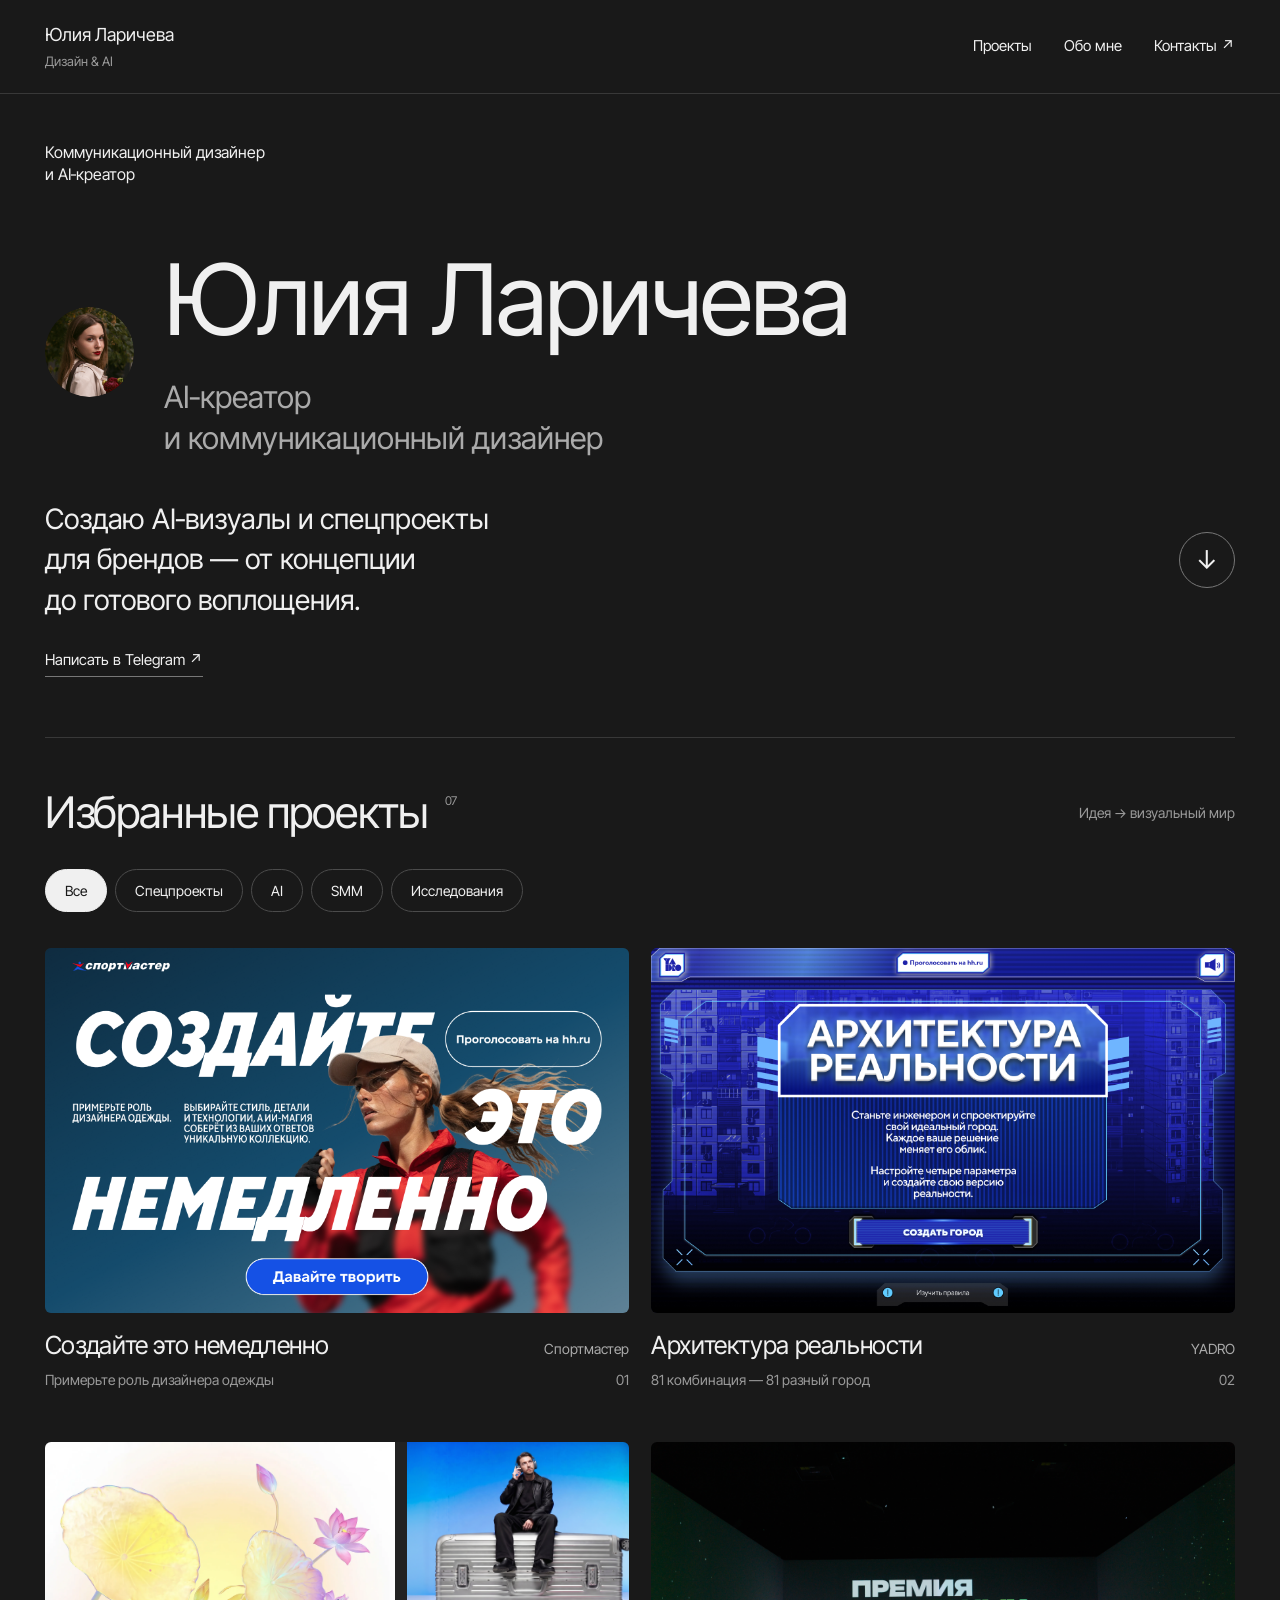
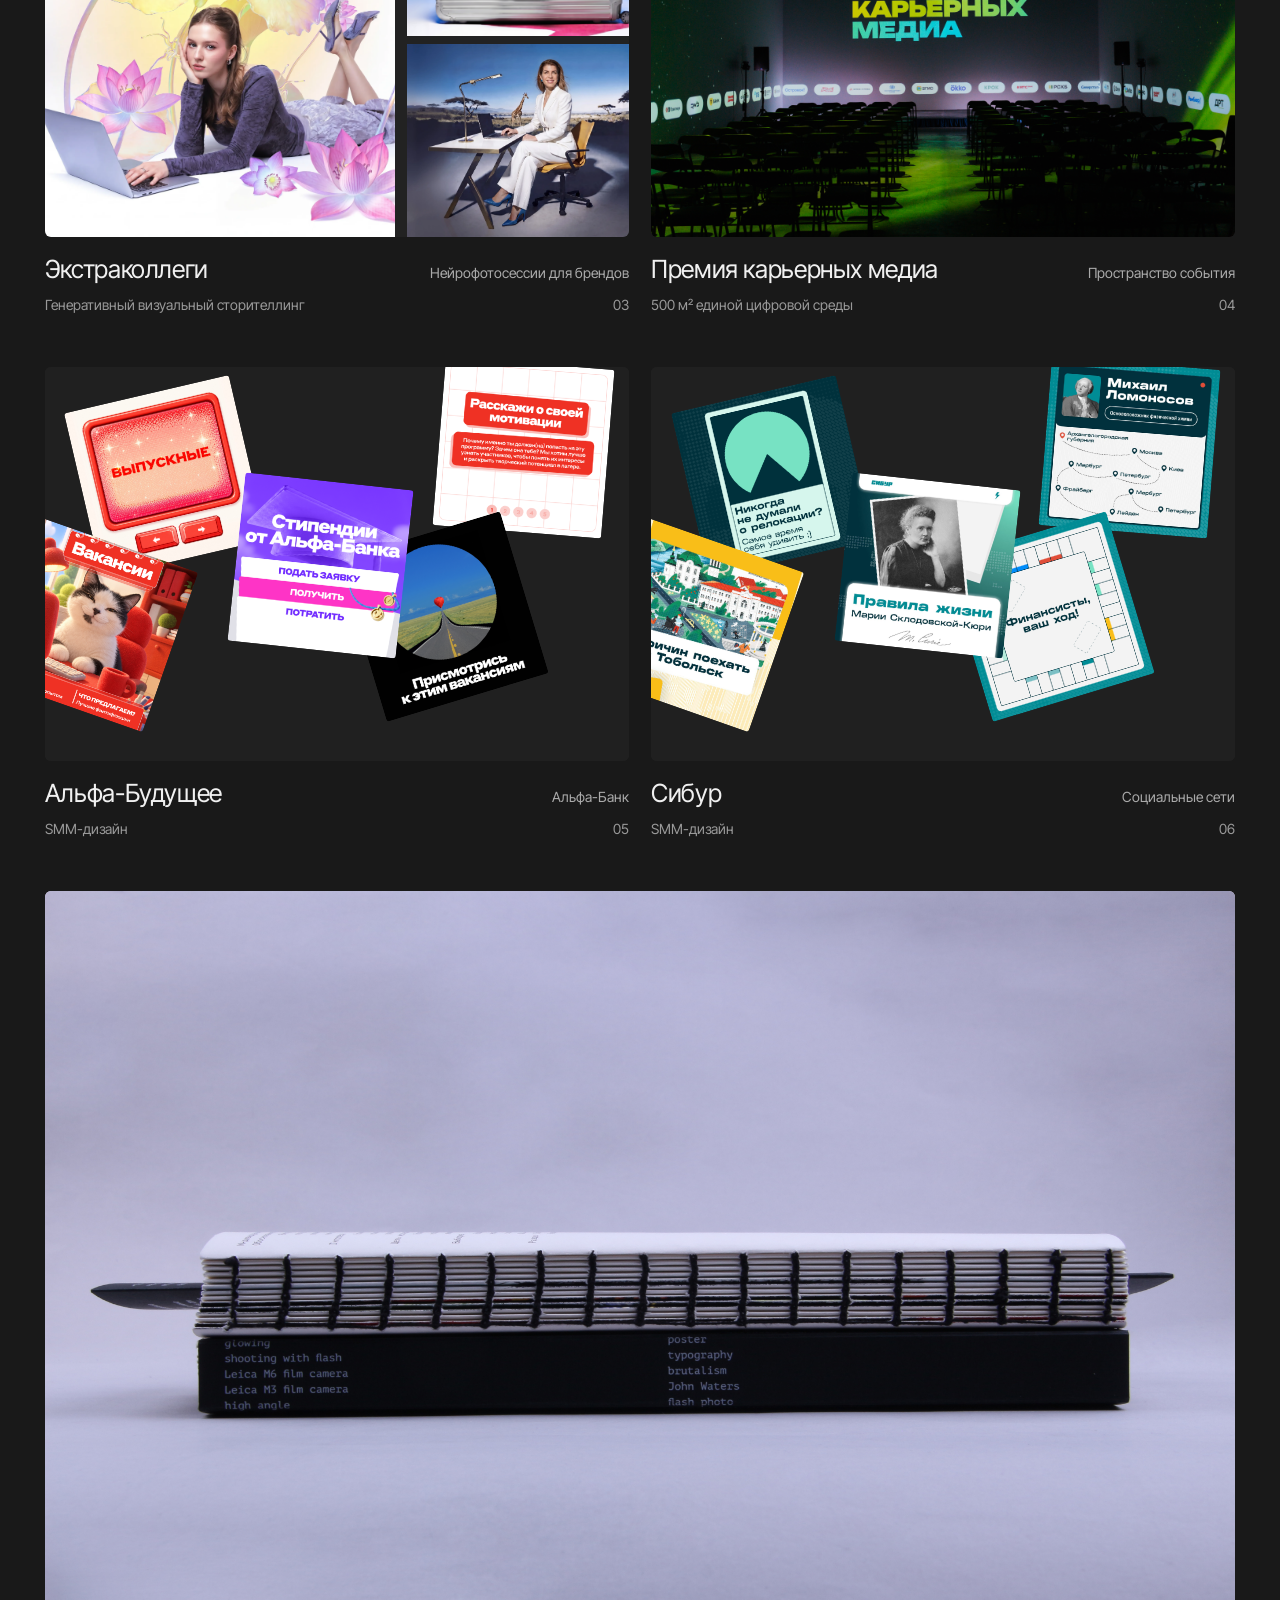
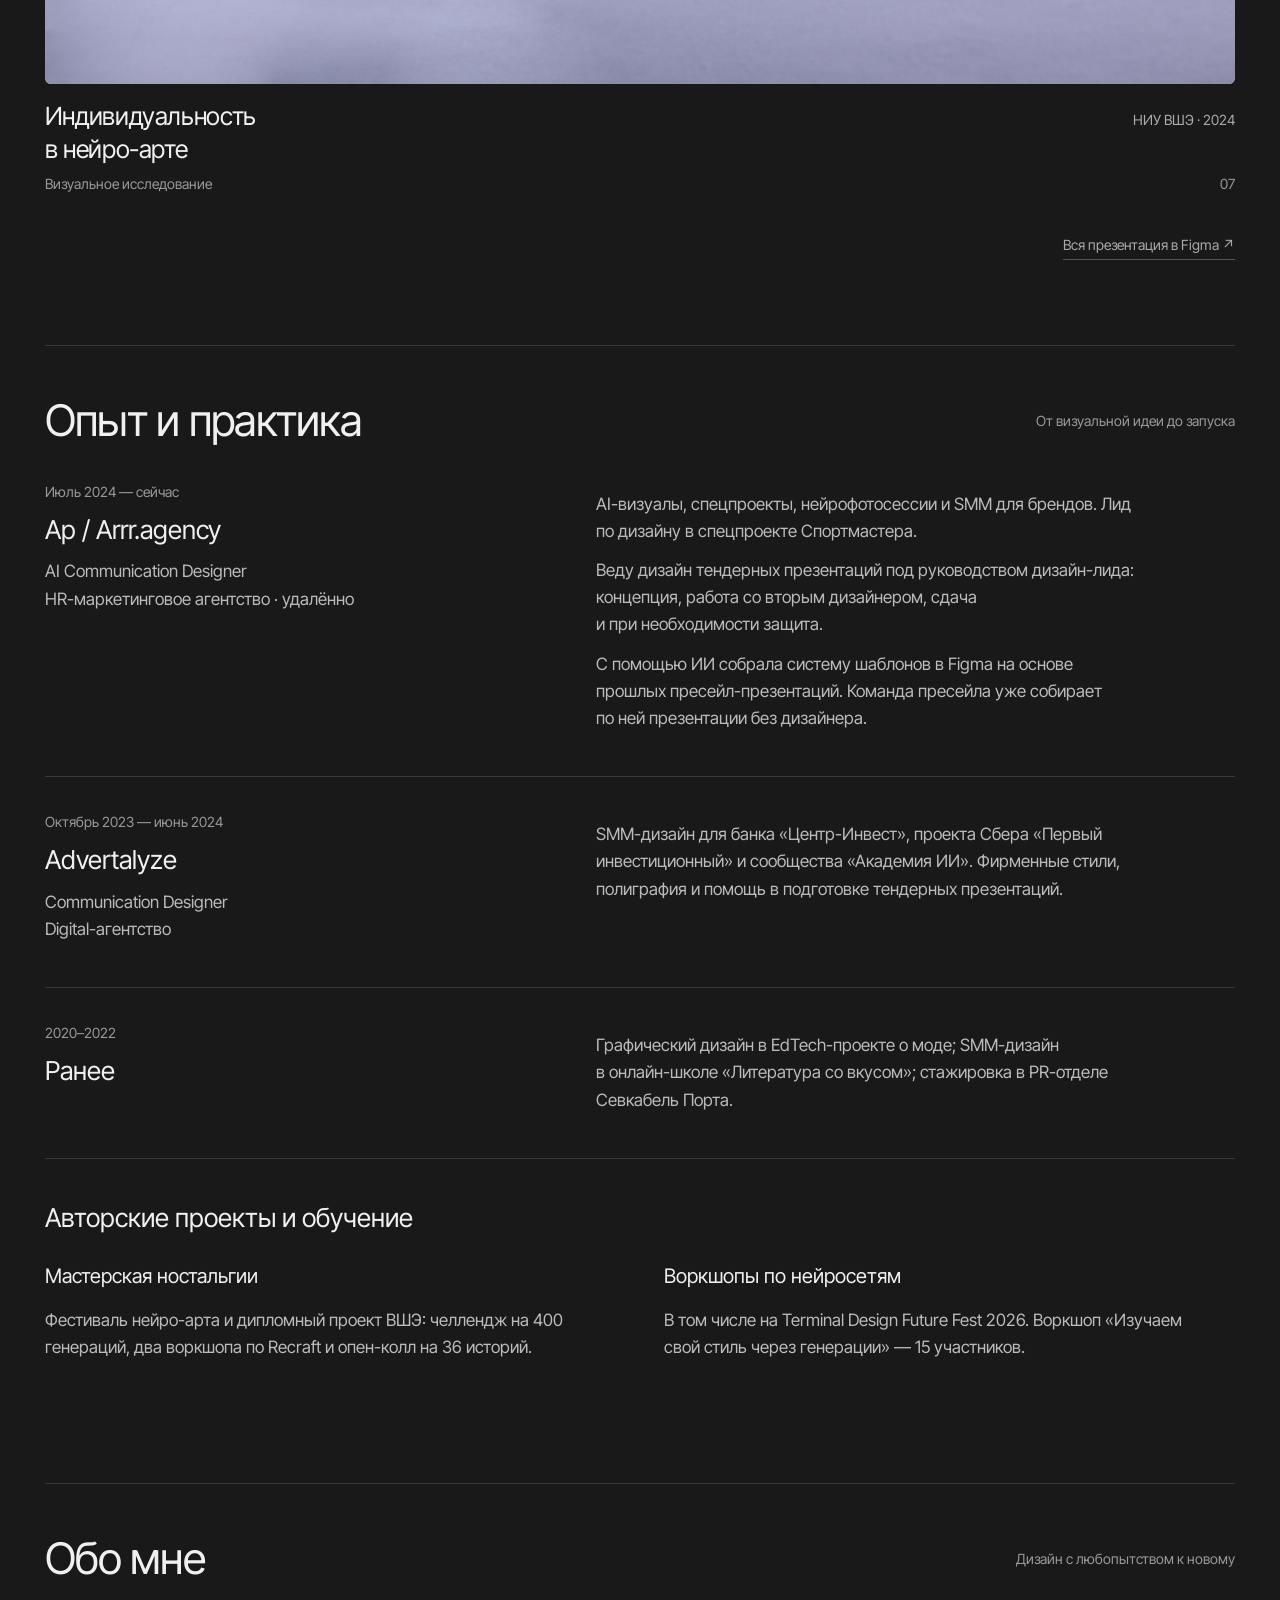
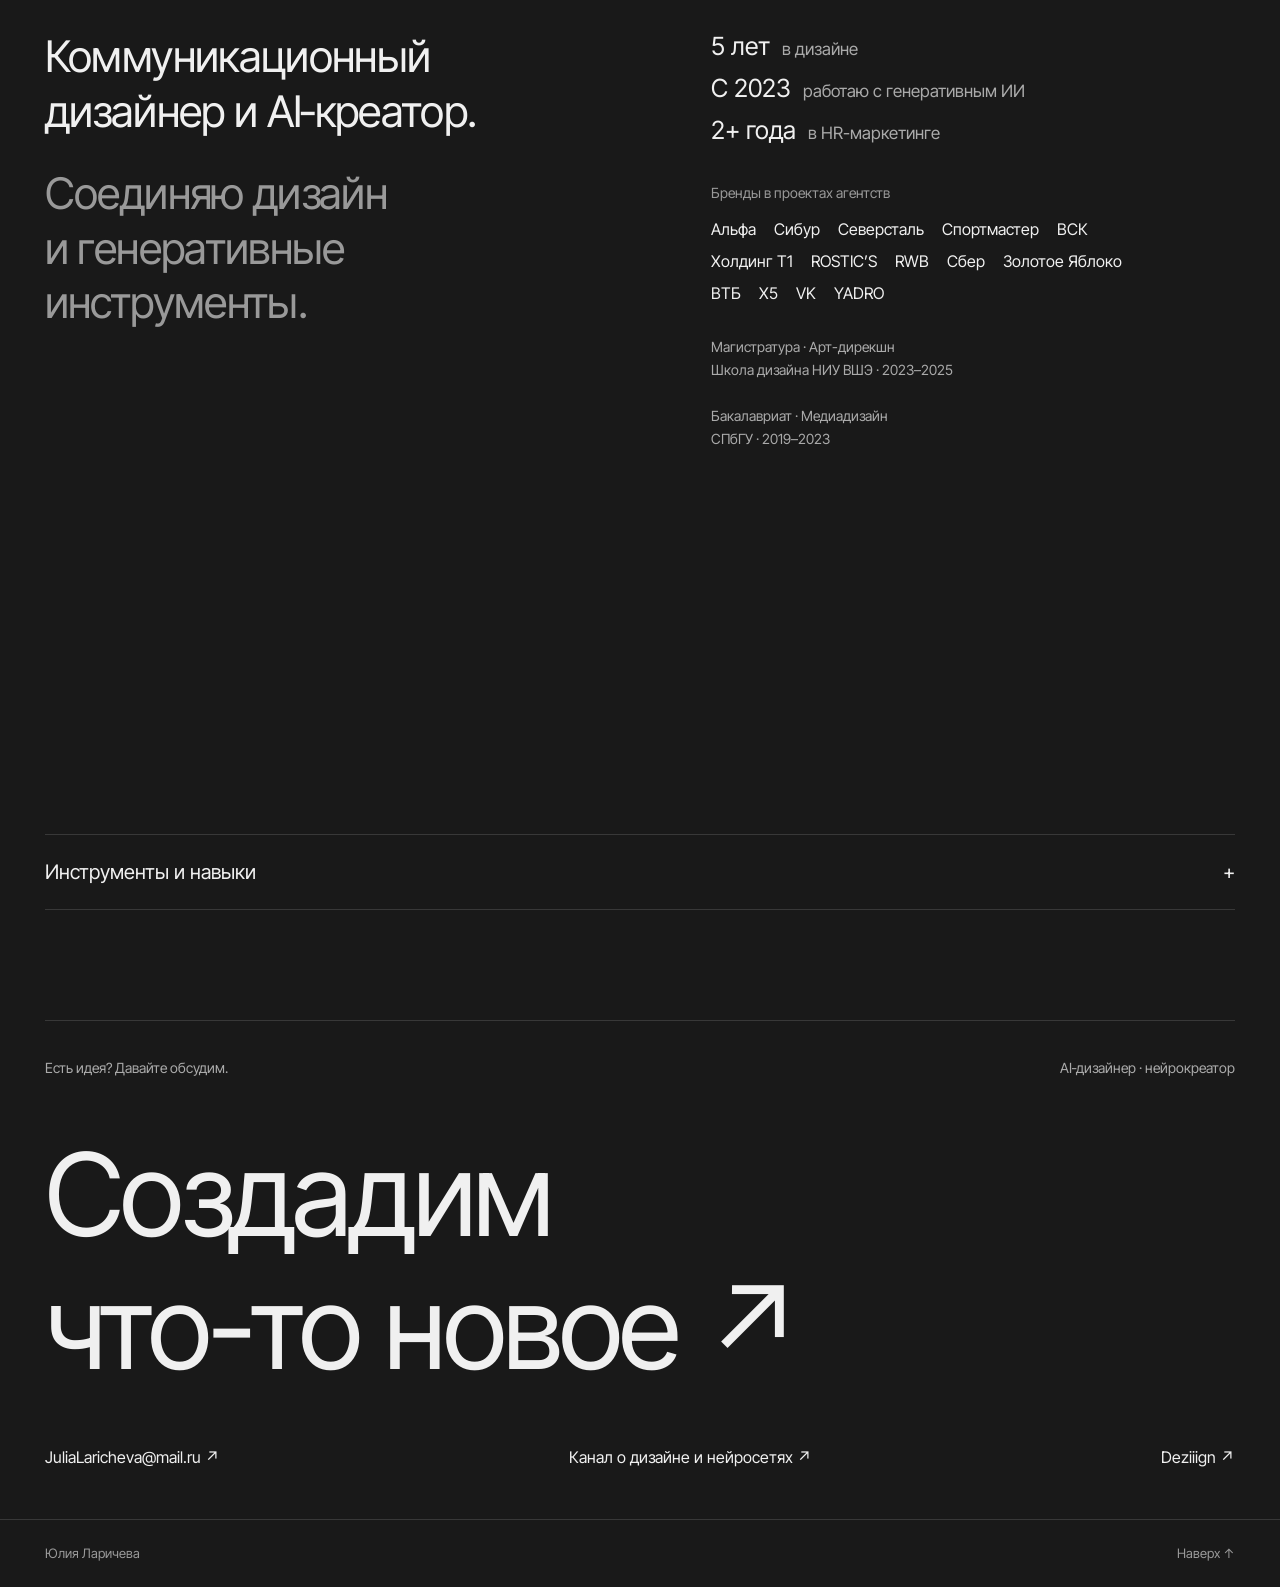
==== index.html @ f81ee82b "Add files via upload" ====
<!doctype html><html lang="ru"><head><meta charset="utf-8"><meta name="viewport" content="width=device-width,initial-scale=1"><meta name="theme-color" content="#191919"><title>Юлия Ларичева — коммуникационный дизайнер и AI‑креатор</title><meta name="description" content="Портфолио Юлии Ларичевой: спецпроекты, нейрофотосессии, SMM-дизайн и визуальные исследования."><link rel="stylesheet" href="style.css"></head><body><header><a href="#" class="wordmark">Юлия Ларичева<span>Дизайн & AI</span></a><nav aria-label="Основная навигация"><a href="#projects">Проекты</a><a href="#about">Обо мне</a><a href="#contact">Контакты ↗</a></nav></header><main><section class="hero"><div class="hero-intro"><span>Коммуникационный дизайнер<br>и AI‑креатор</span></div><div class="hero-name"><img src="assets/3-1039-img.png" alt="Юлия Ларичева" width="80" height="80"><div><h1>Юлия Ларичева</h1><p class="hero-position">AI‑креатор и коммуникационный дизайнер</p></div></div><div class="hero-bottom"><p>Создаю AI‑визуалы и спецпроекты для брендов — от концепции до готового воплощения.</p><a href="#projects" class="round-link" aria-label="Перейти к проектам">↓</a></div><div class="hero-actions"><a href="https://t.me/julialarich" target="_blank" rel="noopener">Написать в Telegram ↗</a></div></section><section id="projects" class="projects"><div class="section-top"><h2>Избранные проекты <sup>07</sup></h2><span class="subtle">Идея → визуальный мир</span></div><div class="filters" role="group" aria-label="Фильтр проектов"><button class="active" data-filter="Все" aria-pressed="true">Все</button><button data-filter="Спецпроекты" aria-pressed="false">Спецпроекты</button><button data-filter="AI" aria-pressed="false">AI</button><button data-filter="SMM" aria-pressed="false">SMM</button><button data-filter="Исследования" aria-pressed="false">Исследования</button></div><div class="grid"><button class="project sport" data-project="sport" data-category="Спецпроекты" aria-label="Открыть кейс: Создайте это немедленно"><div class="visual"><img src="assets/3-1673-img.png" alt="Создайте это немедленно" loading="lazy"><span class="open-arrow">↗</span></div><div class="card-meta"><h3>Создайте это немедленно</h3><span>Спортмастер</span></div><div class="card-foot"><span>Примерьте роль дизайнера одежды</span><span>01</span></div></button><button class="project yadro" data-project="yadro" data-category="Спецпроекты" aria-label="Открыть кейс: Архитектура реальности"><div class="visual"><img src="assets/3-1617-img.png" alt="Архитектура реальности" loading="lazy"><span class="open-arrow">↗</span></div><div class="card-meta"><h3>Архитектура реальности</h3><span>YADRO</span></div><div class="card-foot"><span>81 комбинация — 81 разный город</span><span>02</span></div></button><button class="project ai" data-project="ai" data-category="Спецпроекты" aria-label="Открыть кейс: Экстраколлеги"><div class="visual"><div class="triptych"><div><img src="assets/3-1140-img.png" alt="Нейрофотосессия для бренда" loading="lazy"></div><div><img src="assets/3-1140-img1.png" alt="Нейрофотосессия для бренда" loading="lazy"></div><div><img src="assets/3-1140-img2.png" alt="Нейрофотосессия для бренда" loading="lazy"></div></div><span class="open-arrow">↗</span></div><div class="card-meta"><h3>Экстраколлеги</h3><span>Нейрофотосессии для брендов</span></div><div class="card-foot"><span>Генеративный визуальный сторителлинг</span><span>03</span></div></button><button class="project media" data-project="media" data-category="AI" aria-label="Открыть кейс: Премия карьерных медиа"><div class="visual"><img src="assets/3-1171-img.png" alt="Премия карьерных медиа" loading="lazy"><span class="open-arrow">↗</span></div><div class="card-meta"><h3>Премия карьерных медиа</h3><span>Пространство события</span></div><div class="card-foot"><span>500 м² единой цифровой среды</span><span>04</span></div></button><button class="project alfa" data-project="alfa" data-category="SMM" aria-label="Открыть кейс: Альфа-Будущее"><div class="visual"><div class="collage"><img src="assets/3-1567-imgImage1926990510.png" alt="SMM-пост Альфа-Будущее" loading="lazy"><img src="assets/3-1567-imgImage1926990506.png" alt="SMM-пост Альфа-Будущее" loading="lazy"><img src="assets/3-1567-imgImage1926990507.png" alt="SMM-пост Альфа-Будущее" loading="lazy"><img src="assets/3-1567-imgImage1926990508.png" alt="SMM-пост Альфа-Будущее" loading="lazy"><img src="assets/3-1567-imgImage1926990509.png" alt="SMM-пост Альфа-Будущее" loading="lazy"></div><span class="open-arrow">↗</span></div><div class="card-meta"><h3>Альфа-Будущее</h3><span>Альфа-Банк</span></div><div class="card-foot"><span>SMM-дизайн</span><span>05</span></div></button><button class="project sibur" data-project="sibur" data-category="SMM" aria-label="Открыть кейс: Сибур"><div class="visual"><div class="collage"><img src="assets/3-1583-imgImage1926990510.png" alt="SMM-пост Сибур" loading="lazy"><img src="assets/3-1583-imgImage1926990506.png" alt="SMM-пост Сибур" loading="lazy"><img src="assets/3-1583-imgImage1926990507.png" alt="SMM-пост Сибур" loading="lazy"><img src="assets/3-1583-imgImage1926990508.png" alt="SMM-пост Сибур" loading="lazy"><img src="assets/3-1583-imgImage1926990509.png" alt="SMM-пост Сибур" loading="lazy"></div><span class="open-arrow">↗</span></div><div class="card-meta"><h3>Сибур</h3><span>Социальные сети</span></div><div class="card-foot"><span>SMM-дизайн</span><span>06</span></div></button><button class="project book" data-project="book" data-category="Исследования" aria-label="Открыть кейс: Индивидуальность в нейро-арте"><div class="visual"><img src="assets/book-spine.png" alt="Индивидуальность в нейро-арте" loading="lazy"><span class="open-arrow">↗</span></div><div class="card-meta"><h3>Индивидуальность в нейро-арте</h3><span>НИУ ВШЭ · 2024</span></div><div class="card-foot"><span>Визуальное исследование</span><span>07</span></div></button></div><p class="archive-link"><a href="https://www.figma.com/design/ToCYdHBAhO8FKvbgAZNMXN/?node-id=3-1038" target="_blank" rel="noopener">Вся презентация в Figma ↗</a></p></section><section class="experience" id="experience"><div class="section-top"><h2>Опыт и практика</h2><span class="subtle">От визуальной идеи до запуска</span></div><article class="experience-row"><div><span class="subtle">Июль 2024 — сейчас</span><h3>Ар / Arrr.agency</h3><p>AI Communication Designer<br>HR-маркетинговое агентство · удалённо</p></div><div><p>AI-визуалы, спецпроекты, нейрофотосессии и SMM для брендов. Лид по дизайну в спецпроекте Спортмастера.</p><p>Веду дизайн тендерных презентаций под руководством дизайн-лида: концепция, работа со вторым дизайнером, сдача и при необходимости защита. </p><p>С помощью ИИ собрала систему шаблонов в Figma на основе прошлых пресейл-презентаций. Команда пресейла уже собирает по ней презентации без дизайнера. </p></div></article><article class="experience-row"><div><span class="subtle">Октябрь 2023 — июнь 2024</span><h3>Advertalyze</h3><p>Communication Designer<br>Digital-агентство</p></div><div><p>SMM-дизайн для банка «Центр-Инвест», проекта Сбера «Первый инвестиционный» и сообщества «Академия ИИ». Фирменные стили, полиграфия и помощь в подготовке тендерных презентаций.</p></div></article><article class="experience-row"><div><span class="subtle">2020–2022</span><h3>Ранее</h3></div><div><p>Графический дизайн в EdTech-проекте о моде; SMM-дизайн в онлайн-школе «Литература со вкусом»; стажировка в PR-отделе Севкабель Порта.</p></div></article><div class="practice"><h3>Авторские проекты и обучение</h3><div class="practice-grid"><article><h4>Мастерская ностальгии</h4><p>Фестиваль нейро-арта и дипломный проект ВШЭ: челлендж на 400 генераций, два воркшопа по Recraft и опен-колл на 36 историй.</p></article><article><h4>Воркшопы по нейросетям</h4><p>В том числе на Terminal Design Future Fest 2026. Воркшоп «Изучаем свой стиль через генерации» — 15 участников.</p></article></div></div></section><section id="about" class="about"><div class="section-top"><h2>Обо мне</h2><span class="subtle">Дизайн с любопытством к новому</span></div><div class="about-columns"><p class="statement"><span class="statement-lead">Коммуникационный дизайнер и AI‑креатор.</span><span class="statement-secondary">Соединяю дизайн и генеративные инструменты.</span></p><div class="bio"><div class="stats"><p>5 лет <span>в дизайне</span></p><p>С 2023 <span>работаю с генеративным ИИ</span></p><p>2+ года <span>в HR-маркетинге</span></p></div><p class="subtle">Бренды в проектах агентств</p><ul class="brand-list" aria-label="Бренды в проектах агентств"><li>Альфа</li><li>Сибур</li><li>Северсталь</li><li>Спортмастер</li><li>ВСК</li><li>Холдинг Т1</li><li>ROSTIC’S</li><li>RWB</li><li>Сбер</li><li>Золотое Яблоко</li><li>ВТБ</li><li>X5</li><li>VK</li><li>YADRO</li></ul><p class="education">Магистратура · Арт-дирекшн<br>Школа дизайна НИУ ВШЭ · 2023–2025<br><br>Бакалавриат · Медиадизайн<br>СПбГУ · 2019–2023</p></div></div><div class="about-images"><div><img src="assets/3-1045-img.png" alt="Работы и визуальные эксперименты Юлии" loading="lazy"></div><div><img src="assets/3-1045-img1.png" alt="Работы и визуальные эксперименты Юлии" loading="lazy"></div><div><img src="assets/3-1045-img2.png" alt="Работы и визуальные эксперименты Юлии" loading="lazy"></div><div><img src="assets/3-1045-img3.png" alt="Работы и визуальные эксперименты Юлии" loading="lazy"></div></div><details class="tools"><summary>Инструменты и навыки <span>+</span></summary><div class="tool-grid"><div><span>Дизайн</span><p>Figma, Photoshop, Illustrator, InDesign</p></div><div><span>Видео и 3D</span><p>After Effects, Blender, Resolume Arena</p></div><div><span>Нейросети</span><p>Higgsfield, Midjourney, Nano Banana, Flux, Kling, Topaz Video, Seedream, Seedance, Recraft, ElevenLabs, Claude, ChatGPT, Veo</p></div><div><span>Дополнительно</span><p>Обучение LoRA, вайбкодинг<br>Keynote, PowerPoint<br>Английский — B2</p></div></div></details></section><section id="contact" class="contact"><div class="contact-top"><span>Есть идея? Давайте обсудим.</span><span>AI‑дизайнер · нейрокреатор</span></div><a class="contact-big" href="https://t.me/julialarich" target="_blank" rel="noopener">Создадим<br>что-то новое <span>↗</span></a><div class="contact-links"><a href="mailto:JuliaLaricheva@mail.ru">JuliaLaricheva@mail.ru ↗</a><a href="https://t.me/julialarich_design" target="_blank" rel="noopener">Канал о дизайне и нейросетях ↗</a><a href="https://deziiign.com/account/cc5f525e8c504fcb9aa3ea42f83e052a" target="_blank" rel="noopener">Deziiign ↗</a></div></section></main><footer><span>Юлия Ларичева</span><a href="#">Наверх ↑</a></footer><dialog id="case-dialog" aria-labelledby="case-title"><div class="dialog-toolbar"><span>Избранный проект</span><button class="close" aria-label="Закрыть кейс">Закрыть ×</button></div><div id="case-content"></div></dialog><script src="data.js"></script><script src="app.js"></script></body></html>
---- style.css ----
@import url('https://fonts.googleapis.com/css2?family=Inter+Tight:wght@400;500;600&display=swap');
:root{--bg:#191919;--fg:#f0f0f0;--muted:#999;--line:#383838}*{box-sizing:border-box}html{scroll-behavior:smooth;scroll-padding-top:90px}body{margin:0;background:var(--bg);color:var(--fg);font-family:'Inter Tight',Arial,sans-serif;font-weight:400;letter-spacing:-.025em}a{color:inherit;text-decoration:none}button{font:inherit;color:inherit;cursor:pointer}button:focus-visible,a:focus-visible,summary:focus-visible{outline:2px solid #c8f97b;outline-offset:6px}header,main,footer{max-width:1600px;margin:auto}header{height:94px;padding:0 3.5%;display:flex;align-items:center;justify-content:space-between;border-bottom:1px solid var(--line)}.wordmark{font-size:18px}.wordmark span{display:block;color:var(--muted);font-size:13px;margin-top:4px}nav{display:flex;gap:32px;font-size:15px}nav a:hover,.contact-links a:hover{color:#c8f97b}main{padding:0 3.5%}.hero{padding:48px 0 60px}.hero-intro,.hero-bottom,.section-top,.contact-top{display:flex;justify-content:space-between;align-items:center}.hero-intro{font-size:16px;line-height:1.35}.availability{font-size:13px;color:#bbb;display:flex;align-items:center;gap:9px}.availability i{width:7px;height:7px;border-radius:50%;background:#c8f97b}.hero-name{display:flex;align-items:center;justify-content:center;gap:28px;margin:80px 0 62px}.hero-name img{border-radius:50%;width:clamp(50px,7vw,110px);height:auto}.hero h1{font-size:clamp(60px,13.3vw,202px);font-weight:400;letter-spacing:-.065em;line-height:1;margin:0}.hero-bottom p{font-size:clamp(18px,2.2vw,32px);line-height:1.2;margin:0}.round-link{width:56px;height:56px;border:1px solid #777;border-radius:50%;display:grid;place-items:center;font-size:26px;transition:.2s}.round-link:hover{background:#f0f0f0;color:#191919}.projects{padding-top:48px;border-top:1px solid var(--line)}h2{font-size:clamp(28px,3.4vw,48px);font-weight:400;margin:0;letter-spacing:-.04em}h2 sup{font-size:12px;vertical-align:top;line-height:2.5;color:#999;margin-left:8px}.subtle{color:var(--muted);font-size:14px}.filters{display:flex;gap:8px;flex-wrap:wrap;margin:30px 0 36px}.filters button{border:1px solid #4b4b4b;border-radius:30px;background:none;padding:10px 19px;font-size:14px}.filters .active,.filters button:hover{background:#f0f0f0;color:#191919;border-color:#f0f0f0}.grid{display:grid;grid-template-columns:1fr 1fr;gap:52px 22px}.project{background:none;border:0;text-align:left;padding:0;min-width:0}.project[hidden]{display:none}.visual{aspect-ratio:1.48;overflow:hidden;border-radius:6px;background:#222;position:relative}.visual>img{width:100%;height:100%;object-fit:cover;transition:transform .45s}.sport .visual>img{object-position:top}.yadro .visual>img{object-fit:contain;background:#14152c}.book .visual>img{object-position:center}.project:hover .visual>img{transform:scale(1.025)}.open-arrow{position:absolute;bottom:17px;right:17px;width:42px;height:42px;display:grid;place-items:center;border-radius:50%;background:#f0f0f0;color:#191919;font-size:23px;opacity:0;transform:translateY(5px);transition:.2s}.project:hover .open-arrow,.project:focus-visible .open-arrow{opacity:1;transform:none}.card-meta{display:flex;justify-content:space-between;gap:15px;align-items:baseline;margin-top:16px}.card-meta h3{font-weight:400;font-size:25px;letter-spacing:-.035em;margin:0}.card-meta>span{font-size:12px;color:#aaa;text-align:right}.card-foot{display:flex;justify-content:space-between;margin-top:8px;color:#999;font-size:13px}.collage{position:relative;width:100%;height:100%;background:#202020;overflow:hidden}.collage img{position:absolute;width:29%;aspect-ratio:1;object-fit:cover;border-radius:3px}.collage img:nth-child(1){left:67.4%;top:-1%;transform:rotate(4.61deg)}.collage img:nth-child(2){left:53.8%;top:42%;transform:rotate(-16.8deg)}.collage img:nth-child(3){left:6.25%;top:6.4%;transform:rotate(-13.1deg)}.collage img:nth-child(4){left:32.8%;top:28.9%;transform:rotate(6.15deg)}.collage img:nth-child(5){left:-6.7%;top:44%;transform:rotate(19.32deg)}.triptych{height:100%;display:grid;grid-template-columns:60% 38%;grid-template-rows:1fr 1fr;gap:2%;overflow:hidden}.triptych>div{overflow:hidden;position:relative}.triptych>div:first-child{grid-row:span 2}.triptych img{width:100%;height:100%;object-fit:cover}.triptych>div:first-child img{position:absolute;width:192%;height:100%;left:-58.2%;top:.04%}.triptych>div:nth-child(2) img{position:absolute;width:161.62%;height:113.6%;left:-51.8%;top:-3.2%}.archive-link{text-align:right;font-size:14px;margin:40px 0 0;color:#aaa}.archive-link a{border-bottom:1px solid #555;padding-bottom:6px}.about{margin-top:110px;padding-top:48px;border-top:1px solid var(--line)}.about-columns{display:grid;grid-template-columns:1.2fr 1fr;gap:12%;margin:45px 0}.statement{font-size:clamp(26px,3.4vw,48px);line-height:1.06;margin:0}.statement span{color:#818181}.bio{font-size:16px;line-height:1.4}.stats{margin-bottom:34px}.stats p{font-size:25px;margin:0 0 7px}.stats p span{color:#aaa;font-size:17px;margin-left:6px}.bio .subtle{margin-bottom:8px}.education{color:#aaa;margin-top:30px;font-size:14px}.about-images{display:grid;grid-template-columns:repeat(4,1fr);gap:12px}.about-images>div{aspect-ratio:1;overflow:hidden;border-radius:4px;position:relative}.about-images img{width:100%;height:100%;object-fit:cover}.about-images>div:nth-child(2) img{position:absolute;width:183.11%;height:137.63%;left:-18.25%;top:-16.15%}.tools{border-top:1px solid var(--line);border-bottom:1px solid var(--line);margin-top:36px;padding:22px 0}.tools summary{cursor:pointer;display:flex;justify-content:space-between;font-size:20px;list-style:none}.tools summary::-webkit-details-marker{display:none}.tool-grid{display:grid;grid-template-columns:1fr 1fr;gap:24px 60px;margin-top:32px}.tool-grid span{color:#999;font-size:14px}.tool-grid p{line-height:1.4;font-size:17px}.contact{margin-top:110px;padding-top:36px;border-top:1px solid var(--line)}.contact-top{color:#aaa;font-size:14px}.contact-big{display:block;font-size:clamp(52px,9vw,138px);letter-spacing:-.055em;line-height:1.02;margin:50px 0}.contact-big span{display:inline-block;transition:transform .2s}.contact-big:hover span{transform:translate(8px,-8px)}.contact-links{display:flex;justify-content:space-between;gap:20px;font-size:16px;padding-bottom:50px}footer{padding:24px 3.5%;border-top:1px solid var(--line);display:flex;justify-content:space-between;font-size:13px;color:#999}dialog{color:var(--fg);background:#191919;border:1px solid #555;border-radius:10px;width:min(1120px,94vw);max-height:92dvh;padding:0}dialog::backdrop{background:#000c;backdrop-filter:blur(8px)}.dialog-toolbar{position:sticky;top:0;z-index:2;display:flex;justify-content:space-between;align-items:center;background:#191919;padding:20px 32px;border-bottom:1px solid #333;font-size:14px;color:#aaa}.close{background:none;border:1px solid #555;border-radius:25px;padding:9px 15px}.close:hover{background:#eee;color:#191919}#case-content{padding:38px 32px}.case-tag{font-size:14px;color:#aaa}.case-title{font-size:clamp(32px,5vw,62px);font-weight:400;line-height:1.02;letter-spacing:-.045em;margin:20px 0}.case-copy{font-size:20px;max-width:750px;line-height:1.4;color:#ccc}.case-role{font-size:14px;color:#aaa;margin:22px 0 32px}.case-images{display:grid;gap:18px}.case-images img{width:100%;height:auto;border-radius:4px}.case-images.squares{grid-template-columns:1fr 1fr}.case-images figure{margin:0}.case-images figcaption{font-size:12px;color:#999;margin:10px 0}.no-scroll{overflow:hidden}@media(min-width:1000px){.book{grid-column:span 2}.book .visual{aspect-ratio:2.5}.book .visual>img{object-fit:cover;object-position:50% 40%}}@media(max-width:700px){header{height:78px;padding:0 5%}main{padding:0 5%}nav{gap:16px;font-size:12px}.wordmark{font-size:14px}.wordmark span{font-size:11px}.hero{padding-top:30px}.hero-intro{font-size:13px}.availability{font-size:10px;max-width:125px}.hero-name{gap:10px;margin:65px 0 45px;justify-content:flex-start}.hero-name img{width:40px}.hero h1{font-size:12.7vw}.hero-bottom p{font-size:19px;max-width:80%}.hero-bottom br{display:none}.round-link{width:42px;height:42px;font-size:20px}.section-top{align-items:baseline}.section-top>.subtle{display:none}.projects{padding-top:30px}.filters{gap:6px;margin:24px 0}.filters button{font-size:12px;padding:9px 13px}.grid{grid-template-columns:1fr;gap:34px}.card-meta h3{font-size:23px}.card-meta>span{font-size:11px;max-width:110px}.open-arrow{opacity:1;width:34px;height:34px;font-size:19px}.about{margin-top:70px;padding-top:30px}.about-columns{grid-template-columns:1fr;gap:30px;margin:28px 0}.statement{font-size:34px}.about-images{grid-template-columns:1fr 1fr;gap:8px}.tool-grid{grid-template-columns:1fr;gap:12px}.contact{margin-top:65px}.contact-top{font-size:12px;gap:20px}.contact-top span:last-child{text-align:right}.contact-big{font-size:14vw;margin:40px 0}.contact-links{flex-direction:column;font-size:15px;gap:18px}.dialog-toolbar{padding:15px 20px}#case-content{padding:28px 20px}.case-copy{font-size:17px}.case-images.squares{grid-template-columns:1fr}.card-foot{font-size:12px}.book .visual{aspect-ratio:1.48}}@media(prefers-reduced-motion:reduce){html{scroll-behavior:auto}*{transition:none!important}}
/* Airier typography across display and reading text. */
body{letter-spacing:0;line-height:1.5}
.hero h1{letter-spacing:-.025em;line-height:1.12;font-size:clamp(60px,12.5vw,190px)}
.hero-bottom p{line-height:1.45}
h2{letter-spacing:-.02em;line-height:1.2}
.card-meta h3{letter-spacing:-.015em;line-height:1.3}
.card-foot{line-height:1.5}
.statement{line-height:1.25;letter-spacing:-.015em}
.bio{line-height:1.6}
.stats p{line-height:1.4}
.education,.tool-grid p{line-height:1.65}
.contact-big{letter-spacing:-.025em;line-height:1.16}
.case-title{letter-spacing:-.02em;line-height:1.2}
.case-copy{line-height:1.6}
.case-role{line-height:1.5}
@media(max-width:700px){.hero h1{font-size:11.8vw}.hero-bottom p{line-height:1.45}.statement{line-height:1.28}.contact-big{line-height:1.2}}

/* Controlled reading widths and deliberate wrapping. */
.about-columns{grid-template-columns:minmax(0,1.1fr) minmax(0,1fr);gap:clamp(32px,7vw,100px)}
.statement{max-width:22ch;text-wrap:balance}
.statement .statement-lead{display:block;color:var(--fg)}
.statement .statement-secondary{display:block;color:#999;margin-top:.65em}
.bio{max-width:48ch;min-width:0}
.bio>p,.education,.tool-grid p,.case-copy{ text-wrap:pretty }
.brand-list{list-style:none;margin:12px 0 0;padding:0;display:flex;flex-wrap:wrap;gap:8px 18px;max-width:46ch;line-height:1.5}
.brand-list li{white-space:nowrap}
.hero-bottom p{max-width:34ch;text-wrap:balance}
.card-meta{flex-wrap:wrap;gap:6px 18px}
.card-meta h3{max-width:25ch;text-wrap:balance;min-width:0}
.card-meta>span{text-align:left;max-width:28ch;text-wrap:balance}
.card-foot{gap:16px}.card-foot>span:first-child{max-width:40ch;text-wrap:pretty}.card-foot>span:last-child{flex-shrink:0}
.case-title{max-width:24ch;text-wrap:balance}
.case-copy{max-width:58ch}
.tool-grid>div{min-width:0}.tool-grid p{max-width:42ch}
@media(max-width:700px){.about-columns{grid-template-columns:minmax(0,1fr);gap:36px}.statement{font-size:clamp(26px,5vw,34px);max-width:22ch}.bio{max-width:46ch}.brand-list{gap:8px 16px}.card-meta{display:block}.card-meta>span{display:block;margin-top:6px;font-size:14px;max-width:none}.hero-bottom p{max-width:27ch}.hero-bottom{gap:18px}.round-link{flex-shrink:0}}

.hero-name{justify-content:flex-start;align-items:center;margin:60px 0 40px;gap:30px}.hero-name>div{min-width:0}.hero h1{font-size:clamp(44px,7.7vw,112px);letter-spacing:-.02em;line-height:1.12;text-wrap:balance}.hero-position{font-size:clamp(18px,2.4vw,32px);line-height:1.35;margin:20px 0 0;max-width:32ch;text-wrap:balance;color:#aaa}.hero-actions{display:flex;gap:24px;flex-wrap:wrap;margin-top:28px;font-size:15px}.hero-actions a{border-bottom:1px solid #777;padding-bottom:5px}.experience{border-top:1px solid var(--line);padding-top:48px;margin-top:90px}.experience-row{display:grid;grid-template-columns:minmax(0,1fr) minmax(0,1.3fr);gap:60px;padding:32px 0;border-bottom:1px solid var(--line)}.experience h3{font-size:26px;font-weight:400;line-height:1.3;margin:10px 0}.experience-row p,.practice p{max-width:54ch;font-size:17px;line-height:1.6;text-wrap:pretty;margin:12px 0;color:#bbb}.practice{padding-top:32px}.practice-grid{display:grid;grid-template-columns:1fr 1fr;gap:48px}.practice h4{font-size:20px;font-weight:400;margin:16px 0}.case-facts{display:grid;gap:24px;margin:30px 0 40px;max-width:62ch}.case-facts h3{font-size:14px;color:#999;font-weight:400;margin:0 0 8px}.case-facts p{font-size:18px;line-height:1.6;margin:0;text-wrap:pretty}.contact-links{flex-wrap:wrap}.book .visual{aspect-ratio:1.8}.book .visual>img{object-fit:contain;background:#d4cee2}.card-meta>span,.card-foot,.availability,.subtle{font-size:14px}
@media(max-width:700px){.hero-name{align-items:flex-start;gap:16px;margin:45px 0 32px}.hero-name img{width:44px;margin-top:8px}.hero h1{font-size:clamp(36px,8vw,56px)}.hero-position{font-size:19px;max-width:24ch;margin-top:16px}.hero-intro{gap:20px}.availability{font-size:12px;max-width:150px}.experience{margin-top:65px;padding-top:30px}.experience-row{grid-template-columns:1fr;gap:12px}.practice-grid{grid-template-columns:1fr;gap:18px}.case-facts p{font-size:17px}.book .visual{aspect-ratio:1.48}}
/* Cover-specific crops: keep the landing hero, remove contain letterboxing. */
.sport .visual>img{position:absolute;inset:0;width:100%;height:auto;min-height:100%;object-fit:initial;transform:scale(1.19);transform-origin:50% 0}
.sport:hover .visual>img{transform:scale(1.21)}
.yadro .visual>img{width:100%;height:100%;object-fit:cover;object-position:center}
.yadro .visual{background:#090e18}

.book .visual{aspect-ratio:4096 / 2731;background:transparent;line-height:0}.book .visual>img{display:block;width:100%;height:100%;object-fit:contain;object-position:center;transform:none}.book:hover .visual>img{transform:none}.case-images img{display:block}

/* Project details focus on contribution; visuals stay in the project grid. */
dialog{width:min(820px,94vw)}#case-content{padding:36px clamp(20px,4vw,52px) 40px}.case-facts{margin-bottom:0}.case-title{max-width:22ch}
/* Both source hero screens are 16:10; preserve their full horizontal bounds. */
.sport .visual,.yadro .visual{aspect-ratio:8 / 5;overflow:hidden;isolation:isolate}
.sport .visual>img{position:absolute;inset:0 auto auto 0;display:block;width:100%;height:auto;min-height:0;max-width:100%;object-fit:initial;transform:none;transition:none}
.yadro .visual>img{position:static;display:block;width:100%;height:100%;object-fit:contain;transform:none;transition:none}
.sport:hover .visual>img,.yadro:hover .visual>img{transform:none}
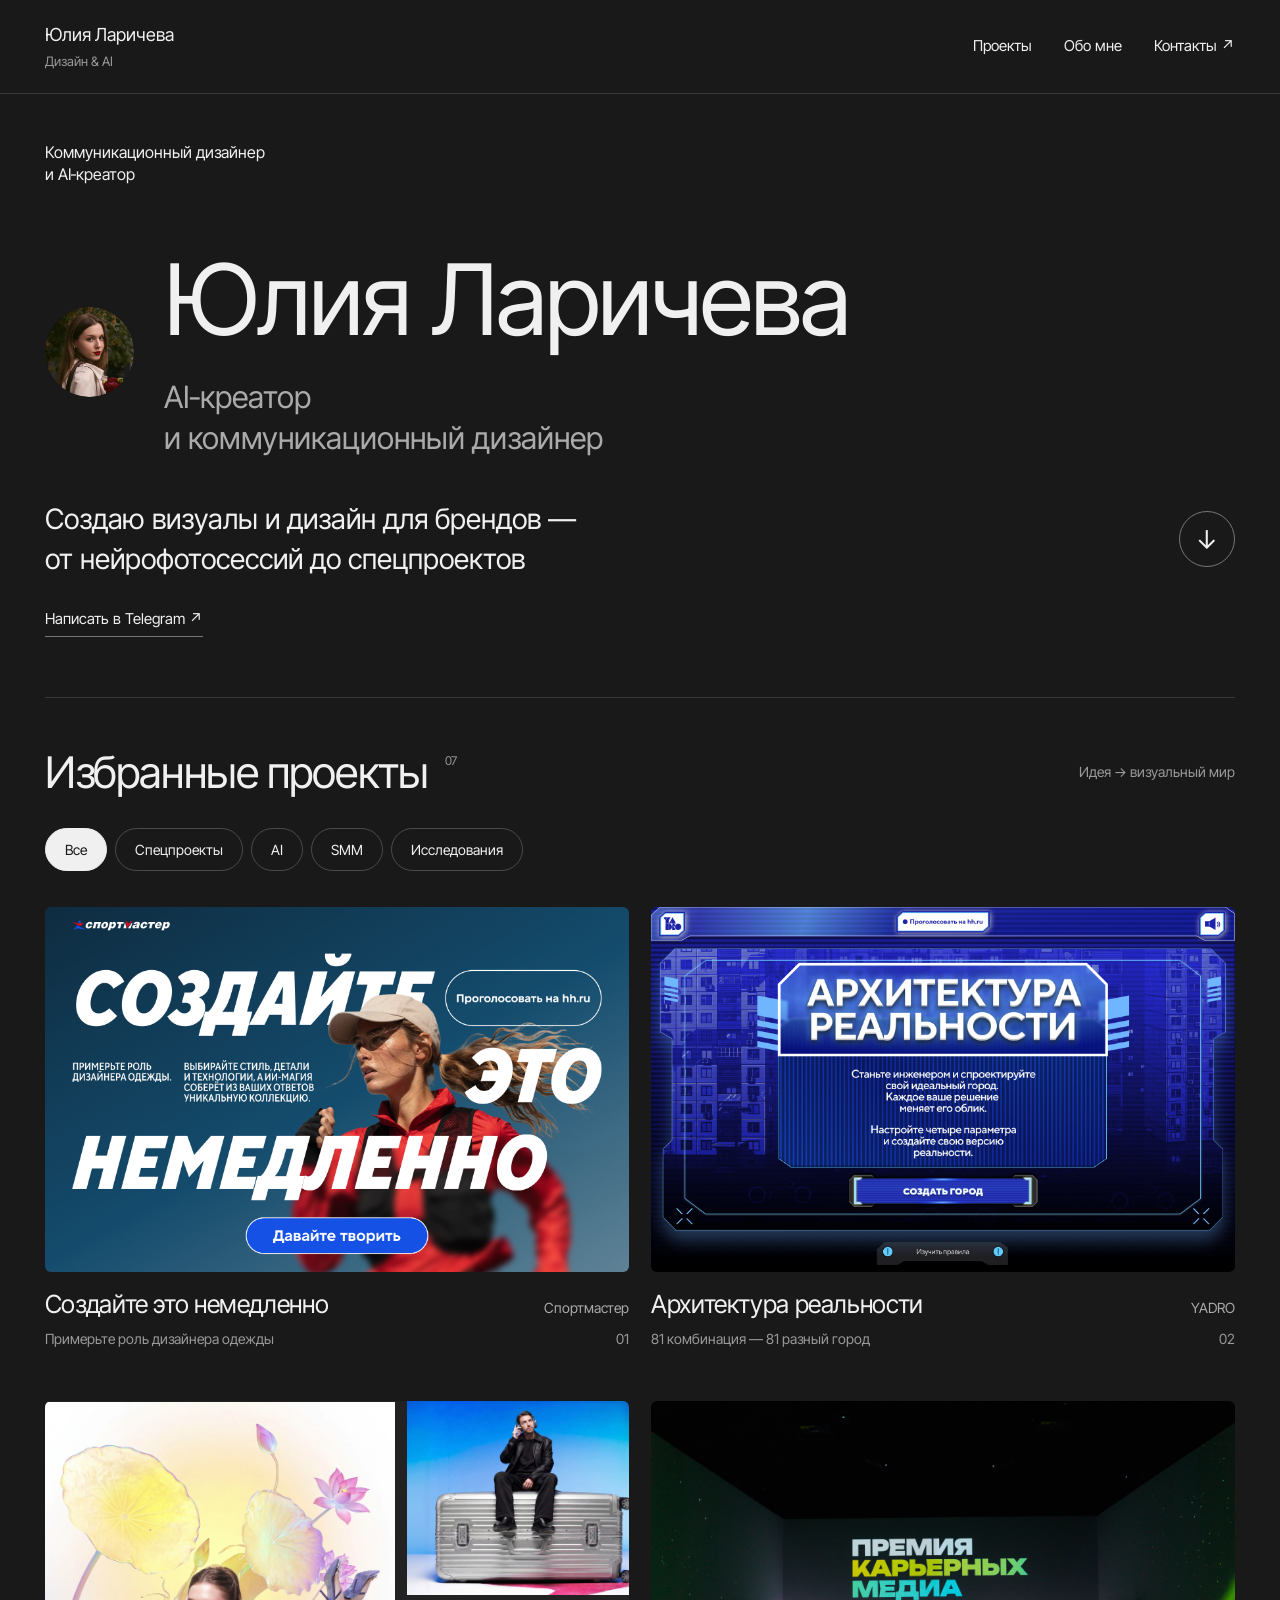
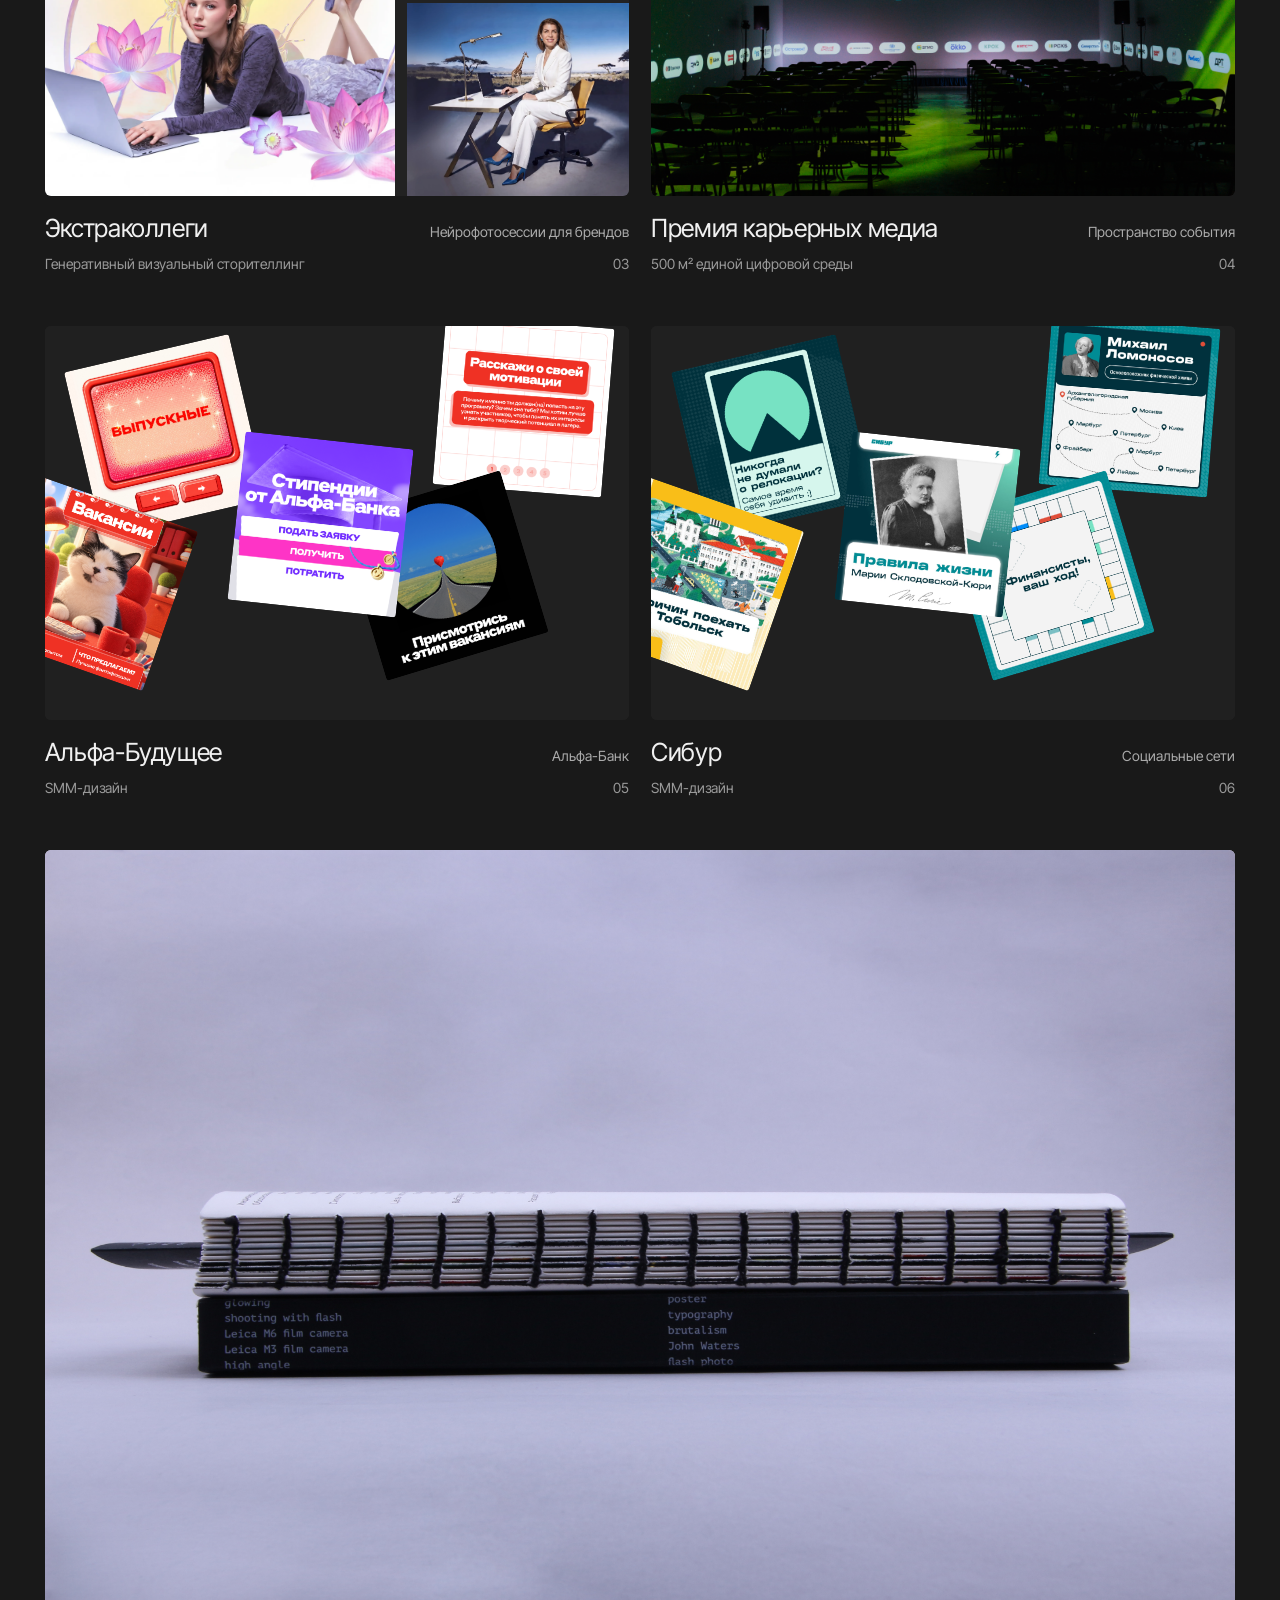
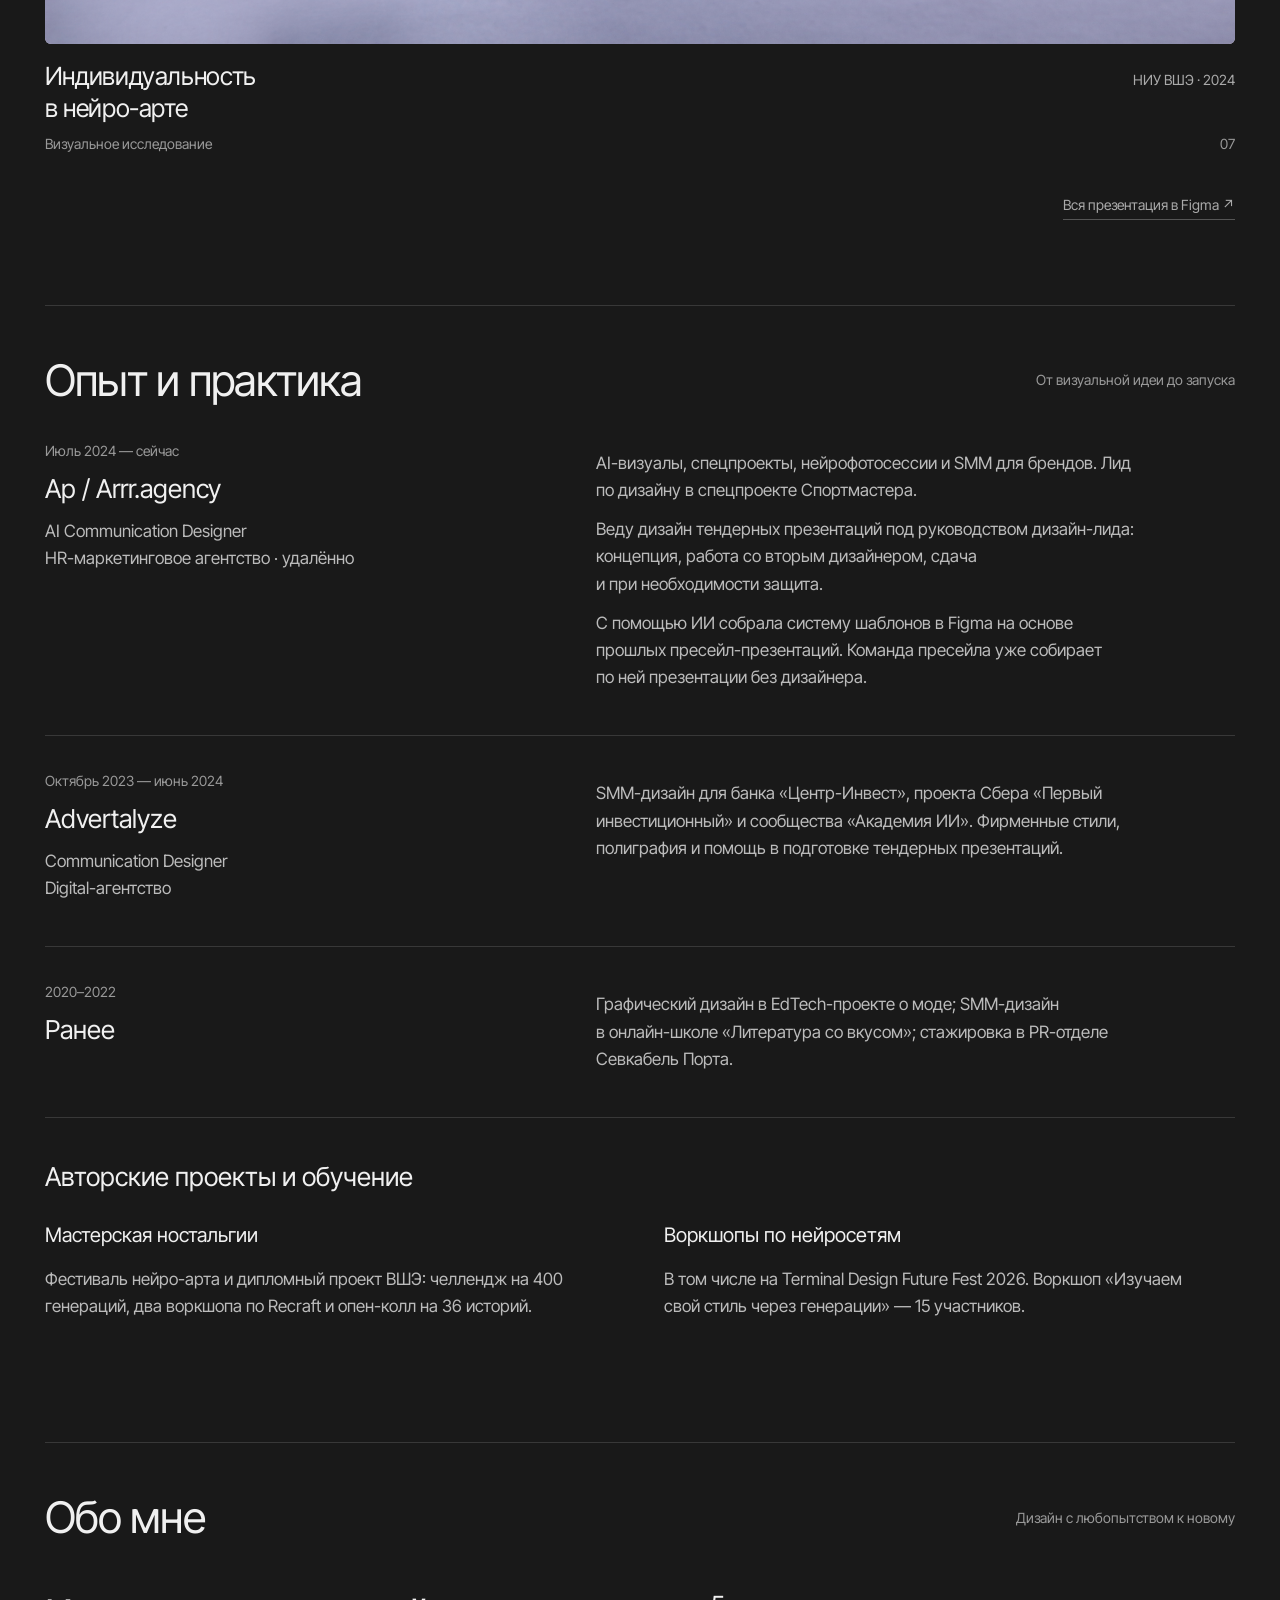
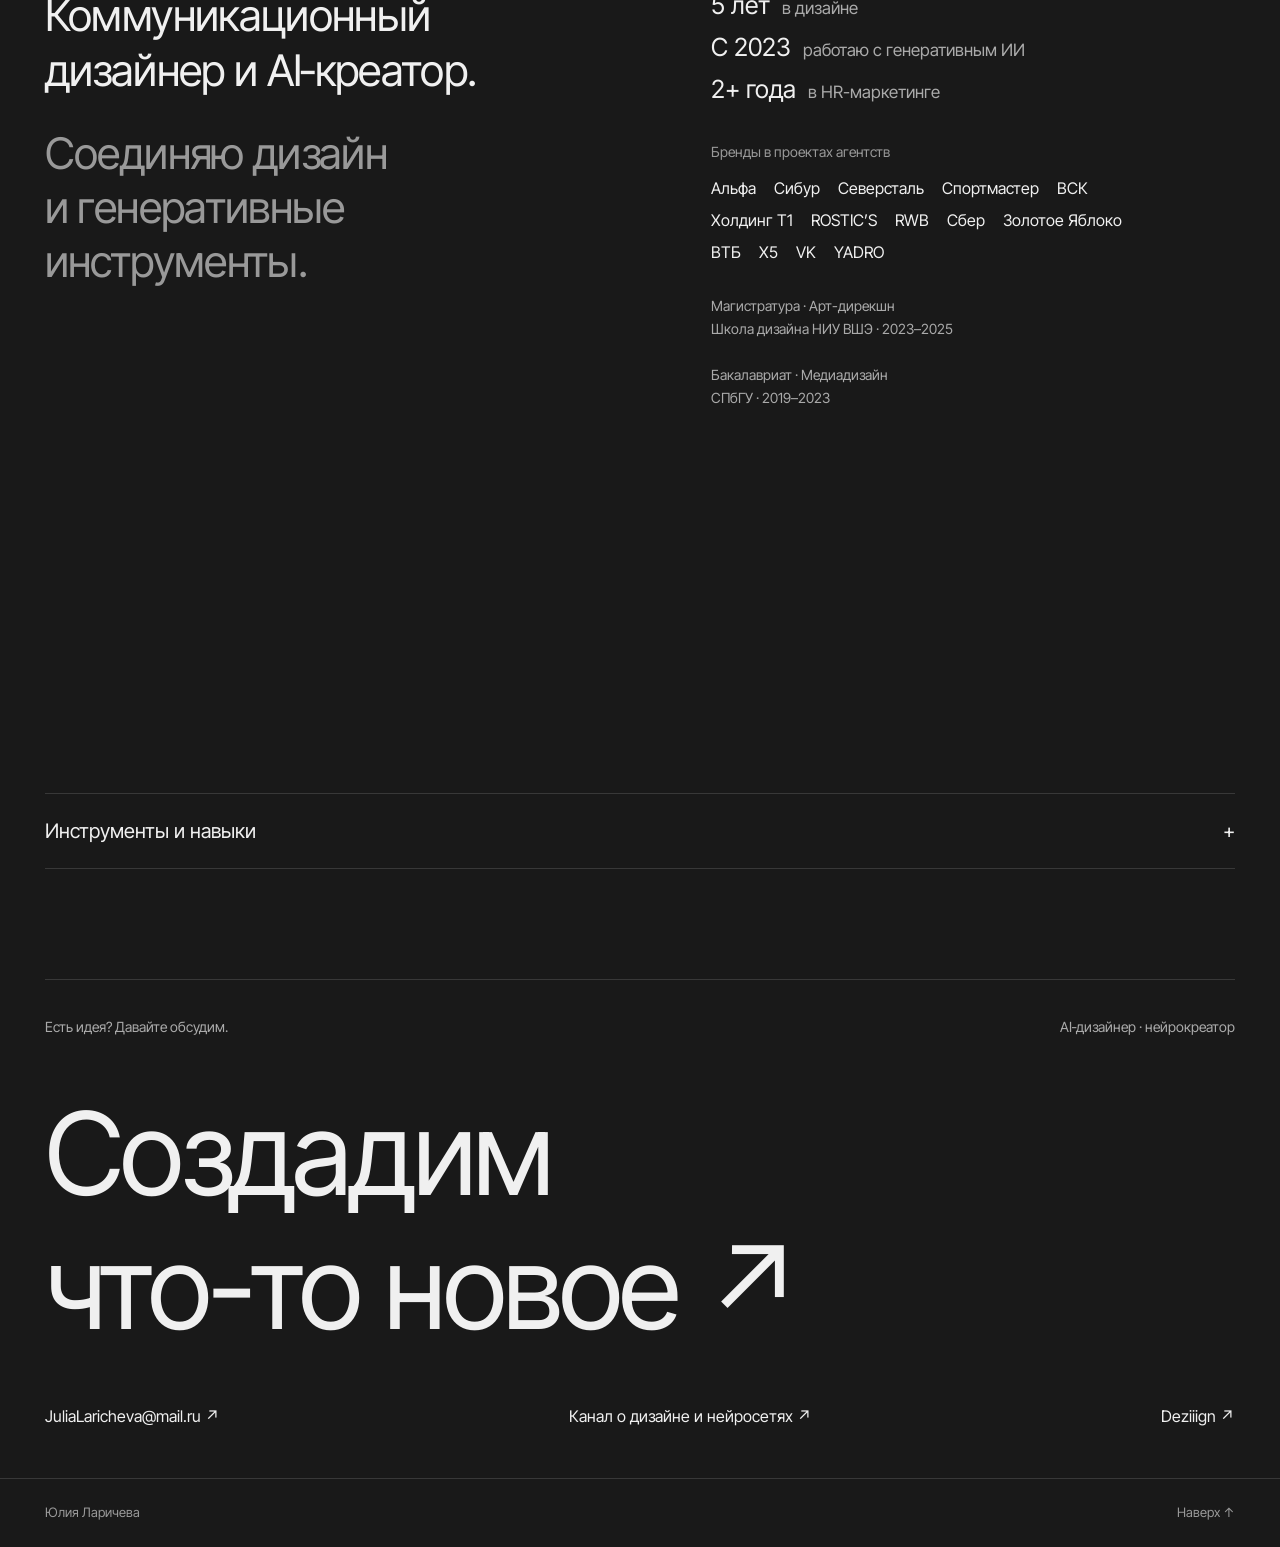
==== commit c11855ed: "Restore original presentation wording for designer contribution" ====
--- a/index.html
+++ b/index.html
@@ -1 +1 @@
-<!doctype html><html lang="ru"><head><meta charset="utf-8"><meta name="viewport" content="width=device-width,initial-scale=1"><meta name="theme-color" content="#191919"><title>Юлия Ларичева — коммуникационный дизайнер и AI‑креатор</title><meta name="description" content="Портфолио Юлии Ларичевой: спецпроекты, нейрофотосессии, SMM-дизайн и визуальные исследования."><link rel="stylesheet" href="style.css"></head><body><header><a href="#" class="wordmark">Юлия Ларичева<span>Дизайн & AI</span></a><nav aria-label="Основная навигация"><a href="#projects">Проекты</a><a href="#about">Обо мне</a><a href="#contact">Контакты ↗</a></nav></header><main><section class="hero"><div class="hero-intro"><span>Коммуникационный дизайнер<br>и AI‑креатор</span></div><div class="hero-name"><img src="assets/3-1039-img.png" alt="Юлия Ларичева" width="80" height="80"><div><h1>Юлия Ларичева</h1><p class="hero-position">AI‑креатор и коммуникационный дизайнер</p></div></div><div class="hero-bottom"><p>Создаю AI‑визуалы и спецпроекты для брендов — от концепции до готового воплощения.</p><a href="#projects" class="round-link" aria-label="Перейти к проектам">↓</a></div><div class="hero-actions"><a href="https://t.me/julialarich" target="_blank" rel="noopener">Написать в Telegram ↗</a></div></section><section id="projects" class="projects"><div class="section-top"><h2>Избранные проекты <sup>07</sup></h2><span class="subtle">Идея → визуальный мир</span></div><div class="filters" role="group" aria-label="Фильтр проектов"><button class="active" data-filter="Все" aria-pressed="true">Все</button><button data-filter="Спецпроекты" aria-pressed="false">Спецпроекты</button><button data-filter="AI" aria-pressed="false">AI</button><button data-filter="SMM" aria-pressed="false">SMM</button><button data-filter="Исследования" aria-pressed="false">Исследования</button></div><div class="grid"><button class="project sport" data-project="sport" data-category="Спецпроекты" aria-label="Открыть кейс: Создайте это немедленно"><div class="visual"><img src="assets/3-1673-img.png" alt="Создайте это немедленно" loading="lazy"><span class="open-arrow">↗</span></div><div class="card-meta"><h3>Создайте это немедленно</h3><span>Спортмастер</span></div><div class="card-foot"><span>Примерьте роль дизайнера одежды</span><span>01</span></div></button><button class="project yadro" data-project="yadro" data-category="Спецпроекты" aria-label="Открыть кейс: Архитектура реальности"><div class="visual"><img src="assets/3-1617-img.png" alt="Архитектура реальности" loading="lazy"><span class="open-arrow">↗</span></div><div class="card-meta"><h3>Архитектура реальности</h3><span>YADRO</span></div><div class="card-foot"><span>81 комбинация — 81 разный город</span><span>02</span></div></button><button class="project ai" data-project="ai" data-category="Спецпроекты" aria-label="Открыть кейс: Экстраколлеги"><div class="visual"><div class="triptych"><div><img src="assets/3-1140-img.png" alt="Нейрофотосессия для бренда" loading="lazy"></div><div><img src="assets/3-1140-img1.png" alt="Нейрофотосессия для бренда" loading="lazy"></div><div><img src="assets/3-1140-img2.png" alt="Нейрофотосессия для бренда" loading="lazy"></div></div><span class="open-arrow">↗</span></div><div class="card-meta"><h3>Экстраколлеги</h3><span>Нейрофотосессии для брендов</span></div><div class="card-foot"><span>Генеративный визуальный сторителлинг</span><span>03</span></div></button><button class="project media" data-project="media" data-category="AI" aria-label="Открыть кейс: Премия карьерных медиа"><div class="visual"><img src="assets/3-1171-img.png" alt="Премия карьерных медиа" loading="lazy"><span class="open-arrow">↗</span></div><div class="card-meta"><h3>Премия карьерных медиа</h3><span>Пространство события</span></div><div class="card-foot"><span>500 м² единой цифровой среды</span><span>04</span></div></button><button class="project alfa" data-project="alfa" data-category="SMM" aria-label="Открыть кейс: Альфа-Будущее"><div class="visual"><div class="collage"><img src="assets/3-1567-imgImage1926990510.png" alt="SMM-пост Альфа-Будущее" loading="lazy"><img src="assets/3-1567-imgImage1926990506.png" alt="SMM-пост Альфа-Будущее" loading="lazy"><img src="assets/3-1567-imgImage1926990507.png" alt="SMM-пост Альфа-Будущее" loading="lazy"><img src="assets/3-1567-imgImage1926990508.png" alt="SMM-пост Альфа-Будущее" loading="lazy"><img src="assets/3-1567-imgImage1926990509.png" alt="SMM-пост Альфа-Будущее" loading="lazy"></div><span class="open-arrow">↗</span></div><div class="card-meta"><h3>Альфа-Будущее</h3><span>Альфа-Банк</span></div><div class="card-foot"><span>SMM-дизайн</span><span>05</span></div></button><button class="project sibur" data-project="sibur" data-category="SMM" aria-label="Открыть кейс: Сибур"><div class="visual"><div class="collage"><img src="assets/3-1583-imgImage1926990510.png" alt="SMM-пост Сибур" loading="lazy"><img src="assets/3-1583-imgImage1926990506.png" alt="SMM-пост Сибур" loading="lazy"><img src="assets/3-1583-imgImage1926990507.png" alt="SMM-пост Сибур" loading="lazy"><img src="assets/3-1583-imgImage1926990508.png" alt="SMM-пост Сибур" loading="lazy"><img src="assets/3-1583-imgImage1926990509.png" alt="SMM-пост Сибур" loading="lazy"></div><span class="open-arrow">↗</span></div><div class="card-meta"><h3>Сибур</h3><span>Социальные сети</span></div><div class="card-foot"><span>SMM-дизайн</span><span>06</span></div></button><button class="project book" data-project="book" data-category="Исследования" aria-label="Открыть кейс: Индивидуальность в нейро-арте"><div class="visual"><img src="assets/book-spine.png" alt="Индивидуальность в нейро-арте" loading="lazy"><span class="open-arrow">↗</span></div><div class="card-meta"><h3>Индивидуальность в нейро-арте</h3><span>НИУ ВШЭ · 2024</span></div><div class="card-foot"><span>Визуальное исследование</span><span>07</span></div></button></div><p class="archive-link"><a href="https://www.figma.com/design/ToCYdHBAhO8FKvbgAZNMXN/?node-id=3-1038" target="_blank" rel="noopener">Вся презентация в Figma ↗</a></p></section><section class="experience" id="experience"><div class="section-top"><h2>Опыт и практика</h2><span class="subtle">От визуальной идеи до запуска</span></div><article class="experience-row"><div><span class="subtle">Июль 2024 — сейчас</span><h3>Ар / Arrr.agency</h3><p>AI Communication Designer<br>HR-маркетинговое агентство · удалённо</p></div><div><p>AI-визуалы, спецпроекты, нейрофотосессии и SMM для брендов. Лид по дизайну в спецпроекте Спортмастера.</p><p>Веду дизайн тендерных презентаций под руководством дизайн-лида: концепция, работа со вторым дизайнером, сдача и при необходимости защита. </p><p>С помощью ИИ собрала систему шаблонов в Figma на основе прошлых пресейл-презентаций. Команда пресейла уже собирает по ней презентации без дизайнера. </p></div></article><article class="experience-row"><div><span class="subtle">Октябрь 2023 — июнь 2024</span><h3>Advertalyze</h3><p>Communication Designer<br>Digital-агентство</p></div><div><p>SMM-дизайн для банка «Центр-Инвест», проекта Сбера «Первый инвестиционный» и сообщества «Академия ИИ». Фирменные стили, полиграфия и помощь в подготовке тендерных презентаций.</p></div></article><article class="experience-row"><div><span class="subtle">2020–2022</span><h3>Ранее</h3></div><div><p>Графический дизайн в EdTech-проекте о моде; SMM-дизайн в онлайн-школе «Литература со вкусом»; стажировка в PR-отделе Севкабель Порта.</p></div></article><div class="practice"><h3>Авторские проекты и обучение</h3><div class="practice-grid"><article><h4>Мастерская ностальгии</h4><p>Фестиваль нейро-арта и дипломный проект ВШЭ: челлендж на 400 генераций, два воркшопа по Recraft и опен-колл на 36 историй.</p></article><article><h4>Воркшопы по нейросетям</h4><p>В том числе на Terminal Design Future Fest 2026. Воркшоп «Изучаем свой стиль через генерации» — 15 участников.</p></article></div></div></section><section id="about" class="about"><div class="section-top"><h2>Обо мне</h2><span class="subtle">Дизайн с любопытством к новому</span></div><div class="about-columns"><p class="statement"><span class="statement-lead">Коммуникационный дизайнер и AI‑креатор.</span><span class="statement-secondary">Соединяю дизайн и генеративные инструменты.</span></p><div class="bio"><div class="stats"><p>5 лет <span>в дизайне</span></p><p>С 2023 <span>работаю с генеративным ИИ</span></p><p>2+ года <span>в HR-маркетинге</span></p></div><p class="subtle">Бренды в проектах агентств</p><ul class="brand-list" aria-label="Бренды в проектах агентств"><li>Альфа</li><li>Сибур</li><li>Северсталь</li><li>Спортмастер</li><li>ВСК</li><li>Холдинг Т1</li><li>ROSTIC’S</li><li>RWB</li><li>Сбер</li><li>Золотое Яблоко</li><li>ВТБ</li><li>X5</li><li>VK</li><li>YADRO</li></ul><p class="education">Магистратура · Арт-дирекшн<br>Школа дизайна НИУ ВШЭ · 2023–2025<br><br>Бакалавриат · Медиадизайн<br>СПбГУ · 2019–2023</p></div></div><div class="about-images"><div><img src="assets/3-1045-img.png" alt="Работы и визуальные эксперименты Юлии" loading="lazy"></div><div><img src="assets/3-1045-img1.png" alt="Работы и визуальные эксперименты Юлии" loading="lazy"></div><div><img src="assets/3-1045-img2.png" alt="Работы и визуальные эксперименты Юлии" loading="lazy"></div><div><img src="assets/3-1045-img3.png" alt="Работы и визуальные эксперименты Юлии" loading="lazy"></div></div><details class="tools"><summary>Инструменты и навыки <span>+</span></summary><div class="tool-grid"><div><span>Дизайн</span><p>Figma, Photoshop, Illustrator, InDesign</p></div><div><span>Видео и 3D</span><p>After Effects, Blender, Resolume Arena</p></div><div><span>Нейросети</span><p>Higgsfield, Midjourney, Nano Banana, Flux, Kling, Topaz Video, Seedream, Seedance, Recraft, ElevenLabs, Claude, ChatGPT, Veo</p></div><div><span>Дополнительно</span><p>Обучение LoRA, вайбкодинг<br>Keynote, PowerPoint<br>Английский — B2</p></div></div></details></section><section id="contact" class="contact"><div class="contact-top"><span>Есть идея? Давайте обсудим.</span><span>AI‑дизайнер · нейрокреатор</span></div><a class="contact-big" href="https://t.me/julialarich" target="_blank" rel="noopener">Создадим<br>что-то новое <span>↗</span></a><div class="contact-links"><a href="mailto:JuliaLaricheva@mail.ru">JuliaLaricheva@mail.ru ↗</a><a href="https://t.me/julialarich_design" target="_blank" rel="noopener">Канал о дизайне и нейросетях ↗</a><a href="https://deziiign.com/account/cc5f525e8c504fcb9aa3ea42f83e052a" target="_blank" rel="noopener">Deziiign ↗</a></div></section></main><footer><span>Юлия Ларичева</span><a href="#">Наверх ↑</a></footer><dialog id="case-dialog" aria-labelledby="case-title"><div class="dialog-toolbar"><span>Избранный проект</span><button class="close" aria-label="Закрыть кейс">Закрыть ×</button></div><div id="case-content"></div></dialog><script src="data.js"></script><script src="app.js"></script></body></html>+<!doctype html><html lang="ru"><head><meta charset="utf-8"><meta name="viewport" content="width=device-width,initial-scale=1"><meta name="theme-color" content="#191919"><title>Юлия Ларичева — коммуникационный дизайнер и AI‑креатор</title><meta name="description" content="Спецпроекты, нейрофотосессии, SMM-дизайн и визуальные исследования."><link rel="stylesheet" href="style.css"></head><body><header><a href="#" class="wordmark">Юлия Ларичева<span>Дизайн & AI</span></a><nav aria-label="Основная навигация"><a href="#projects">Проекты</a><a href="#about">Обо мне</a><a href="#contact">Контакты ↗</a></nav></header><main><section class="hero"><div class="hero-intro"><span>Коммуникационный дизайнер<br>и AI‑креатор</span></div><div class="hero-name"><img src="assets/3-1039-img.png" alt="Юлия Ларичева" width="80" height="80"><div><h1>Юлия Ларичева</h1><p class="hero-position">AI‑креатор и коммуникационный дизайнер</p></div></div><div class="hero-bottom"><p>Создаю визуалы и дизайн для брендов — от нейрофотосессий до спецпроектов</p><a href="#projects" class="round-link" aria-label="Перейти к проектам">↓</a></div><div class="hero-actions"><a href="https://t.me/julialarich" target="_blank" rel="noopener">Написать в Telegram ↗</a></div></section><section id="projects" class="projects"><div class="section-top"><h2>Избранные проекты <sup>07</sup></h2><span class="subtle">Идея → визуальный мир</span></div><div class="filters" role="group" aria-label="Фильтр проектов"><button class="active" data-filter="Все" aria-pressed="true">Все</button><button data-filter="Спецпроекты" aria-pressed="false">Спецпроекты</button><button data-filter="AI" aria-pressed="false">AI</button><button data-filter="SMM" aria-pressed="false">SMM</button><button data-filter="Исследования" aria-pressed="false">Исследования</button></div><div class="grid"><button class="project sport" data-project="sport" data-category="Спецпроекты" aria-label="Открыть кейс: Создайте это немедленно"><div class="visual"><img src="assets/3-1673-img.png" alt="Создайте это немедленно" loading="lazy"><span class="open-arrow">↗</span></div><div class="card-meta"><h3>Создайте это немедленно</h3><span>Спортмастер</span></div><div class="card-foot"><span>Примерьте роль дизайнера одежды</span><span>01</span></div></button><button class="project yadro" data-project="yadro" data-category="Спецпроекты" aria-label="Открыть кейс: Архитектура реальности"><div class="visual"><img src="assets/3-1617-img.png" alt="Архитектура реальности" loading="lazy"><span class="open-arrow">↗</span></div><div class="card-meta"><h3>Архитектура реальности</h3><span>YADRO</span></div><div class="card-foot"><span>81 комбинация — 81 разный город</span><span>02</span></div></button><button class="project ai" data-project="ai" data-category="Спецпроекты" aria-label="Открыть кейс: Экстраколлеги"><div class="visual"><div class="triptych"><div><img src="assets/3-1140-img.png" alt="Нейрофотосессия для бренда" loading="lazy"></div><div><img src="assets/3-1140-img1.png" alt="Нейрофотосессия для бренда" loading="lazy"></div><div><img src="assets/3-1140-img2.png" alt="Нейрофотосессия для бренда" loading="lazy"></div></div><span class="open-arrow">↗</span></div><div class="card-meta"><h3>Экстраколлеги</h3><span>Нейрофотосессии для брендов</span></div><div class="card-foot"><span>Генеративный визуальный сторителлинг</span><span>03</span></div></button><button class="project media" data-project="media" data-category="AI" aria-label="Открыть кейс: Премия карьерных медиа"><div class="visual"><img src="assets/3-1171-img.png" alt="Премия карьерных медиа" loading="lazy"><span class="open-arrow">↗</span></div><div class="card-meta"><h3>Премия карьерных медиа</h3><span>Пространство события</span></div><div class="card-foot"><span>500 м² единой цифровой среды</span><span>04</span></div></button><button class="project alfa" data-project="alfa" data-category="SMM" aria-label="Открыть кейс: Альфа-Будущее"><div class="visual"><div class="collage"><img src="assets/3-1567-imgImage1926990510.png" alt="SMM-пост Альфа-Будущее" loading="lazy"><img src="assets/3-1567-imgImage1926990506.png" alt="SMM-пост Альфа-Будущее" loading="lazy"><img src="assets/3-1567-imgImage1926990507.png" alt="SMM-пост Альфа-Будущее" loading="lazy"><img src="assets/3-1567-imgImage1926990508.png" alt="SMM-пост Альфа-Будущее" loading="lazy"><img src="assets/3-1567-imgImage1926990509.png" alt="SMM-пост Альфа-Будущее" loading="lazy"></div><span class="open-arrow">↗</span></div><div class="card-meta"><h3>Альфа-Будущее</h3><span>Альфа-Банк</span></div><div class="card-foot"><span>SMM-дизайн</span><span>05</span></div></button><button class="project sibur" data-project="sibur" data-category="SMM" aria-label="Открыть кейс: Сибур"><div class="visual"><div class="collage"><img src="assets/3-1583-imgImage1926990510.png" alt="SMM-пост Сибур" loading="lazy"><img src="assets/3-1583-imgImage1926990506.png" alt="SMM-пост Сибур" loading="lazy"><img src="assets/3-1583-imgImage1926990507.png" alt="SMM-пост Сибур" loading="lazy"><img src="assets/3-1583-imgImage1926990508.png" alt="SMM-пост Сибур" loading="lazy"><img src="assets/3-1583-imgImage1926990509.png" alt="SMM-пост Сибур" loading="lazy"></div><span class="open-arrow">↗</span></div><div class="card-meta"><h3>Сибур</h3><span>Социальные сети</span></div><div class="card-foot"><span>SMM-дизайн</span><span>06</span></div></button><button class="project book" data-project="book" data-category="Исследования" aria-label="Открыть кейс: Индивидуальность в нейро-арте"><div class="visual"><img src="assets/book-spine.png" alt="Индивидуальность в нейро-арте" loading="lazy"><span class="open-arrow">↗</span></div><div class="card-meta"><h3>Индивидуальность в нейро-арте</h3><span>НИУ ВШЭ · 2024</span></div><div class="card-foot"><span>Визуальное исследование</span><span>07</span></div></button></div><p class="archive-link"><a href="https://www.figma.com/design/ToCYdHBAhO8FKvbgAZNMXN/?node-id=3-1038" target="_blank" rel="noopener">Вся презентация в Figma ↗</a></p></section><section class="experience" id="experience"><div class="section-top"><h2>Опыт и практика</h2><span class="subtle">От визуальной идеи до запуска</span></div><article class="experience-row"><div><span class="subtle">Июль 2024 — сейчас</span><h3>Ар / Arrr.agency</h3><p>AI Communication Designer<br>HR-маркетинговое агентство · удалённо</p></div><div><p>AI-визуалы, спецпроекты, нейрофотосессии и SMM для брендов. Лид по дизайну в спецпроекте Спортмастера.</p><p>Веду дизайн тендерных презентаций под руководством дизайн-лида: концепция, работа со вторым дизайнером, сдача и при необходимости защита. </p><p>С помощью ИИ собрала систему шаблонов в Figma на основе прошлых пресейл-презентаций. Команда пресейла уже собирает по ней презентации без дизайнера. </p></div></article><article class="experience-row"><div><span class="subtle">Октябрь 2023 — июнь 2024</span><h3>Advertalyze</h3><p>Communication Designer<br>Digital-агентство</p></div><div><p>SMM-дизайн для банка «Центр-Инвест», проекта Сбера «Первый инвестиционный» и сообщества «Академия ИИ». Фирменные стили, полиграфия и помощь в подготовке тендерных презентаций.</p></div></article><article class="experience-row"><div><span class="subtle">2020–2022</span><h3>Ранее</h3></div><div><p>Графический дизайн в EdTech-проекте о моде; SMM-дизайн в онлайн-школе «Литература со вкусом»; стажировка в PR-отделе Севкабель Порта.</p></div></article><div class="practice"><h3>Авторские проекты и обучение</h3><div class="practice-grid"><article><h4>Мастерская ностальгии</h4><p>Фестиваль нейро-арта и дипломный проект ВШЭ: челлендж на 400 генераций, два воркшопа по Recraft и опен-колл на 36 историй.</p></article><article><h4>Воркшопы по нейросетям</h4><p>В том числе на Terminal Design Future Fest 2026. Воркшоп «Изучаем свой стиль через генерации» — 15 участников.</p></article></div></div></section><section id="about" class="about"><div class="section-top"><h2>Обо мне</h2><span class="subtle">Дизайн с любопытством к новому</span></div><div class="about-columns"><p class="statement"><span class="statement-lead">Коммуникационный дизайнер и AI‑креатор.</span><span class="statement-secondary">Соединяю дизайн и генеративные инструменты.</span></p><div class="bio"><div class="stats"><p>5 лет <span>в дизайне</span></p><p>С 2023 <span>работаю с генеративным ИИ</span></p><p>2+ года <span>в HR-маркетинге</span></p></div><p class="subtle">Бренды в проектах агентств</p><ul class="brand-list" aria-label="Бренды в проектах агентств"><li>Альфа</li><li>Сибур</li><li>Северсталь</li><li>Спортмастер</li><li>ВСК</li><li>Холдинг Т1</li><li>ROSTIC’S</li><li>RWB</li><li>Сбер</li><li>Золотое Яблоко</li><li>ВТБ</li><li>X5</li><li>VK</li><li>YADRO</li></ul><p class="education">Магистратура · Арт-дирекшн<br>Школа дизайна НИУ ВШЭ · 2023–2025<br><br>Бакалавриат · Медиадизайн<br>СПбГУ · 2019–2023</p></div></div><div class="about-images"><div><img src="assets/3-1045-img.png" alt="Работы и визуальные эксперименты Юлии" loading="lazy"></div><div><img src="assets/3-1045-img1.png" alt="Работы и визуальные эксперименты Юлии" loading="lazy"></div><div><img src="assets/3-1045-img2.png" alt="Работы и визуальные эксперименты Юлии" loading="lazy"></div><div><img src="assets/3-1045-img3.png" alt="Работы и визуальные эксперименты Юлии" loading="lazy"></div></div><details class="tools"><summary>Инструменты и навыки <span>+</span></summary><div class="tool-grid"><div><span>Дизайн</span><p>Figma, Photoshop, Illustrator, InDesign</p></div><div><span>Видео и 3D</span><p>After Effects, Blender, Resolume Arena</p></div><div><span>Нейросети</span><p>Higgsfield, Midjourney, Nano Banana, Flux, Kling, Topaz Video, Seedream, Seedance, Recraft, ElevenLabs, Claude, ChatGPT, Veo</p></div><div><span>Дополнительно</span><p>Обучение LoRA, вайбкодинг<br>Keynote, PowerPoint<br>Английский — B2</p></div></div></details></section><section id="contact" class="contact"><div class="contact-top"><span>Есть идея? Давайте обсудим.</span><span>AI‑дизайнер · нейрокреатор</span></div><a class="contact-big" href="https://t.me/julialarich" target="_blank" rel="noopener">Создадим<br>что-то новое <span>↗</span></a><div class="contact-links"><a href="mailto:JuliaLaricheva@mail.ru">JuliaLaricheva@mail.ru ↗</a><a href="https://t.me/julialarich_design" target="_blank" rel="noopener">Канал о дизайне и нейросетях ↗</a><a href="https://deziiign.com/account/cc5f525e8c504fcb9aa3ea42f83e052a" target="_blank" rel="noopener">Deziiign ↗</a></div></section></main><footer><span>Юлия Ларичева</span><a href="#">Наверх ↑</a></footer><dialog id="case-dialog" aria-labelledby="case-title"><div class="dialog-toolbar"><span>Избранный проект</span><button class="close" aria-label="Закрыть кейс">Закрыть ×</button></div><div id="case-content"></div></dialog><script src="data.js"></script><script src="app.js"></script></body></html>
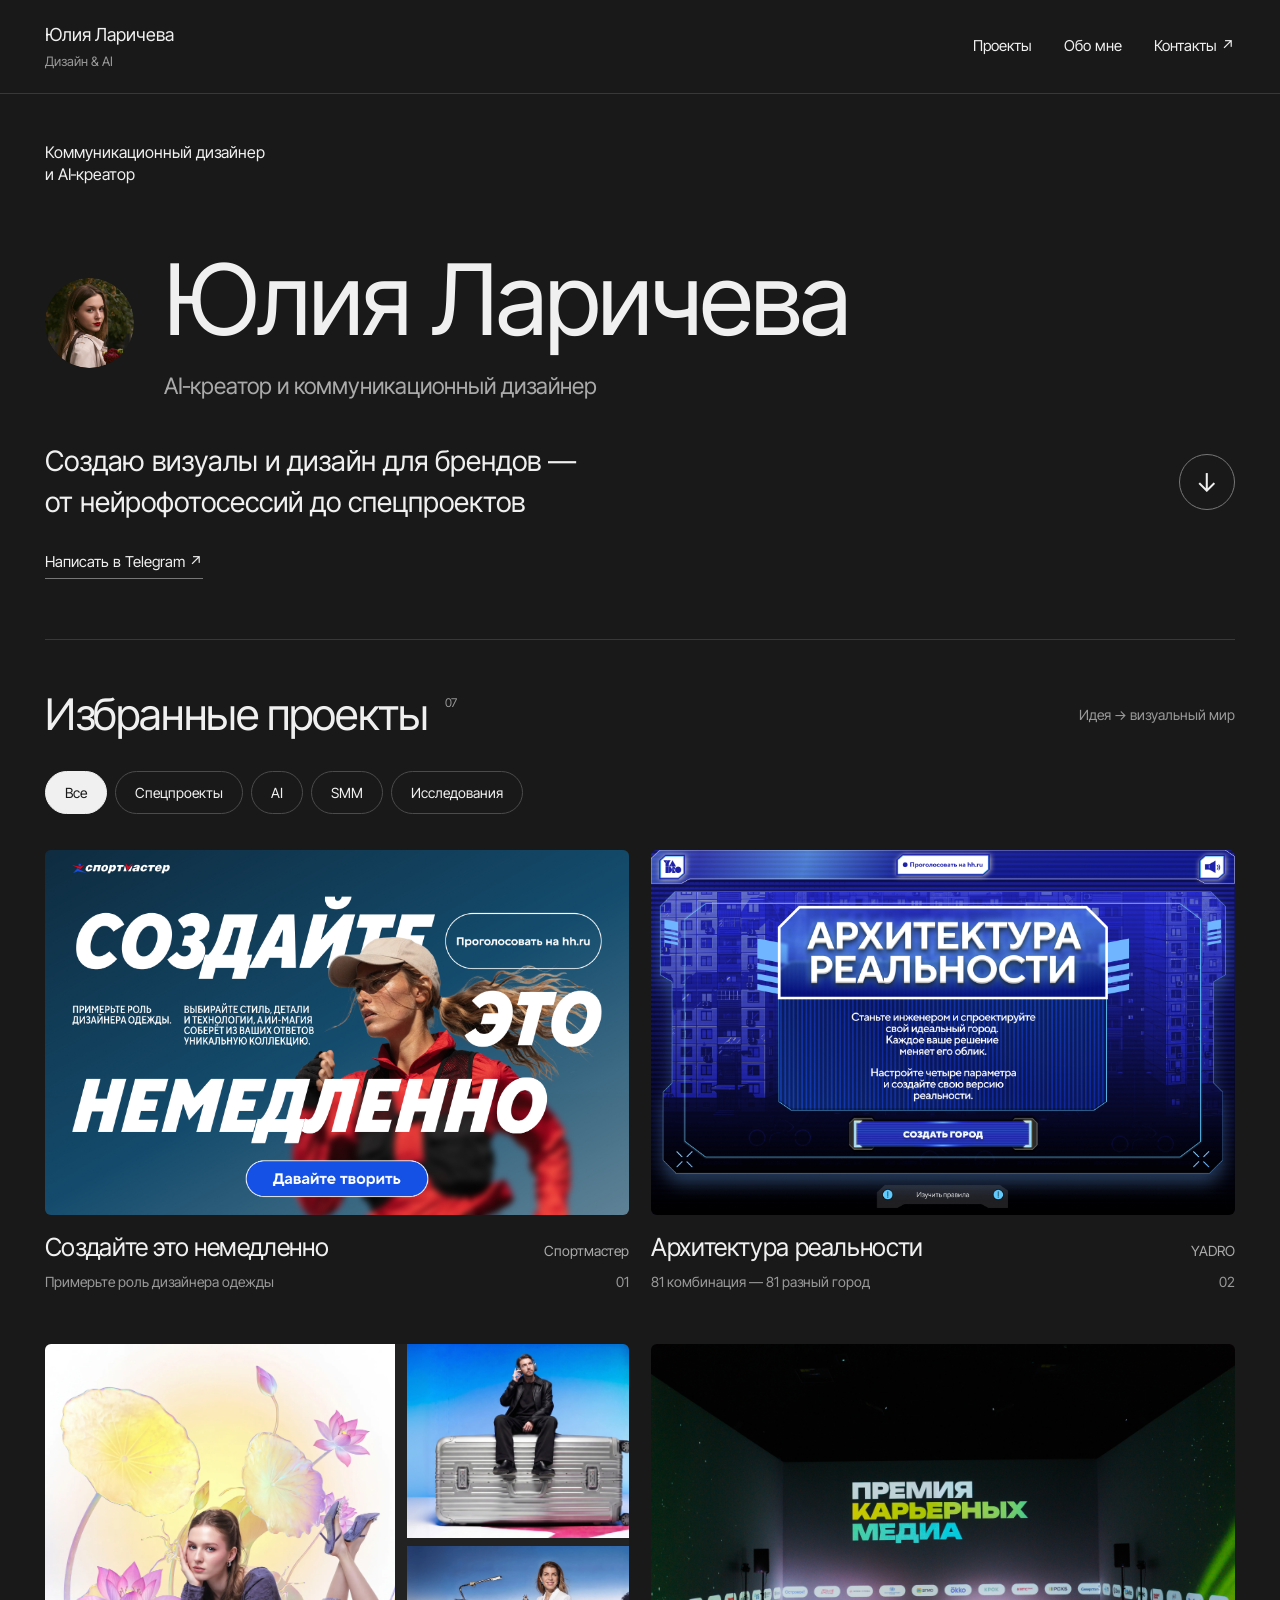
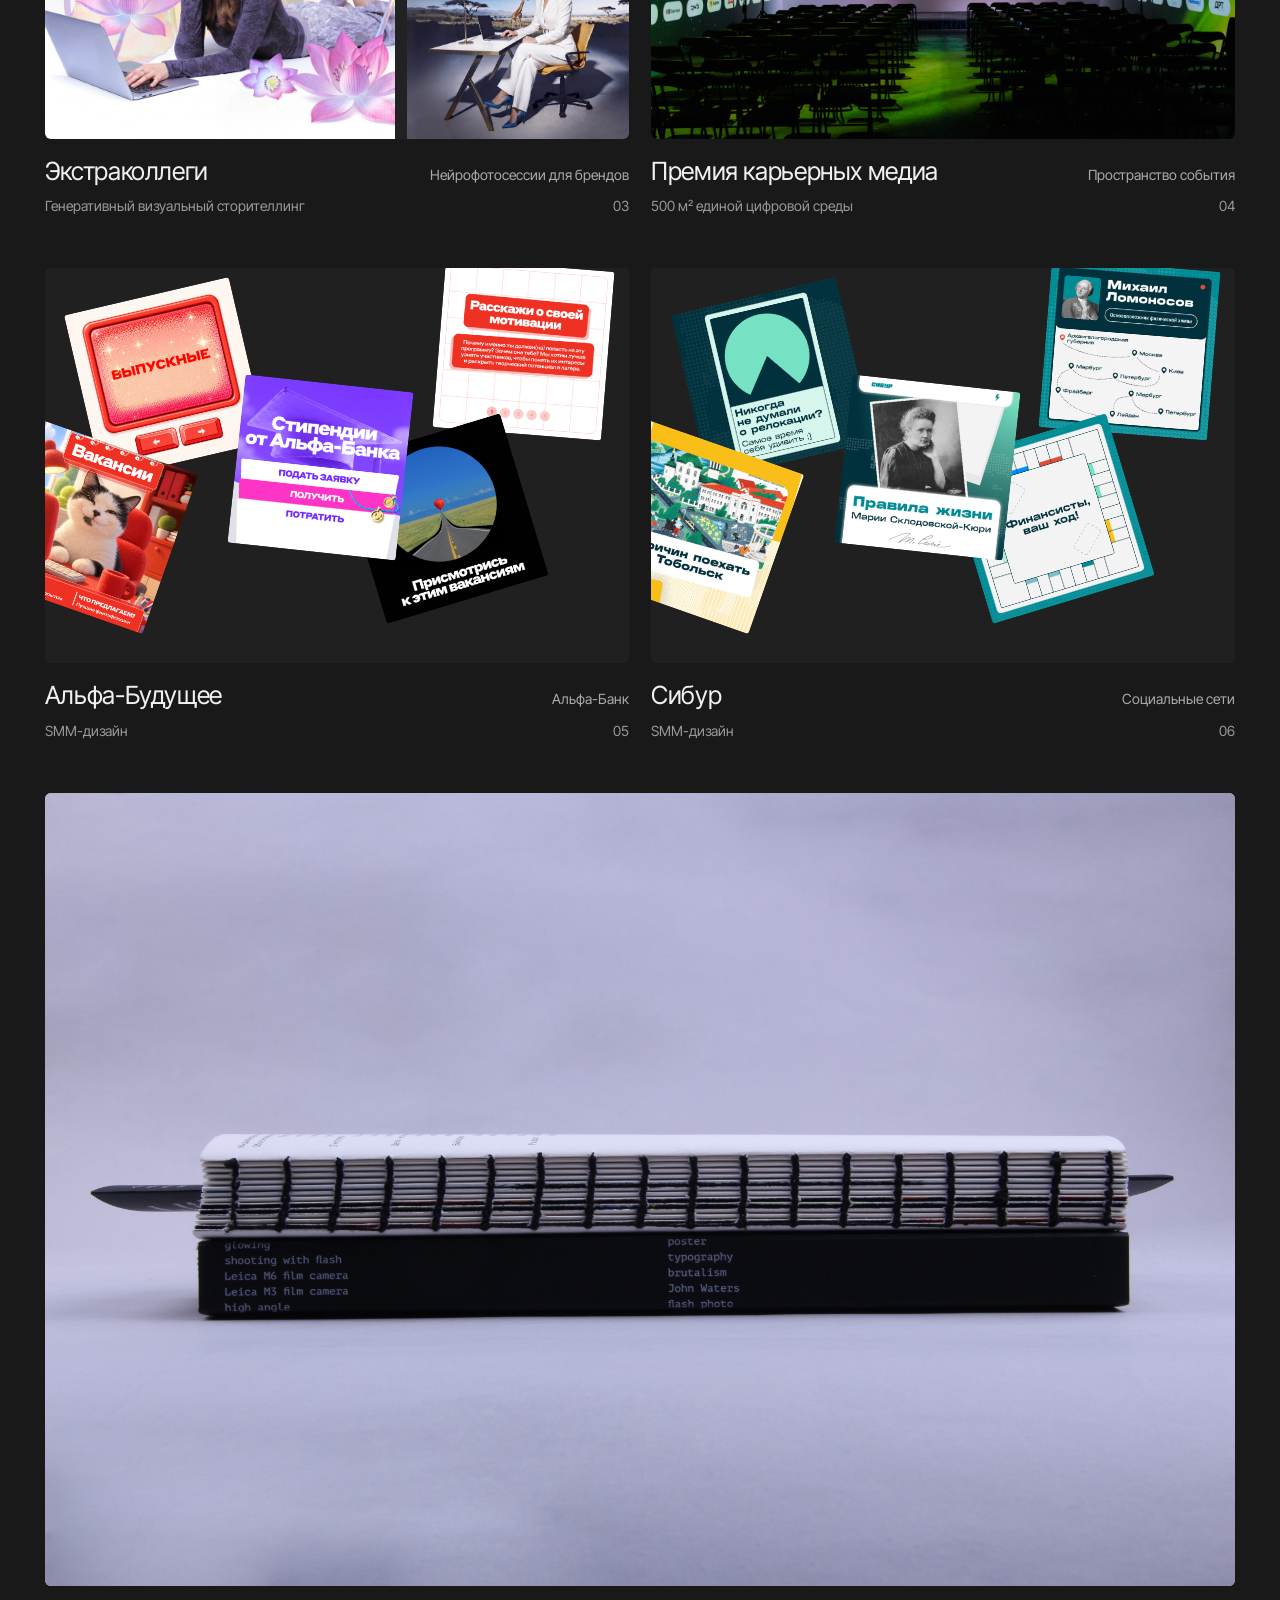
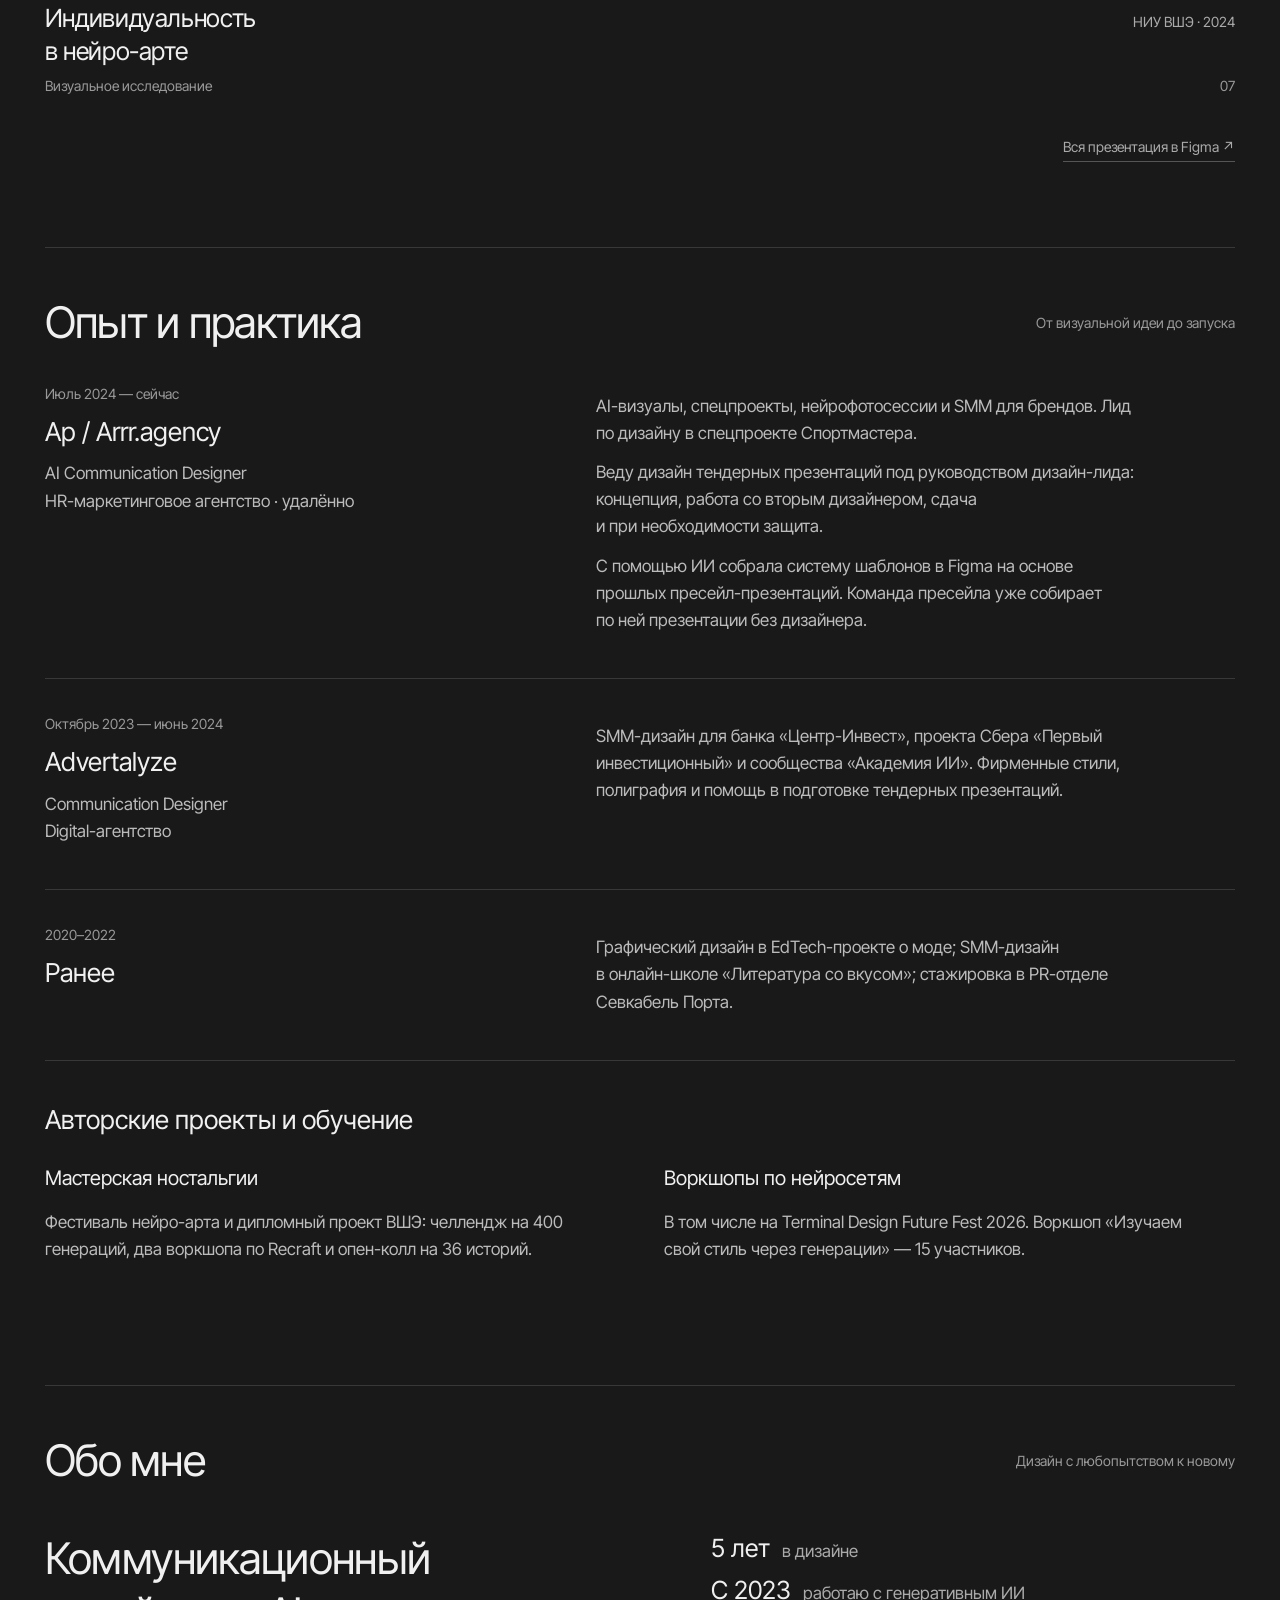
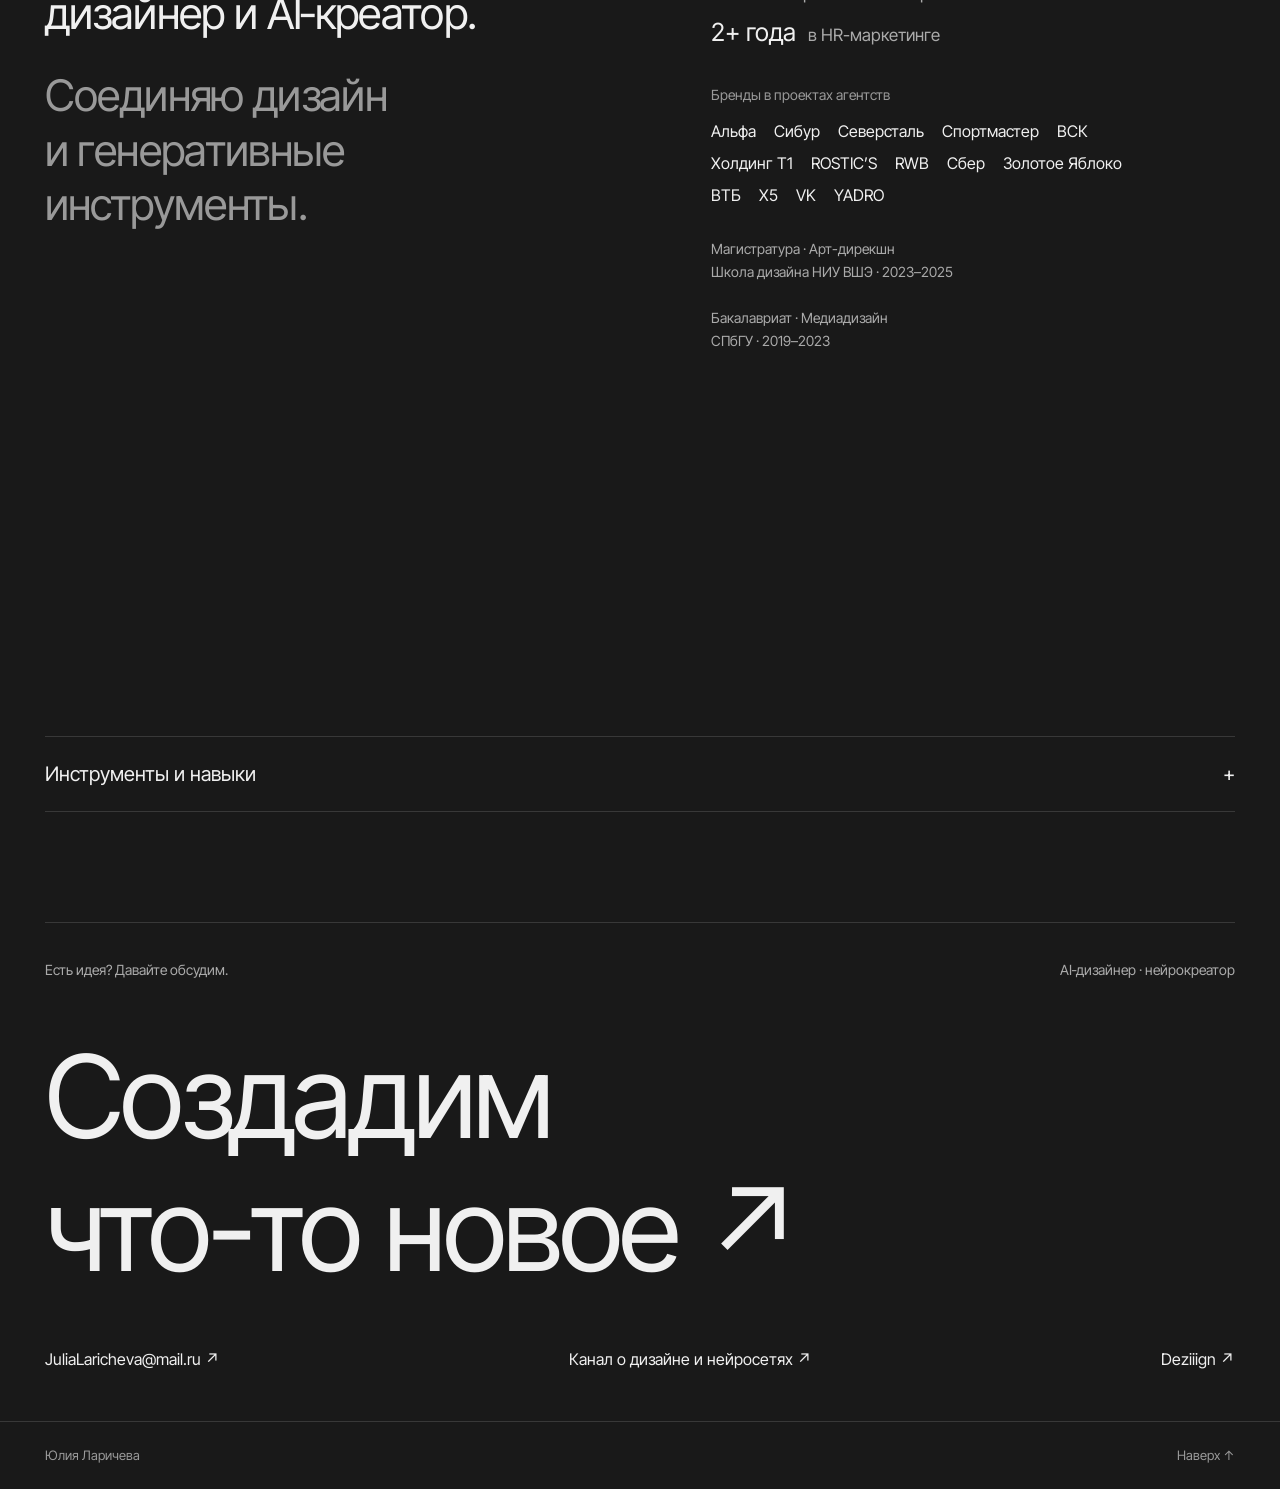
==== commit c80be525: "Refresh cached stylesheet for updated hero typography" ====
--- a/index.html
+++ b/index.html
@@ -1 +1 @@
-<!doctype html><html lang="ru"><head><meta charset="utf-8"><meta name="viewport" content="width=device-width,initial-scale=1"><meta name="theme-color" content="#191919"><title>Юлия Ларичева — коммуникационный дизайнер и AI‑креатор</title><meta name="description" content="Спецпроекты, нейрофотосессии, SMM-дизайн и визуальные исследования."><link rel="stylesheet" href="style.css"></head><body><header><a href="#" class="wordmark">Юлия Ларичева<span>Дизайн & AI</span></a><nav aria-label="Основная навигация"><a href="#projects">Проекты</a><a href="#about">Обо мне</a><a href="#contact">Контакты ↗</a></nav></header><main><section class="hero"><div class="hero-intro"><span>Коммуникационный дизайнер<br>и AI‑креатор</span></div><div class="hero-name"><img src="assets/3-1039-img.png" alt="Юлия Ларичева" width="80" height="80"><div><h1>Юлия Ларичева</h1><p class="hero-position">AI‑креатор и коммуникационный дизайнер</p></div></div><div class="hero-bottom"><p>Создаю визуалы и дизайн для брендов — от нейрофотосессий до спецпроектов</p><a href="#projects" class="round-link" aria-label="Перейти к проектам">↓</a></div><div class="hero-actions"><a href="https://t.me/julialarich" target="_blank" rel="noopener">Написать в Telegram ↗</a></div></section><section id="projects" class="projects"><div class="section-top"><h2>Избранные проекты <sup>07</sup></h2><span class="subtle">Идея → визуальный мир</span></div><div class="filters" role="group" aria-label="Фильтр проектов"><button class="active" data-filter="Все" aria-pressed="true">Все</button><button data-filter="Спецпроекты" aria-pressed="false">Спецпроекты</button><button data-filter="AI" aria-pressed="false">AI</button><button data-filter="SMM" aria-pressed="false">SMM</button><button data-filter="Исследования" aria-pressed="false">Исследования</button></div><div class="grid"><button class="project sport" data-project="sport" data-category="Спецпроекты" aria-label="Открыть кейс: Создайте это немедленно"><div class="visual"><img src="assets/3-1673-img.png" alt="Создайте это немедленно" loading="lazy"><span class="open-arrow">↗</span></div><div class="card-meta"><h3>Создайте это немедленно</h3><span>Спортмастер</span></div><div class="card-foot"><span>Примерьте роль дизайнера одежды</span><span>01</span></div></button><button class="project yadro" data-project="yadro" data-category="Спецпроекты" aria-label="Открыть кейс: Архитектура реальности"><div class="visual"><img src="assets/3-1617-img.png" alt="Архитектура реальности" loading="lazy"><span class="open-arrow">↗</span></div><div class="card-meta"><h3>Архитектура реальности</h3><span>YADRO</span></div><div class="card-foot"><span>81 комбинация — 81 разный город</span><span>02</span></div></button><button class="project ai" data-project="ai" data-category="Спецпроекты" aria-label="Открыть кейс: Экстраколлеги"><div class="visual"><div class="triptych"><div><img src="assets/3-1140-img.png" alt="Нейрофотосессия для бренда" loading="lazy"></div><div><img src="assets/3-1140-img1.png" alt="Нейрофотосессия для бренда" loading="lazy"></div><div><img src="assets/3-1140-img2.png" alt="Нейрофотосессия для бренда" loading="lazy"></div></div><span class="open-arrow">↗</span></div><div class="card-meta"><h3>Экстраколлеги</h3><span>Нейрофотосессии для брендов</span></div><div class="card-foot"><span>Генеративный визуальный сторителлинг</span><span>03</span></div></button><button class="project media" data-project="media" data-category="AI" aria-label="Открыть кейс: Премия карьерных медиа"><div class="visual"><img src="assets/3-1171-img.png" alt="Премия карьерных медиа" loading="lazy"><span class="open-arrow">↗</span></div><div class="card-meta"><h3>Премия карьерных медиа</h3><span>Пространство события</span></div><div class="card-foot"><span>500 м² единой цифровой среды</span><span>04</span></div></button><button class="project alfa" data-project="alfa" data-category="SMM" aria-label="Открыть кейс: Альфа-Будущее"><div class="visual"><div class="collage"><img src="assets/3-1567-imgImage1926990510.png" alt="SMM-пост Альфа-Будущее" loading="lazy"><img src="assets/3-1567-imgImage1926990506.png" alt="SMM-пост Альфа-Будущее" loading="lazy"><img src="assets/3-1567-imgImage1926990507.png" alt="SMM-пост Альфа-Будущее" loading="lazy"><img src="assets/3-1567-imgImage1926990508.png" alt="SMM-пост Альфа-Будущее" loading="lazy"><img src="assets/3-1567-imgImage1926990509.png" alt="SMM-пост Альфа-Будущее" loading="lazy"></div><span class="open-arrow">↗</span></div><div class="card-meta"><h3>Альфа-Будущее</h3><span>Альфа-Банк</span></div><div class="card-foot"><span>SMM-дизайн</span><span>05</span></div></button><button class="project sibur" data-project="sibur" data-category="SMM" aria-label="Открыть кейс: Сибур"><div class="visual"><div class="collage"><img src="assets/3-1583-imgImage1926990510.png" alt="SMM-пост Сибур" loading="lazy"><img src="assets/3-1583-imgImage1926990506.png" alt="SMM-пост Сибур" loading="lazy"><img src="assets/3-1583-imgImage1926990507.png" alt="SMM-пост Сибур" loading="lazy"><img src="assets/3-1583-imgImage1926990508.png" alt="SMM-пост Сибур" loading="lazy"><img src="assets/3-1583-imgImage1926990509.png" alt="SMM-пост Сибур" loading="lazy"></div><span class="open-arrow">↗</span></div><div class="card-meta"><h3>Сибур</h3><span>Социальные сети</span></div><div class="card-foot"><span>SMM-дизайн</span><span>06</span></div></button><button class="project book" data-project="book" data-category="Исследования" aria-label="Открыть кейс: Индивидуальность в нейро-арте"><div class="visual"><img src="assets/book-spine.png" alt="Индивидуальность в нейро-арте" loading="lazy"><span class="open-arrow">↗</span></div><div class="card-meta"><h3>Индивидуальность в нейро-арте</h3><span>НИУ ВШЭ · 2024</span></div><div class="card-foot"><span>Визуальное исследование</span><span>07</span></div></button></div><p class="archive-link"><a href="https://www.figma.com/design/ToCYdHBAhO8FKvbgAZNMXN/?node-id=3-1038" target="_blank" rel="noopener">Вся презентация в Figma ↗</a></p></section><section class="experience" id="experience"><div class="section-top"><h2>Опыт и практика</h2><span class="subtle">От визуальной идеи до запуска</span></div><article class="experience-row"><div><span class="subtle">Июль 2024 — сейчас</span><h3>Ар / Arrr.agency</h3><p>AI Communication Designer<br>HR-маркетинговое агентство · удалённо</p></div><div><p>AI-визуалы, спецпроекты, нейрофотосессии и SMM для брендов. Лид по дизайну в спецпроекте Спортмастера.</p><p>Веду дизайн тендерных презентаций под руководством дизайн-лида: концепция, работа со вторым дизайнером, сдача и при необходимости защита. </p><p>С помощью ИИ собрала систему шаблонов в Figma на основе прошлых пресейл-презентаций. Команда пресейла уже собирает по ней презентации без дизайнера. </p></div></article><article class="experience-row"><div><span class="subtle">Октябрь 2023 — июнь 2024</span><h3>Advertalyze</h3><p>Communication Designer<br>Digital-агентство</p></div><div><p>SMM-дизайн для банка «Центр-Инвест», проекта Сбера «Первый инвестиционный» и сообщества «Академия ИИ». Фирменные стили, полиграфия и помощь в подготовке тендерных презентаций.</p></div></article><article class="experience-row"><div><span class="subtle">2020–2022</span><h3>Ранее</h3></div><div><p>Графический дизайн в EdTech-проекте о моде; SMM-дизайн в онлайн-школе «Литература со вкусом»; стажировка в PR-отделе Севкабель Порта.</p></div></article><div class="practice"><h3>Авторские проекты и обучение</h3><div class="practice-grid"><article><h4>Мастерская ностальгии</h4><p>Фестиваль нейро-арта и дипломный проект ВШЭ: челлендж на 400 генераций, два воркшопа по Recraft и опен-колл на 36 историй.</p></article><article><h4>Воркшопы по нейросетям</h4><p>В том числе на Terminal Design Future Fest 2026. Воркшоп «Изучаем свой стиль через генерации» — 15 участников.</p></article></div></div></section><section id="about" class="about"><div class="section-top"><h2>Обо мне</h2><span class="subtle">Дизайн с любопытством к новому</span></div><div class="about-columns"><p class="statement"><span class="statement-lead">Коммуникационный дизайнер и AI‑креатор.</span><span class="statement-secondary">Соединяю дизайн и генеративные инструменты.</span></p><div class="bio"><div class="stats"><p>5 лет <span>в дизайне</span></p><p>С 2023 <span>работаю с генеративным ИИ</span></p><p>2+ года <span>в HR-маркетинге</span></p></div><p class="subtle">Бренды в проектах агентств</p><ul class="brand-list" aria-label="Бренды в проектах агентств"><li>Альфа</li><li>Сибур</li><li>Северсталь</li><li>Спортмастер</li><li>ВСК</li><li>Холдинг Т1</li><li>ROSTIC’S</li><li>RWB</li><li>Сбер</li><li>Золотое Яблоко</li><li>ВТБ</li><li>X5</li><li>VK</li><li>YADRO</li></ul><p class="education">Магистратура · Арт-дирекшн<br>Школа дизайна НИУ ВШЭ · 2023–2025<br><br>Бакалавриат · Медиадизайн<br>СПбГУ · 2019–2023</p></div></div><div class="about-images"><div><img src="assets/3-1045-img.png" alt="Работы и визуальные эксперименты Юлии" loading="lazy"></div><div><img src="assets/3-1045-img1.png" alt="Работы и визуальные эксперименты Юлии" loading="lazy"></div><div><img src="assets/3-1045-img2.png" alt="Работы и визуальные эксперименты Юлии" loading="lazy"></div><div><img src="assets/3-1045-img3.png" alt="Работы и визуальные эксперименты Юлии" loading="lazy"></div></div><details class="tools"><summary>Инструменты и навыки <span>+</span></summary><div class="tool-grid"><div><span>Дизайн</span><p>Figma, Photoshop, Illustrator, InDesign</p></div><div><span>Видео и 3D</span><p>After Effects, Blender, Resolume Arena</p></div><div><span>Нейросети</span><p>Higgsfield, Midjourney, Nano Banana, Flux, Kling, Topaz Video, Seedream, Seedance, Recraft, ElevenLabs, Claude, ChatGPT, Veo</p></div><div><span>Дополнительно</span><p>Обучение LoRA, вайбкодинг<br>Keynote, PowerPoint<br>Английский — B2</p></div></div></details></section><section id="contact" class="contact"><div class="contact-top"><span>Есть идея? Давайте обсудим.</span><span>AI‑дизайнер · нейрокреатор</span></div><a class="contact-big" href="https://t.me/julialarich" target="_blank" rel="noopener">Создадим<br>что-то новое <span>↗</span></a><div class="contact-links"><a href="mailto:JuliaLaricheva@mail.ru">JuliaLaricheva@mail.ru ↗</a><a href="https://t.me/julialarich_design" target="_blank" rel="noopener">Канал о дизайне и нейросетях ↗</a><a href="https://deziiign.com/account/cc5f525e8c504fcb9aa3ea42f83e052a" target="_blank" rel="noopener">Deziiign ↗</a></div></section></main><footer><span>Юлия Ларичева</span><a href="#">Наверх ↑</a></footer><dialog id="case-dialog" aria-labelledby="case-title"><div class="dialog-toolbar"><span>Избранный проект</span><button class="close" aria-label="Закрыть кейс">Закрыть ×</button></div><div id="case-content"></div></dialog><script src="data.js"></script><script src="app.js"></script></body></html>+<!doctype html><html lang="ru"><head><meta charset="utf-8"><meta name="viewport" content="width=device-width,initial-scale=1"><meta name="theme-color" content="#191919"><title>Юлия Ларичева — коммуникационный дизайнер и AI‑креатор</title><meta name="description" content="Спецпроекты, нейрофотосессии, SMM-дизайн и визуальные исследования."><link rel="stylesheet" href="style.css?v=20261024-role-2"></head><body><header><a href="#" class="wordmark">Юлия Ларичева<span>Дизайн & AI</span></a><nav aria-label="Основная навигация"><a href="#projects">Проекты</a><a href="#about">Обо мне</a><a href="#contact">Контакты ↗</a></nav></header><main><section class="hero"><div class="hero-intro"><span>Коммуникационный дизайнер<br>и AI‑креатор</span></div><div class="hero-name"><img src="assets/3-1039-img.png" alt="Юлия Ларичева" width="80" height="80"><div><h1>Юлия Ларичева</h1><p class="hero-position">AI‑креатор и коммуникационный дизайнер</p></div></div><div class="hero-bottom"><p>Создаю визуалы и дизайн для брендов — от нейрофотосессий до спецпроектов</p><a href="#projects" class="round-link" aria-label="Перейти к проектам">↓</a></div><div class="hero-actions"><a href="https://t.me/julialarich" target="_blank" rel="noopener">Написать в Telegram ↗</a></div></section><section id="projects" class="projects"><div class="section-top"><h2>Избранные проекты <sup>07</sup></h2><span class="subtle">Идея → визуальный мир</span></div><div class="filters" role="group" aria-label="Фильтр проектов"><button class="active" data-filter="Все" aria-pressed="true">Все</button><button data-filter="Спецпроекты" aria-pressed="false">Спецпроекты</button><button data-filter="AI" aria-pressed="false">AI</button><button data-filter="SMM" aria-pressed="false">SMM</button><button data-filter="Исследования" aria-pressed="false">Исследования</button></div><div class="grid"><button class="project sport" data-project="sport" data-category="Спецпроекты" aria-label="Открыть кейс: Создайте это немедленно"><div class="visual"><img src="assets/3-1673-img.png" alt="Создайте это немедленно" loading="lazy"><span class="open-arrow">↗</span></div><div class="card-meta"><h3>Создайте это немедленно</h3><span>Спортмастер</span></div><div class="card-foot"><span>Примерьте роль дизайнера одежды</span><span>01</span></div></button><button class="project yadro" data-project="yadro" data-category="Спецпроекты" aria-label="Открыть кейс: Архитектура реальности"><div class="visual"><img src="assets/3-1617-img.png" alt="Архитектура реальности" loading="lazy"><span class="open-arrow">↗</span></div><div class="card-meta"><h3>Архитектура реальности</h3><span>YADRO</span></div><div class="card-foot"><span>81 комбинация — 81 разный город</span><span>02</span></div></button><button class="project ai" data-project="ai" data-category="Спецпроекты" aria-label="Открыть кейс: Экстраколлеги"><div class="visual"><div class="triptych"><div><img src="assets/3-1140-img.png" alt="Нейрофотосессия для бренда" loading="lazy"></div><div><img src="assets/3-1140-img1.png" alt="Нейрофотосессия для бренда" loading="lazy"></div><div><img src="assets/3-1140-img2.png" alt="Нейрофотосессия для бренда" loading="lazy"></div></div><span class="open-arrow">↗</span></div><div class="card-meta"><h3>Экстраколлеги</h3><span>Нейрофотосессии для брендов</span></div><div class="card-foot"><span>Генеративный визуальный сторителлинг</span><span>03</span></div></button><button class="project media" data-project="media" data-category="AI" aria-label="Открыть кейс: Премия карьерных медиа"><div class="visual"><img src="assets/3-1171-img.png" alt="Премия карьерных медиа" loading="lazy"><span class="open-arrow">↗</span></div><div class="card-meta"><h3>Премия карьерных медиа</h3><span>Пространство события</span></div><div class="card-foot"><span>500 м² единой цифровой среды</span><span>04</span></div></button><button class="project alfa" data-project="alfa" data-category="SMM" aria-label="Открыть кейс: Альфа-Будущее"><div class="visual"><div class="collage"><img src="assets/3-1567-imgImage1926990510.png" alt="SMM-пост Альфа-Будущее" loading="lazy"><img src="assets/3-1567-imgImage1926990506.png" alt="SMM-пост Альфа-Будущее" loading="lazy"><img src="assets/3-1567-imgImage1926990507.png" alt="SMM-пост Альфа-Будущее" loading="lazy"><img src="assets/3-1567-imgImage1926990508.png" alt="SMM-пост Альфа-Будущее" loading="lazy"><img src="assets/3-1567-imgImage1926990509.png" alt="SMM-пост Альфа-Будущее" loading="lazy"></div><span class="open-arrow">↗</span></div><div class="card-meta"><h3>Альфа-Будущее</h3><span>Альфа-Банк</span></div><div class="card-foot"><span>SMM-дизайн</span><span>05</span></div></button><button class="project sibur" data-project="sibur" data-category="SMM" aria-label="Открыть кейс: Сибур"><div class="visual"><div class="collage"><img src="assets/3-1583-imgImage1926990510.png" alt="SMM-пост Сибур" loading="lazy"><img src="assets/3-1583-imgImage1926990506.png" alt="SMM-пост Сибур" loading="lazy"><img src="assets/3-1583-imgImage1926990507.png" alt="SMM-пост Сибур" loading="lazy"><img src="assets/3-1583-imgImage1926990508.png" alt="SMM-пост Сибур" loading="lazy"><img src="assets/3-1583-imgImage1926990509.png" alt="SMM-пост Сибур" loading="lazy"></div><span class="open-arrow">↗</span></div><div class="card-meta"><h3>Сибур</h3><span>Социальные сети</span></div><div class="card-foot"><span>SMM-дизайн</span><span>06</span></div></button><button class="project book" data-project="book" data-category="Исследования" aria-label="Открыть кейс: Индивидуальность в нейро-арте"><div class="visual"><img src="assets/book-spine.png" alt="Индивидуальность в нейро-арте" loading="lazy"><span class="open-arrow">↗</span></div><div class="card-meta"><h3>Индивидуальность в нейро-арте</h3><span>НИУ ВШЭ · 2024</span></div><div class="card-foot"><span>Визуальное исследование</span><span>07</span></div></button></div><p class="archive-link"><a href="https://www.figma.com/design/ToCYdHBAhO8FKvbgAZNMXN/?node-id=3-1038" target="_blank" rel="noopener">Вся презентация в Figma ↗</a></p></section><section class="experience" id="experience"><div class="section-top"><h2>Опыт и практика</h2><span class="subtle">От визуальной идеи до запуска</span></div><article class="experience-row"><div><span class="subtle">Июль 2024 — сейчас</span><h3>Ар / Arrr.agency</h3><p>AI Communication Designer<br>HR-маркетинговое агентство · удалённо</p></div><div><p>AI-визуалы, спецпроекты, нейрофотосессии и SMM для брендов. Лид по дизайну в спецпроекте Спортмастера.</p><p>Веду дизайн тендерных презентаций под руководством дизайн-лида: концепция, работа со вторым дизайнером, сдача и при необходимости защита. </p><p>С помощью ИИ собрала систему шаблонов в Figma на основе прошлых пресейл-презентаций. Команда пресейла уже собирает по ней презентации без дизайнера. </p></div></article><article class="experience-row"><div><span class="subtle">Октябрь 2023 — июнь 2024</span><h3>Advertalyze</h3><p>Communication Designer<br>Digital-агентство</p></div><div><p>SMM-дизайн для банка «Центр-Инвест», проекта Сбера «Первый инвестиционный» и сообщества «Академия ИИ». Фирменные стили, полиграфия и помощь в подготовке тендерных презентаций.</p></div></article><article class="experience-row"><div><span class="subtle">2020–2022</span><h3>Ранее</h3></div><div><p>Графический дизайн в EdTech-проекте о моде; SMM-дизайн в онлайн-школе «Литература со вкусом»; стажировка в PR-отделе Севкабель Порта.</p></div></article><div class="practice"><h3>Авторские проекты и обучение</h3><div class="practice-grid"><article><h4>Мастерская ностальгии</h4><p>Фестиваль нейро-арта и дипломный проект ВШЭ: челлендж на 400 генераций, два воркшопа по Recraft и опен-колл на 36 историй.</p></article><article><h4>Воркшопы по нейросетям</h4><p>В том числе на Terminal Design Future Fest 2026. Воркшоп «Изучаем свой стиль через генерации» — 15 участников.</p></article></div></div></section><section id="about" class="about"><div class="section-top"><h2>Обо мне</h2><span class="subtle">Дизайн с любопытством к новому</span></div><div class="about-columns"><p class="statement"><span class="statement-lead">Коммуникационный дизайнер и AI‑креатор.</span><span class="statement-secondary">Соединяю дизайн и генеративные инструменты.</span></p><div class="bio"><div class="stats"><p>5 лет <span>в дизайне</span></p><p>С 2023 <span>работаю с генеративным ИИ</span></p><p>2+ года <span>в HR-маркетинге</span></p></div><p class="subtle">Бренды в проектах агентств</p><ul class="brand-list" aria-label="Бренды в проектах агентств"><li>Альфа</li><li>Сибур</li><li>Северсталь</li><li>Спортмастер</li><li>ВСК</li><li>Холдинг Т1</li><li>ROSTIC’S</li><li>RWB</li><li>Сбер</li><li>Золотое Яблоко</li><li>ВТБ</li><li>X5</li><li>VK</li><li>YADRO</li></ul><p class="education">Магистратура · Арт-дирекшн<br>Школа дизайна НИУ ВШЭ · 2023–2025<br><br>Бакалавриат · Медиадизайн<br>СПбГУ · 2019–2023</p></div></div><div class="about-images"><div><img src="assets/3-1045-img.png" alt="Работы и визуальные эксперименты Юлии" loading="lazy"></div><div><img src="assets/3-1045-img1.png" alt="Работы и визуальные эксперименты Юлии" loading="lazy"></div><div><img src="assets/3-1045-img2.png" alt="Работы и визуальные эксперименты Юлии" loading="lazy"></div><div><img src="assets/3-1045-img3.png" alt="Работы и визуальные эксперименты Юлии" loading="lazy"></div></div><details class="tools"><summary>Инструменты и навыки <span>+</span></summary><div class="tool-grid"><div><span>Дизайн</span><p>Figma, Photoshop, Illustrator, InDesign</p></div><div><span>Видео и 3D</span><p>After Effects, Blender, Resolume Arena</p></div><div><span>Нейросети</span><p>Higgsfield, Midjourney, Nano Banana, Flux, Kling, Topaz Video, Seedream, Seedance, Recraft, ElevenLabs, Claude, ChatGPT, Veo</p></div><div><span>Дополнительно</span><p>Обучение LoRA, вайбкодинг<br>Keynote, PowerPoint<br>Английский — B2</p></div></div></details></section><section id="contact" class="contact"><div class="contact-top"><span>Есть идея? Давайте обсудим.</span><span>AI‑дизайнер · нейрокреатор</span></div><a class="contact-big" href="https://t.me/julialarich" target="_blank" rel="noopener">Создадим<br>что-то новое <span>↗</span></a><div class="contact-links"><a href="mailto:JuliaLaricheva@mail.ru">JuliaLaricheva@mail.ru ↗</a><a href="https://t.me/julialarich_design" target="_blank" rel="noopener">Канал о дизайне и нейросетях ↗</a><a href="https://deziiign.com/account/cc5f525e8c504fcb9aa3ea42f83e052a" target="_blank" rel="noopener">Deziiign ↗</a></div></section></main><footer><span>Юлия Ларичева</span><a href="#">Наверх ↑</a></footer><dialog id="case-dialog" aria-labelledby="case-title"><div class="dialog-toolbar"><span>Избранный проект</span><button class="close" aria-label="Закрыть кейс">Закрыть ×</button></div><div id="case-content"></div></dialog><script src="data.js"></script><script src="app.js"></script></body></html>
--- a/style.css
+++ b/style.css
@@ -53,3 +53,8 @@
 .sport .visual>img{position:absolute;inset:0 auto auto 0;display:block;width:100%;height:auto;min-height:0;max-width:100%;object-fit:initial;transform:none;transition:none}
 .yadro .visual>img{position:static;display:block;width:100%;height:100%;object-fit:contain;transform:none;transition:none}
 .sport:hover .visual>img,.yadro:hover .visual>img{transform:none}
+
+/* Keep the role on one line within the name width. */
+.hero-name>div{font-size:clamp(44px,7.7vw,112px)}
+.hero-position{font-size:.23em;line-height:1.4;max-width:none;white-space:nowrap;text-wrap:nowrap;margin-top:14px}
+@media(max-width:700px){.hero-name>div{font-size:clamp(36px,8vw,56px)}.hero-position{font-size:.23em;margin-top:12px}}
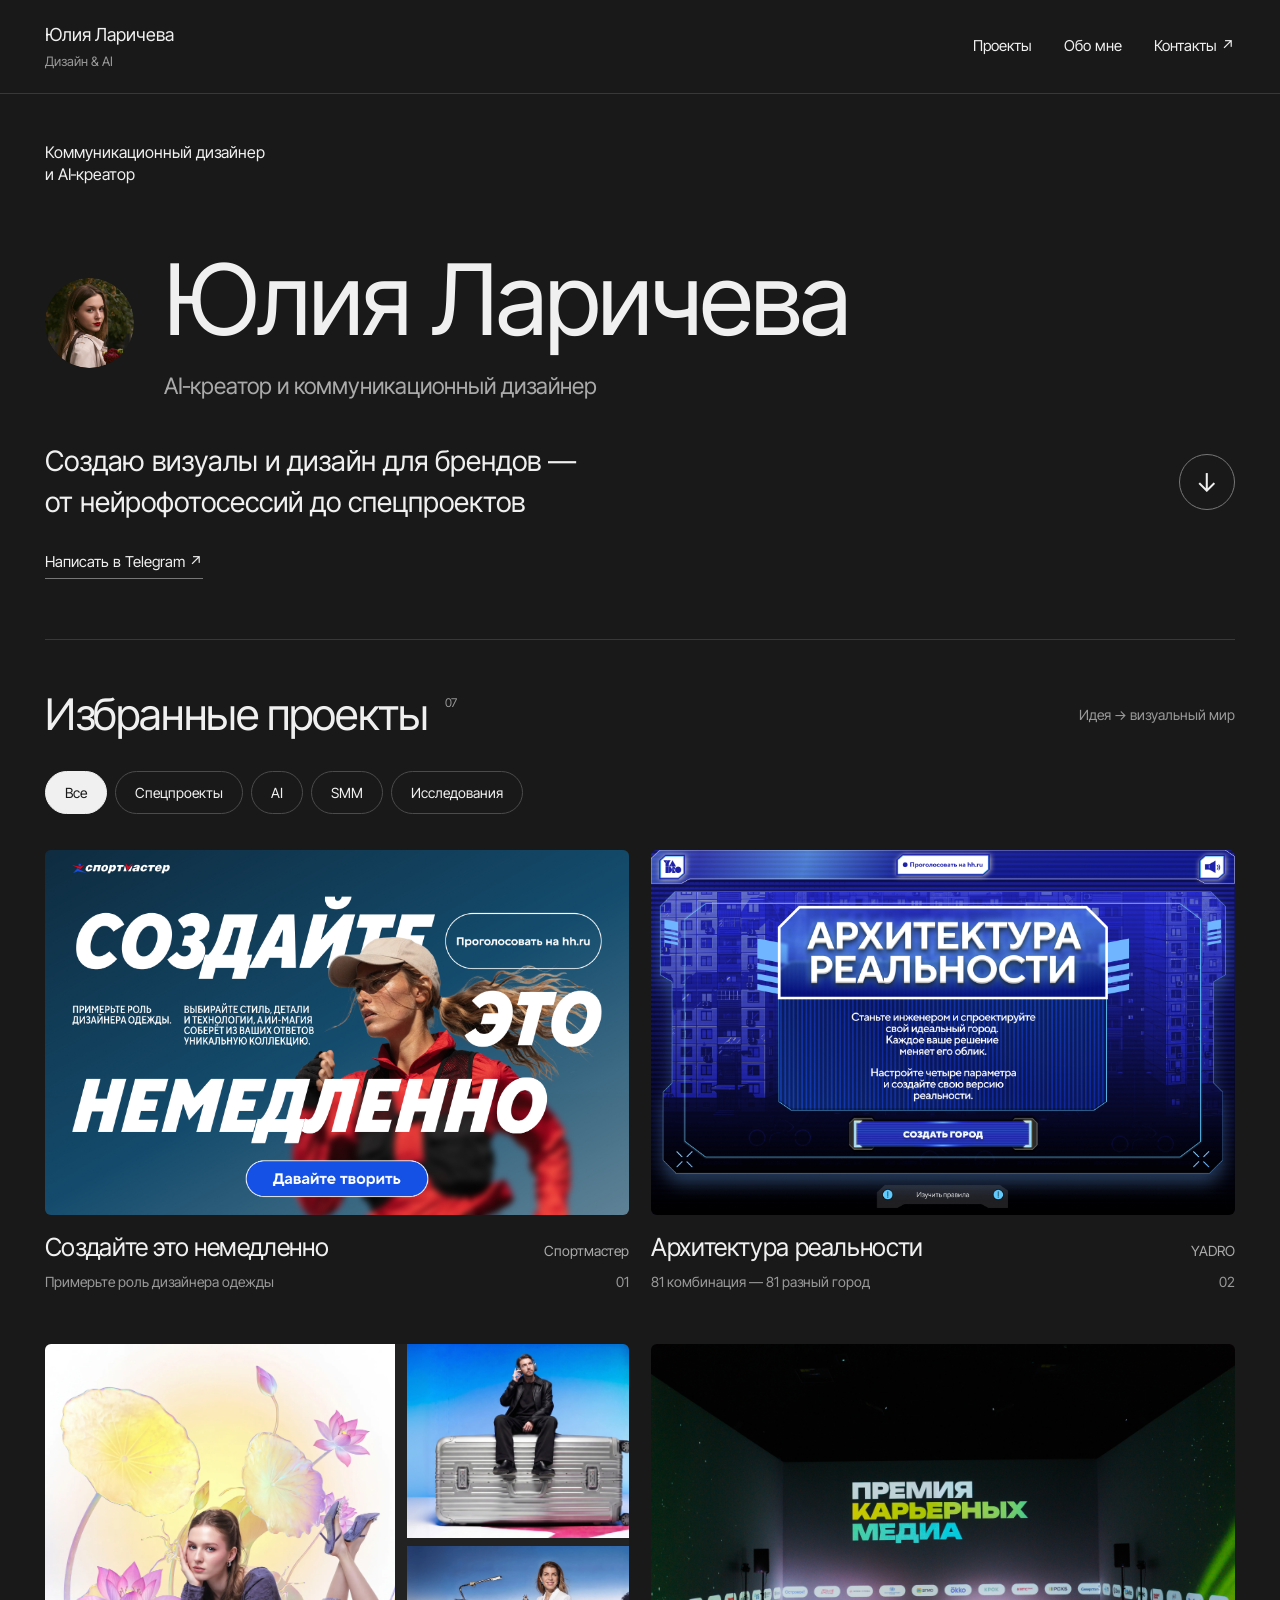
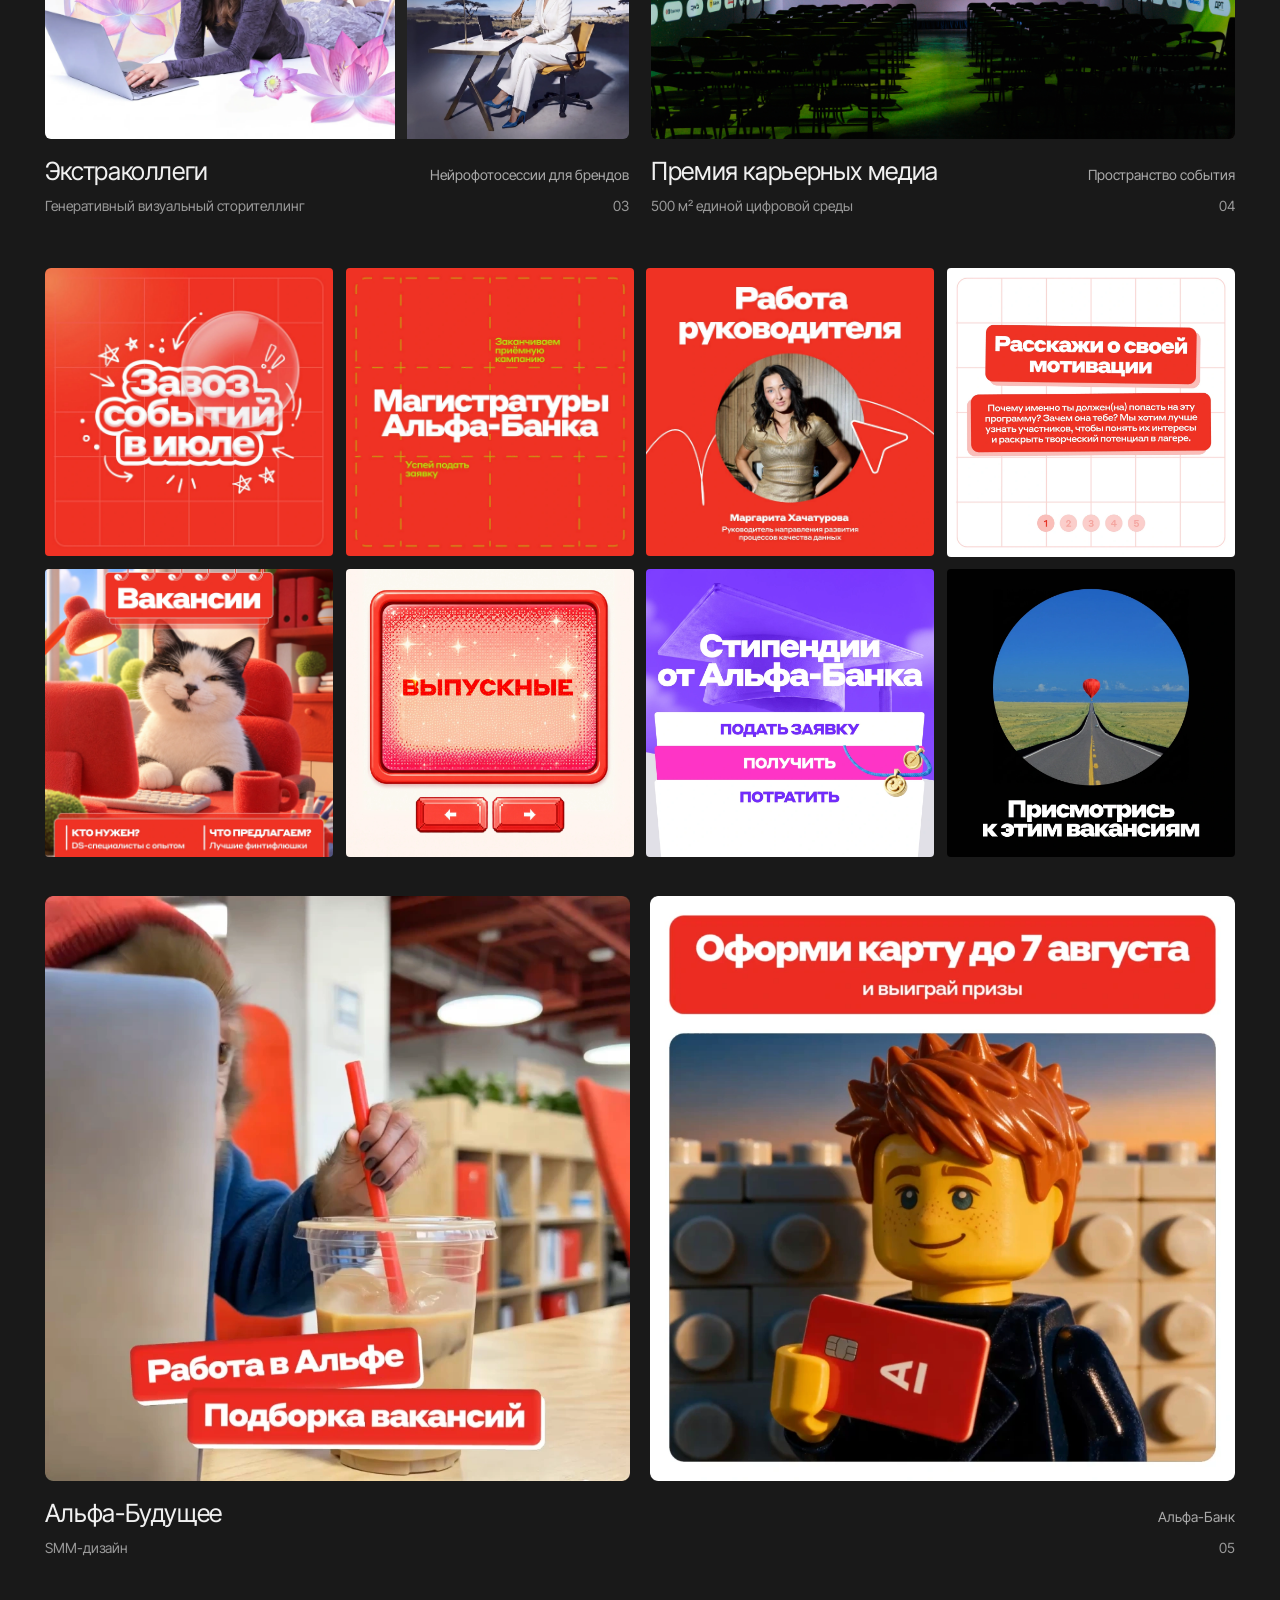
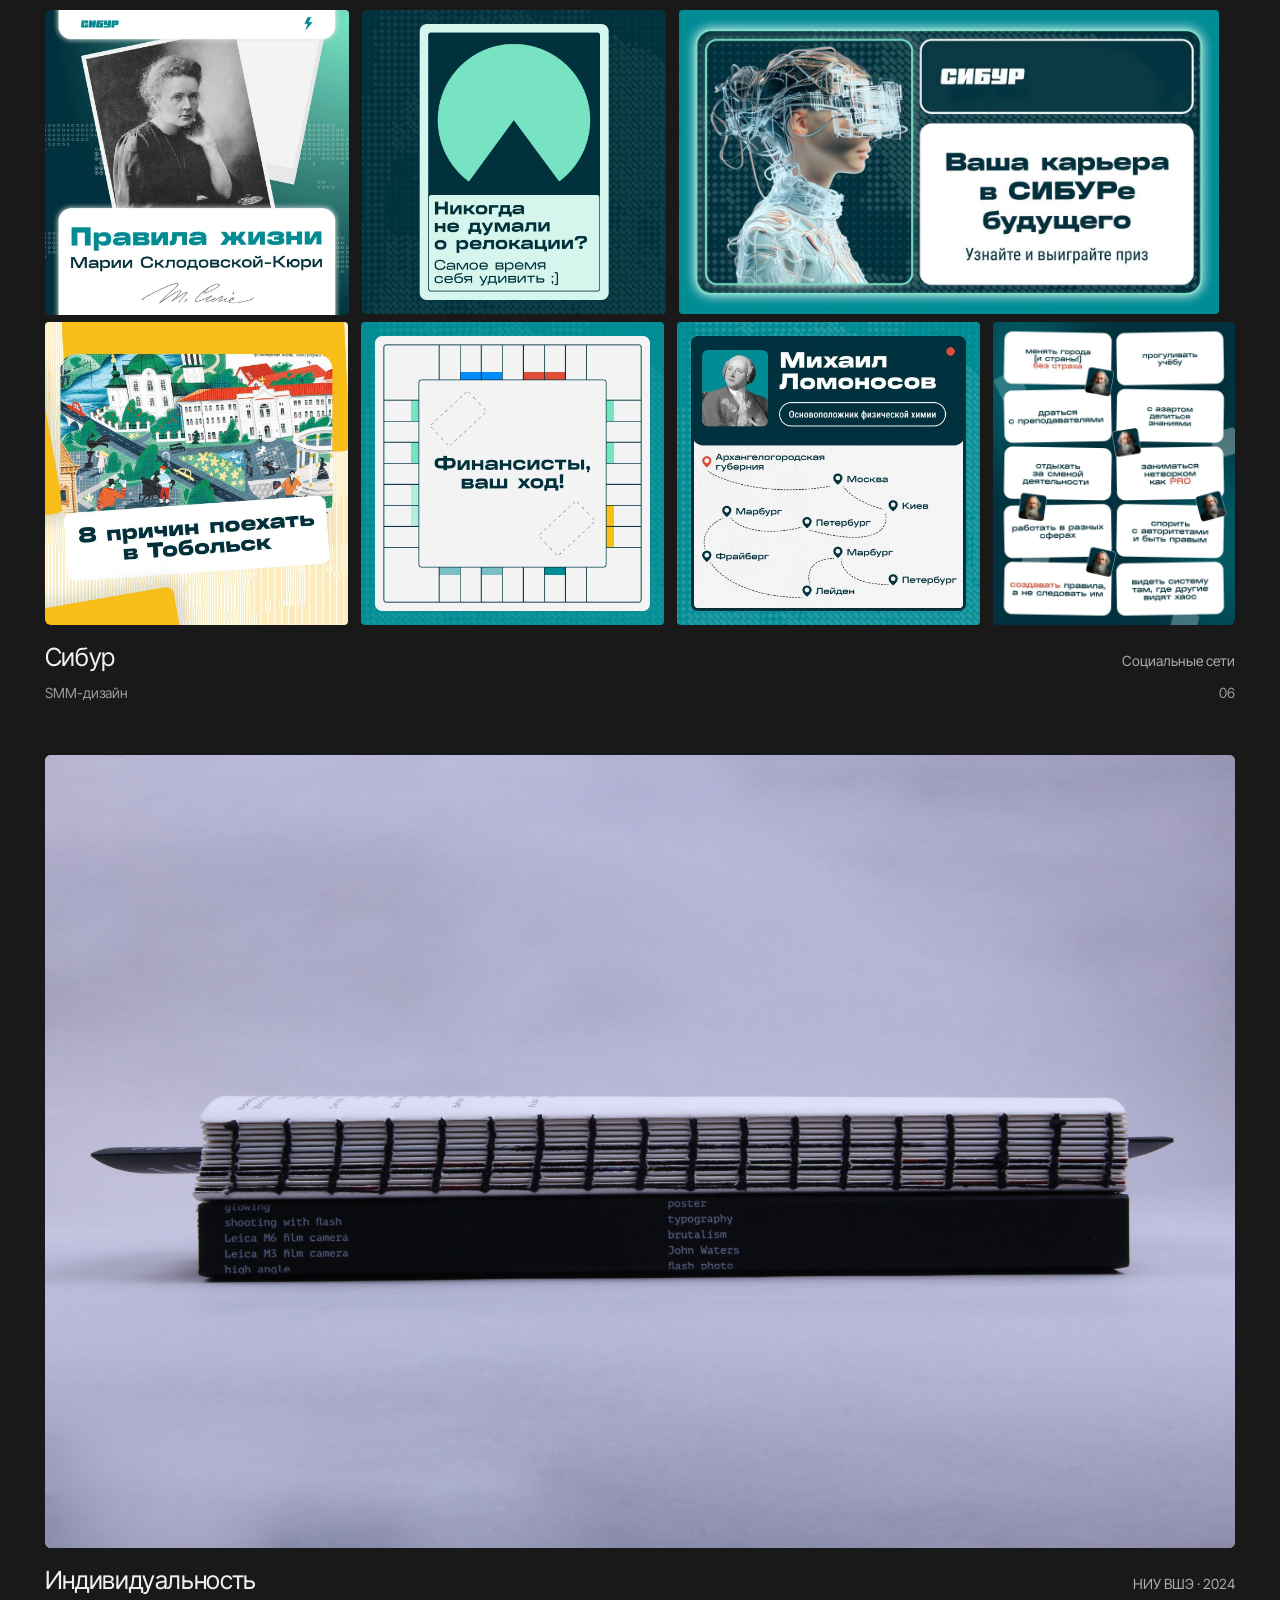
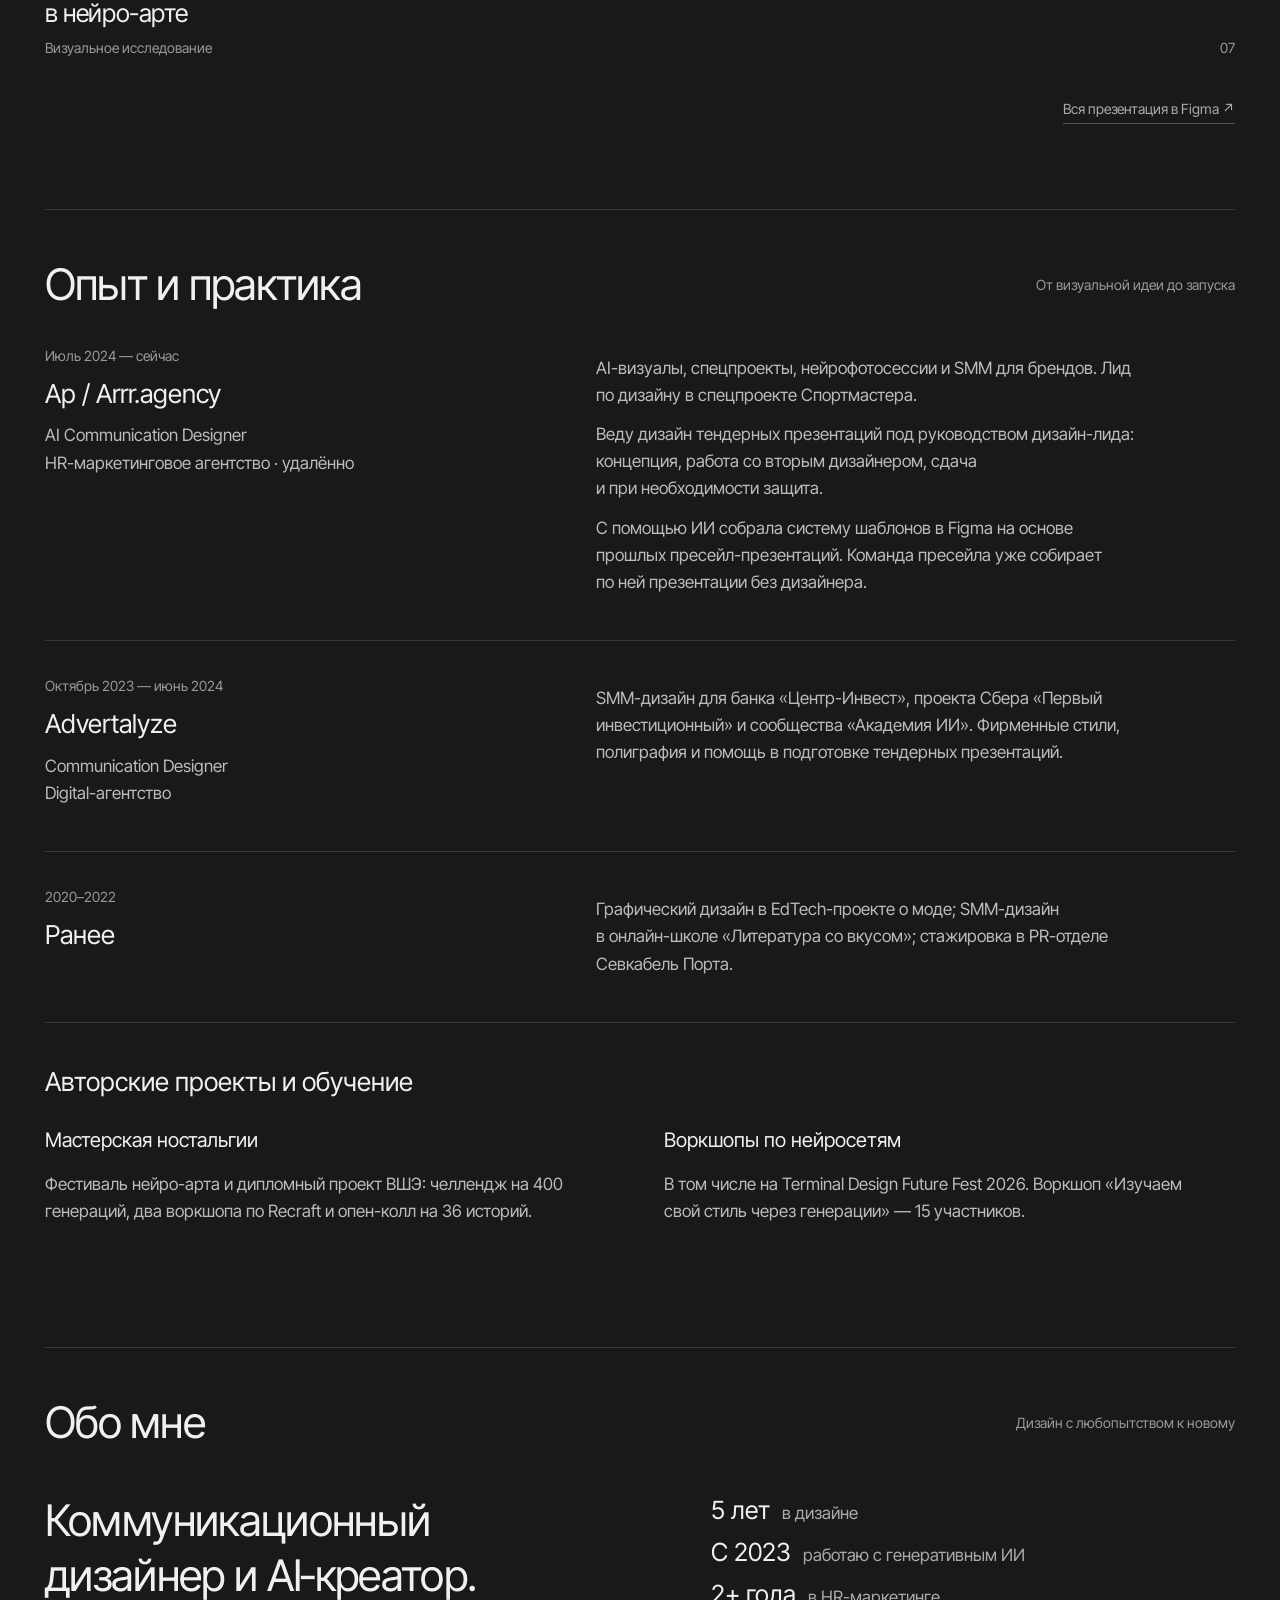
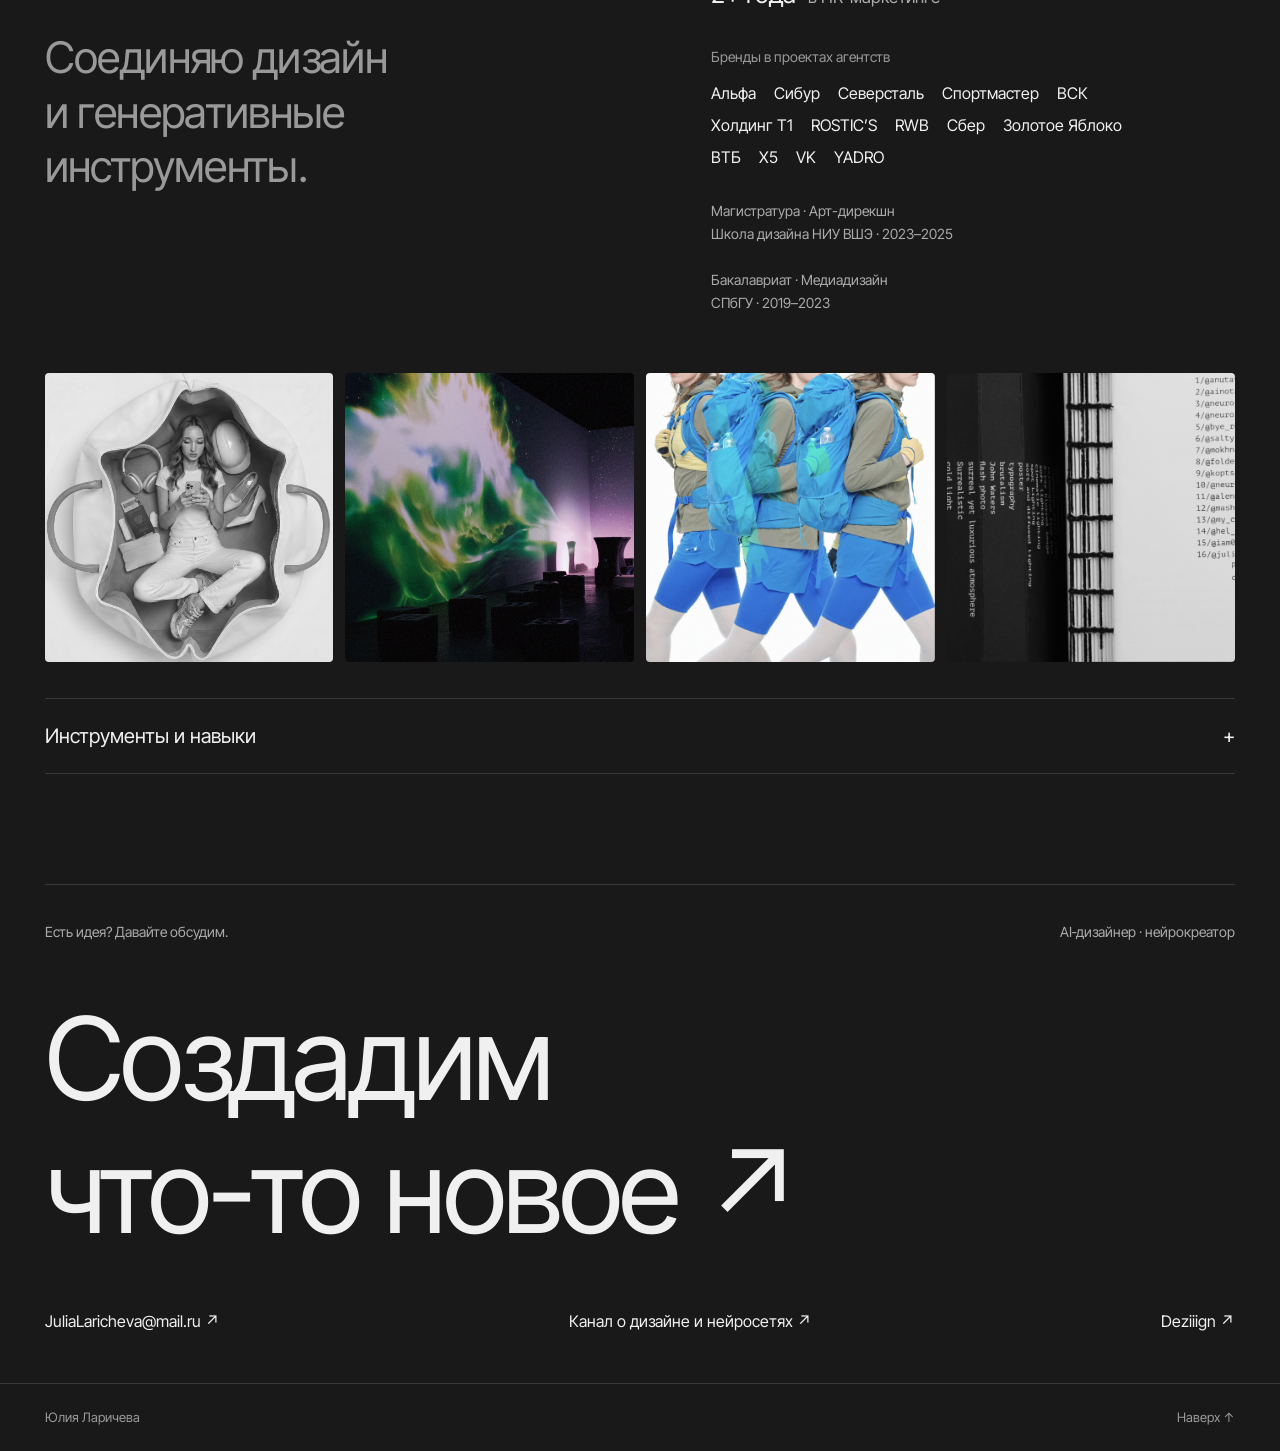
==== commit 622a8da0: "Refresh Alfa and Sibur portfolio grids from updated Figma slides" ====
--- a/index.html
+++ b/index.html
@@ -1 +1 @@
-<!doctype html><html lang="ru"><head><meta charset="utf-8"><meta name="viewport" content="width=device-width,initial-scale=1"><meta name="theme-color" content="#191919"><title>Юлия Ларичева — коммуникационный дизайнер и AI‑креатор</title><meta name="description" content="Спецпроекты, нейрофотосессии, SMM-дизайн и визуальные исследования."><link rel="stylesheet" href="style.css?v=20261024-role-2"></head><body><header><a href="#" class="wordmark">Юлия Ларичева<span>Дизайн & AI</span></a><nav aria-label="Основная навигация"><a href="#projects">Проекты</a><a href="#about">Обо мне</a><a href="#contact">Контакты ↗</a></nav></header><main><section class="hero"><div class="hero-intro"><span>Коммуникационный дизайнер<br>и AI‑креатор</span></div><div class="hero-name"><img src="assets/3-1039-img.png" alt="Юлия Ларичева" width="80" height="80"><div><h1>Юлия Ларичева</h1><p class="hero-position">AI‑креатор и коммуникационный дизайнер</p></div></div><div class="hero-bottom"><p>Создаю визуалы и дизайн для брендов — от нейрофотосессий до спецпроектов</p><a href="#projects" class="round-link" aria-label="Перейти к проектам">↓</a></div><div class="hero-actions"><a href="https://t.me/julialarich" target="_blank" rel="noopener">Написать в Telegram ↗</a></div></section><section id="projects" class="projects"><div class="section-top"><h2>Избранные проекты <sup>07</sup></h2><span class="subtle">Идея → визуальный мир</span></div><div class="filters" role="group" aria-label="Фильтр проектов"><button class="active" data-filter="Все" aria-pressed="true">Все</button><button data-filter="Спецпроекты" aria-pressed="false">Спецпроекты</button><button data-filter="AI" aria-pressed="false">AI</button><button data-filter="SMM" aria-pressed="false">SMM</button><button data-filter="Исследования" aria-pressed="false">Исследования</button></div><div class="grid"><button class="project sport" data-project="sport" data-category="Спецпроекты" aria-label="Открыть кейс: Создайте это немедленно"><div class="visual"><img src="assets/3-1673-img.png" alt="Создайте это немедленно" loading="lazy"><span class="open-arrow">↗</span></div><div class="card-meta"><h3>Создайте это немедленно</h3><span>Спортмастер</span></div><div class="card-foot"><span>Примерьте роль дизайнера одежды</span><span>01</span></div></button><button class="project yadro" data-project="yadro" data-category="Спецпроекты" aria-label="Открыть кейс: Архитектура реальности"><div class="visual"><img src="assets/3-1617-img.png" alt="Архитектура реальности" loading="lazy"><span class="open-arrow">↗</span></div><div class="card-meta"><h3>Архитектура реальности</h3><span>YADRO</span></div><div class="card-foot"><span>81 комбинация — 81 разный город</span><span>02</span></div></button><button class="project ai" data-project="ai" data-category="Спецпроекты" aria-label="Открыть кейс: Экстраколлеги"><div class="visual"><div class="triptych"><div><img src="assets/3-1140-img.png" alt="Нейрофотосессия для бренда" loading="lazy"></div><div><img src="assets/3-1140-img1.png" alt="Нейрофотосессия для бренда" loading="lazy"></div><div><img src="assets/3-1140-img2.png" alt="Нейрофотосессия для бренда" loading="lazy"></div></div><span class="open-arrow">↗</span></div><div class="card-meta"><h3>Экстраколлеги</h3><span>Нейрофотосессии для брендов</span></div><div class="card-foot"><span>Генеративный визуальный сторителлинг</span><span>03</span></div></button><button class="project media" data-project="media" data-category="AI" aria-label="Открыть кейс: Премия карьерных медиа"><div class="visual"><img src="assets/3-1171-img.png" alt="Премия карьерных медиа" loading="lazy"><span class="open-arrow">↗</span></div><div class="card-meta"><h3>Премия карьерных медиа</h3><span>Пространство события</span></div><div class="card-foot"><span>500 м² единой цифровой среды</span><span>04</span></div></button><button class="project alfa" data-project="alfa" data-category="SMM" aria-label="Открыть кейс: Альфа-Будущее"><div class="visual"><div class="collage"><img src="assets/3-1567-imgImage1926990510.png" alt="SMM-пост Альфа-Будущее" loading="lazy"><img src="assets/3-1567-imgImage1926990506.png" alt="SMM-пост Альфа-Будущее" loading="lazy"><img src="assets/3-1567-imgImage1926990507.png" alt="SMM-пост Альфа-Будущее" loading="lazy"><img src="assets/3-1567-imgImage1926990508.png" alt="SMM-пост Альфа-Будущее" loading="lazy"><img src="assets/3-1567-imgImage1926990509.png" alt="SMM-пост Альфа-Будущее" loading="lazy"></div><span class="open-arrow">↗</span></div><div class="card-meta"><h3>Альфа-Будущее</h3><span>Альфа-Банк</span></div><div class="card-foot"><span>SMM-дизайн</span><span>05</span></div></button><button class="project sibur" data-project="sibur" data-category="SMM" aria-label="Открыть кейс: Сибур"><div class="visual"><div class="collage"><img src="assets/3-1583-imgImage1926990510.png" alt="SMM-пост Сибур" loading="lazy"><img src="assets/3-1583-imgImage1926990506.png" alt="SMM-пост Сибур" loading="lazy"><img src="assets/3-1583-imgImage1926990507.png" alt="SMM-пост Сибур" loading="lazy"><img src="assets/3-1583-imgImage1926990508.png" alt="SMM-пост Сибур" loading="lazy"><img src="assets/3-1583-imgImage1926990509.png" alt="SMM-пост Сибур" loading="lazy"></div><span class="open-arrow">↗</span></div><div class="card-meta"><h3>Сибур</h3><span>Социальные сети</span></div><div class="card-foot"><span>SMM-дизайн</span><span>06</span></div></button><button class="project book" data-project="book" data-category="Исследования" aria-label="Открыть кейс: Индивидуальность в нейро-арте"><div class="visual"><img src="assets/book-spine.png" alt="Индивидуальность в нейро-арте" loading="lazy"><span class="open-arrow">↗</span></div><div class="card-meta"><h3>Индивидуальность в нейро-арте</h3><span>НИУ ВШЭ · 2024</span></div><div class="card-foot"><span>Визуальное исследование</span><span>07</span></div></button></div><p class="archive-link"><a href="https://www.figma.com/design/ToCYdHBAhO8FKvbgAZNMXN/?node-id=3-1038" target="_blank" rel="noopener">Вся презентация в Figma ↗</a></p></section><section class="experience" id="experience"><div class="section-top"><h2>Опыт и практика</h2><span class="subtle">От визуальной идеи до запуска</span></div><article class="experience-row"><div><span class="subtle">Июль 2024 — сейчас</span><h3>Ар / Arrr.agency</h3><p>AI Communication Designer<br>HR-маркетинговое агентство · удалённо</p></div><div><p>AI-визуалы, спецпроекты, нейрофотосессии и SMM для брендов. Лид по дизайну в спецпроекте Спортмастера.</p><p>Веду дизайн тендерных презентаций под руководством дизайн-лида: концепция, работа со вторым дизайнером, сдача и при необходимости защита. </p><p>С помощью ИИ собрала систему шаблонов в Figma на основе прошлых пресейл-презентаций. Команда пресейла уже собирает по ней презентации без дизайнера. </p></div></article><article class="experience-row"><div><span class="subtle">Октябрь 2023 — июнь 2024</span><h3>Advertalyze</h3><p>Communication Designer<br>Digital-агентство</p></div><div><p>SMM-дизайн для банка «Центр-Инвест», проекта Сбера «Первый инвестиционный» и сообщества «Академия ИИ». Фирменные стили, полиграфия и помощь в подготовке тендерных презентаций.</p></div></article><article class="experience-row"><div><span class="subtle">2020–2022</span><h3>Ранее</h3></div><div><p>Графический дизайн в EdTech-проекте о моде; SMM-дизайн в онлайн-школе «Литература со вкусом»; стажировка в PR-отделе Севкабель Порта.</p></div></article><div class="practice"><h3>Авторские проекты и обучение</h3><div class="practice-grid"><article><h4>Мастерская ностальгии</h4><p>Фестиваль нейро-арта и дипломный проект ВШЭ: челлендж на 400 генераций, два воркшопа по Recraft и опен-колл на 36 историй.</p></article><article><h4>Воркшопы по нейросетям</h4><p>В том числе на Terminal Design Future Fest 2026. Воркшоп «Изучаем свой стиль через генерации» — 15 участников.</p></article></div></div></section><section id="about" class="about"><div class="section-top"><h2>Обо мне</h2><span class="subtle">Дизайн с любопытством к новому</span></div><div class="about-columns"><p class="statement"><span class="statement-lead">Коммуникационный дизайнер и AI‑креатор.</span><span class="statement-secondary">Соединяю дизайн и генеративные инструменты.</span></p><div class="bio"><div class="stats"><p>5 лет <span>в дизайне</span></p><p>С 2023 <span>работаю с генеративным ИИ</span></p><p>2+ года <span>в HR-маркетинге</span></p></div><p class="subtle">Бренды в проектах агентств</p><ul class="brand-list" aria-label="Бренды в проектах агентств"><li>Альфа</li><li>Сибур</li><li>Северсталь</li><li>Спортмастер</li><li>ВСК</li><li>Холдинг Т1</li><li>ROSTIC’S</li><li>RWB</li><li>Сбер</li><li>Золотое Яблоко</li><li>ВТБ</li><li>X5</li><li>VK</li><li>YADRO</li></ul><p class="education">Магистратура · Арт-дирекшн<br>Школа дизайна НИУ ВШЭ · 2023–2025<br><br>Бакалавриат · Медиадизайн<br>СПбГУ · 2019–2023</p></div></div><div class="about-images"><div><img src="assets/3-1045-img.png" alt="Работы и визуальные эксперименты Юлии" loading="lazy"></div><div><img src="assets/3-1045-img1.png" alt="Работы и визуальные эксперименты Юлии" loading="lazy"></div><div><img src="assets/3-1045-img2.png" alt="Работы и визуальные эксперименты Юлии" loading="lazy"></div><div><img src="assets/3-1045-img3.png" alt="Работы и визуальные эксперименты Юлии" loading="lazy"></div></div><details class="tools"><summary>Инструменты и навыки <span>+</span></summary><div class="tool-grid"><div><span>Дизайн</span><p>Figma, Photoshop, Illustrator, InDesign</p></div><div><span>Видео и 3D</span><p>After Effects, Blender, Resolume Arena</p></div><div><span>Нейросети</span><p>Higgsfield, Midjourney, Nano Banana, Flux, Kling, Topaz Video, Seedream, Seedance, Recraft, ElevenLabs, Claude, ChatGPT, Veo</p></div><div><span>Дополнительно</span><p>Обучение LoRA, вайбкодинг<br>Keynote, PowerPoint<br>Английский — B2</p></div></div></details></section><section id="contact" class="contact"><div class="contact-top"><span>Есть идея? Давайте обсудим.</span><span>AI‑дизайнер · нейрокреатор</span></div><a class="contact-big" href="https://t.me/julialarich" target="_blank" rel="noopener">Создадим<br>что-то новое <span>↗</span></a><div class="contact-links"><a href="mailto:JuliaLaricheva@mail.ru">JuliaLaricheva@mail.ru ↗</a><a href="https://t.me/julialarich_design" target="_blank" rel="noopener">Канал о дизайне и нейросетях ↗</a><a href="https://deziiign.com/account/cc5f525e8c504fcb9aa3ea42f83e052a" target="_blank" rel="noopener">Deziiign ↗</a></div></section></main><footer><span>Юлия Ларичева</span><a href="#">Наверх ↑</a></footer><dialog id="case-dialog" aria-labelledby="case-title"><div class="dialog-toolbar"><span>Избранный проект</span><button class="close" aria-label="Закрыть кейс">Закрыть ×</button></div><div id="case-content"></div></dialog><script src="data.js"></script><script src="app.js"></script></body></html>+<!doctype html><html lang="ru"><head><meta charset="utf-8"><meta name="viewport" content="width=device-width,initial-scale=1"><meta name="theme-color" content="#191919"><title>Юлия Ларичева — коммуникационный дизайнер и AI‑креатор</title><meta name="description" content="Спецпроекты, нейрофотосессии, SMM-дизайн и визуальные исследования."><link rel="stylesheet" href="style.css?v=20261025-smm"></head><body><header><a href="#" class="wordmark">Юлия Ларичева<span>Дизайн & AI</span></a><nav aria-label="Основная навигация"><a href="#projects">Проекты</a><a href="#about">Обо мне</a><a href="#contact">Контакты ↗</a></nav></header><main><section class="hero"><div class="hero-intro"><span>Коммуникационный дизайнер<br>и AI‑креатор</span></div><div class="hero-name"><img src="assets/3-1039-img.png" alt="Юлия Ларичева" width="80" height="80"><div><h1>Юлия Ларичева</h1><p class="hero-position">AI‑креатор и коммуникационный дизайнер</p></div></div><div class="hero-bottom"><p>Создаю визуалы и дизайн для брендов — от нейрофотосессий до спецпроектов</p><a href="#projects" class="round-link" aria-label="Перейти к проектам">↓</a></div><div class="hero-actions"><a href="https://t.me/julialarich" target="_blank" rel="noopener">Написать в Telegram ↗</a></div></section><section id="projects" class="projects"><div class="section-top"><h2>Избранные проекты <sup>07</sup></h2><span class="subtle">Идея → визуальный мир</span></div><div class="filters" role="group" aria-label="Фильтр проектов"><button class="active" data-filter="Все" aria-pressed="true">Все</button><button data-filter="Спецпроекты" aria-pressed="false">Спецпроекты</button><button data-filter="AI" aria-pressed="false">AI</button><button data-filter="SMM" aria-pressed="false">SMM</button><button data-filter="Исследования" aria-pressed="false">Исследования</button></div><div class="grid"><button class="project sport" data-project="sport" data-category="Спецпроекты" aria-label="Открыть кейс: Создайте это немедленно"><div class="visual"><img src="assets/3-1673-img.png" alt="Создайте это немедленно" loading="lazy"><span class="open-arrow">↗</span></div><div class="card-meta"><h3>Создайте это немедленно</h3><span>Спортмастер</span></div><div class="card-foot"><span>Примерьте роль дизайнера одежды</span><span>01</span></div></button><button class="project yadro" data-project="yadro" data-category="Спецпроекты" aria-label="Открыть кейс: Архитектура реальности"><div class="visual"><img src="assets/3-1617-img.png" alt="Архитектура реальности" loading="lazy"><span class="open-arrow">↗</span></div><div class="card-meta"><h3>Архитектура реальности</h3><span>YADRO</span></div><div class="card-foot"><span>81 комбинация — 81 разный город</span><span>02</span></div></button><button class="project ai" data-project="ai" data-category="Спецпроекты" aria-label="Открыть кейс: Экстраколлеги"><div class="visual"><div class="triptych"><div><img src="assets/3-1140-img.png" alt="Нейрофотосессия для бренда" loading="lazy"></div><div><img src="assets/3-1140-img1.png" alt="Нейрофотосессия для бренда" loading="lazy"></div><div><img src="assets/3-1140-img2.png" alt="Нейрофотосессия для бренда" loading="lazy"></div></div><span class="open-arrow">↗</span></div><div class="card-meta"><h3>Экстраколлеги</h3><span>Нейрофотосессии для брендов</span></div><div class="card-foot"><span>Генеративный визуальный сторителлинг</span><span>03</span></div></button><button class="project media" data-project="media" data-category="AI" aria-label="Открыть кейс: Премия карьерных медиа"><div class="visual"><img src="assets/3-1171-img.png" alt="Премия карьерных медиа" loading="lazy"><span class="open-arrow">↗</span></div><div class="card-meta"><h3>Премия карьерных медиа</h3><span>Пространство события</span></div><div class="card-foot"><span>500 м² единой цифровой среды</span><span>04</span></div></button><button class="project alfa" data-project="alfa" data-category="SMM" aria-label="Открыть кейс: Альфа-Будущее"><div class="visual"><div class="smm-posts"><img src="assets/smm-alfa-1.webp" alt="Альфа-Будущее — работа 1" loading="lazy" width="1200" height="1200"><img src="assets/smm-alfa-2.webp" alt="Альфа-Будущее — работа 2" loading="lazy" width="1200" height="1200"><img src="assets/smm-alfa-3.webp" alt="Альфа-Будущее — работа 3" loading="lazy" width="1280" height="1280"><img src="assets/smm-alfa-4.webp" alt="Альфа-Будущее — работа 4" loading="lazy" width="1080" height="1080"><img src="assets/smm-alfa-5.webp" alt="Альфа-Будущее — работа 5" loading="lazy" width="1200" height="1200"><img src="assets/smm-alfa-6.webp" alt="Альфа-Будущее — работа 6" loading="lazy" width="2048" height="2048"><img src="assets/smm-alfa-7.webp" alt="Альфа-Будущее — работа 7" loading="lazy" width="1080" height="1080"><img src="assets/smm-alfa-8.webp" alt="Альфа-Будущее — работа 8" loading="lazy" width="1080" height="1080"></div><div class="smm-video-posts"><img src="assets/smm-alfa-video-1.webp" alt="Альфа-Будущее — работа 1" loading="lazy" width="910" height="910"><img src="assets/smm-alfa-video-2.webp" alt="Альфа-Будущее — работа 2" loading="lazy" width="910" height="910"></div><span class="open-arrow">↗</span></div><div class="card-meta"><h3>Альфа-Будущее</h3><span>Альфа-Банк</span></div><div class="card-foot"><span>SMM-дизайн</span><span>05</span></div></button><button class="project sibur" data-project="sibur" data-category="SMM" aria-label="Открыть кейс: Сибур"><div class="visual"><div class="smm-sibur-row smm-sibur-top"><img src="assets/smm-sibur-1.webp" alt="Сибур — работа 1" loading="lazy" width="1080" height="1080"><img src="assets/smm-sibur-2.webp" alt="Сибур — работа 2" loading="lazy" width="1080" height="1080"><img src="assets/smm-sibur-3.webp" alt="Сибур — работа 3" loading="lazy" width="1280" height="720"></div><div class="smm-sibur-row smm-sibur-bottom"><img src="assets/smm-sibur-4.webp" alt="Сибур — работа 4" loading="lazy" width="1080" height="1080"><img src="assets/smm-sibur-5.webp" alt="Сибур — работа 5" loading="lazy" width="1080" height="1080"><img src="assets/smm-sibur-6.webp" alt="Сибур — работа 6" loading="lazy" width="1080" height="1080"><img src="assets/smm-sibur-7.webp" alt="Сибур — работа 7" loading="lazy" width="1024" height="1280"></div><span class="open-arrow">↗</span></div><div class="card-meta"><h3>Сибур</h3><span>Социальные сети</span></div><div class="card-foot"><span>SMM-дизайн</span><span>06</span></div></button><button class="project book" data-project="book" data-category="Исследования" aria-label="Открыть кейс: Индивидуальность в нейро-арте"><div class="visual"><img src="assets/book-spine.png" alt="Индивидуальность в нейро-арте" loading="lazy"><span class="open-arrow">↗</span></div><div class="card-meta"><h3>Индивидуальность в нейро-арте</h3><span>НИУ ВШЭ · 2024</span></div><div class="card-foot"><span>Визуальное исследование</span><span>07</span></div></button></div><p class="archive-link"><a href="https://www.figma.com/design/ToCYdHBAhO8FKvbgAZNMXN/?node-id=3-1038" target="_blank" rel="noopener">Вся презентация в Figma ↗</a></p></section><section class="experience" id="experience"><div class="section-top"><h2>Опыт и практика</h2><span class="subtle">От визуальной идеи до запуска</span></div><article class="experience-row"><div><span class="subtle">Июль 2024 — сейчас</span><h3>Ар / Arrr.agency</h3><p>AI Communication Designer<br>HR-маркетинговое агентство · удалённо</p></div><div><p>AI-визуалы, спецпроекты, нейрофотосессии и SMM для брендов. Лид по дизайну в спецпроекте Спортмастера.</p><p>Веду дизайн тендерных презентаций под руководством дизайн-лида: концепция, работа со вторым дизайнером, сдача и при необходимости защита. </p><p>С помощью ИИ собрала систему шаблонов в Figma на основе прошлых пресейл-презентаций. Команда пресейла уже собирает по ней презентации без дизайнера. </p></div></article><article class="experience-row"><div><span class="subtle">Октябрь 2023 — июнь 2024</span><h3>Advertalyze</h3><p>Communication Designer<br>Digital-агентство</p></div><div><p>SMM-дизайн для банка «Центр-Инвест», проекта Сбера «Первый инвестиционный» и сообщества «Академия ИИ». Фирменные стили, полиграфия и помощь в подготовке тендерных презентаций.</p></div></article><article class="experience-row"><div><span class="subtle">2020–2022</span><h3>Ранее</h3></div><div><p>Графический дизайн в EdTech-проекте о моде; SMM-дизайн в онлайн-школе «Литература со вкусом»; стажировка в PR-отделе Севкабель Порта.</p></div></article><div class="practice"><h3>Авторские проекты и обучение</h3><div class="practice-grid"><article><h4>Мастерская ностальгии</h4><p>Фестиваль нейро-арта и дипломный проект ВШЭ: челлендж на 400 генераций, два воркшопа по Recraft и опен-колл на 36 историй.</p></article><article><h4>Воркшопы по нейросетям</h4><p>В том числе на Terminal Design Future Fest 2026. Воркшоп «Изучаем свой стиль через генерации» — 15 участников.</p></article></div></div></section><section id="about" class="about"><div class="section-top"><h2>Обо мне</h2><span class="subtle">Дизайн с любопытством к новому</span></div><div class="about-columns"><p class="statement"><span class="statement-lead">Коммуникационный дизайнер и AI‑креатор.</span><span class="statement-secondary">Соединяю дизайн и генеративные инструменты.</span></p><div class="bio"><div class="stats"><p>5 лет <span>в дизайне</span></p><p>С 2023 <span>работаю с генеративным ИИ</span></p><p>2+ года <span>в HR-маркетинге</span></p></div><p class="subtle">Бренды в проектах агентств</p><ul class="brand-list" aria-label="Бренды в проектах агентств"><li>Альфа</li><li>Сибур</li><li>Северсталь</li><li>Спортмастер</li><li>ВСК</li><li>Холдинг Т1</li><li>ROSTIC’S</li><li>RWB</li><li>Сбер</li><li>Золотое Яблоко</li><li>ВТБ</li><li>X5</li><li>VK</li><li>YADRO</li></ul><p class="education">Магистратура · Арт-дирекшн<br>Школа дизайна НИУ ВШЭ · 2023–2025<br><br>Бакалавриат · Медиадизайн<br>СПбГУ · 2019–2023</p></div></div><div class="about-images"><div><img src="assets/3-1045-img.png" alt="Работы и визуальные эксперименты Юлии" loading="lazy"></div><div><img src="assets/3-1045-img1.png" alt="Работы и визуальные эксперименты Юлии" loading="lazy"></div><div><img src="assets/3-1045-img2.png" alt="Работы и визуальные эксперименты Юлии" loading="lazy"></div><div><img src="assets/3-1045-img3.png" alt="Работы и визуальные эксперименты Юлии" loading="lazy"></div></div><details class="tools"><summary>Инструменты и навыки <span>+</span></summary><div class="tool-grid"><div><span>Дизайн</span><p>Figma, Photoshop, Illustrator, InDesign</p></div><div><span>Видео и 3D</span><p>After Effects, Blender, Resolume Arena</p></div><div><span>Нейросети</span><p>Higgsfield, Midjourney, Nano Banana, Flux, Kling, Topaz Video, Seedream, Seedance, Recraft, ElevenLabs, Claude, ChatGPT, Veo</p></div><div><span>Дополнительно</span><p>Обучение LoRA, вайбкодинг<br>Keynote, PowerPoint<br>Английский — B2</p></div></div></details></section><section id="contact" class="contact"><div class="contact-top"><span>Есть идея? Давайте обсудим.</span><span>AI‑дизайнер · нейрокреатор</span></div><a class="contact-big" href="https://t.me/julialarich" target="_blank" rel="noopener">Создадим<br>что-то новое <span>↗</span></a><div class="contact-links"><a href="mailto:JuliaLaricheva@mail.ru">JuliaLaricheva@mail.ru ↗</a><a href="https://t.me/julialarich_design" target="_blank" rel="noopener">Канал о дизайне и нейросетях ↗</a><a href="https://deziiign.com/account/cc5f525e8c504fcb9aa3ea42f83e052a" target="_blank" rel="noopener">Deziiign ↗</a></div></section></main><footer><span>Юлия Ларичева</span><a href="#">Наверх ↑</a></footer><dialog id="case-dialog" aria-labelledby="case-title"><div class="dialog-toolbar"><span>Избранный проект</span><button class="close" aria-label="Закрыть кейс">Закрыть ×</button></div><div id="case-content"></div></dialog><script src="data.js"></script><script src="app.js"></script></body></html>
--- a/style.css
+++ b/style.css
@@ -58,3 +58,14 @@
 .hero-name>div{font-size:clamp(44px,7.7vw,112px)}
 .hero-position{font-size:.23em;line-height:1.4;max-width:none;white-space:nowrap;text-wrap:nowrap;margin-top:14px}
 @media(max-width:700px){.hero-name>div{font-size:clamp(36px,8vw,56px)}.hero-position{font-size:.23em;margin-top:12px}}
+
+/* Updated SMM slide grids: preserve every artwork and its proportions. */
+.project.alfa,.project.sibur{grid-column:1 / -1}
+.alfa .visual,.sibur .visual{aspect-ratio:auto;background:transparent;overflow:hidden;border-radius:6px}
+.smm-posts{display:grid;grid-template-columns:repeat(4,minmax(0,1fr));gap:clamp(4px,1vw,16px)}
+.smm-posts img,.smm-video-posts img,.smm-sibur-row img{display:block;width:100%;height:auto;border-radius:4px}
+.smm-video-posts{display:grid;grid-template-columns:repeat(2,minmax(0,1fr));gap:clamp(8px,1.6vw,32px);margin-top:clamp(16px,3vw,40px)}
+.smm-sibur-row{display:grid;gap:clamp(4px,1vw,16px);align-items:start}
+.smm-sibur-top{grid-template-columns:454fr 453fr 804fr;margin-bottom:clamp(4px,.55vw,10px);width:98.6%}
+.smm-sibur-bottom{grid-template-columns:453.611fr 453.611fr 454.029fr 363.056fr}
+@media(max-width:700px){.smm-posts{grid-template-columns:repeat(2,minmax(0,1fr))}.smm-sibur-top{width:100%;grid-template-columns:repeat(2,minmax(0,1fr))}.smm-sibur-top img:last-child{grid-column:1/-1}.smm-sibur-bottom{grid-template-columns:repeat(2,minmax(0,1fr))}.smm-sibur-bottom img:last-child{width:80%;justify-self:center}}
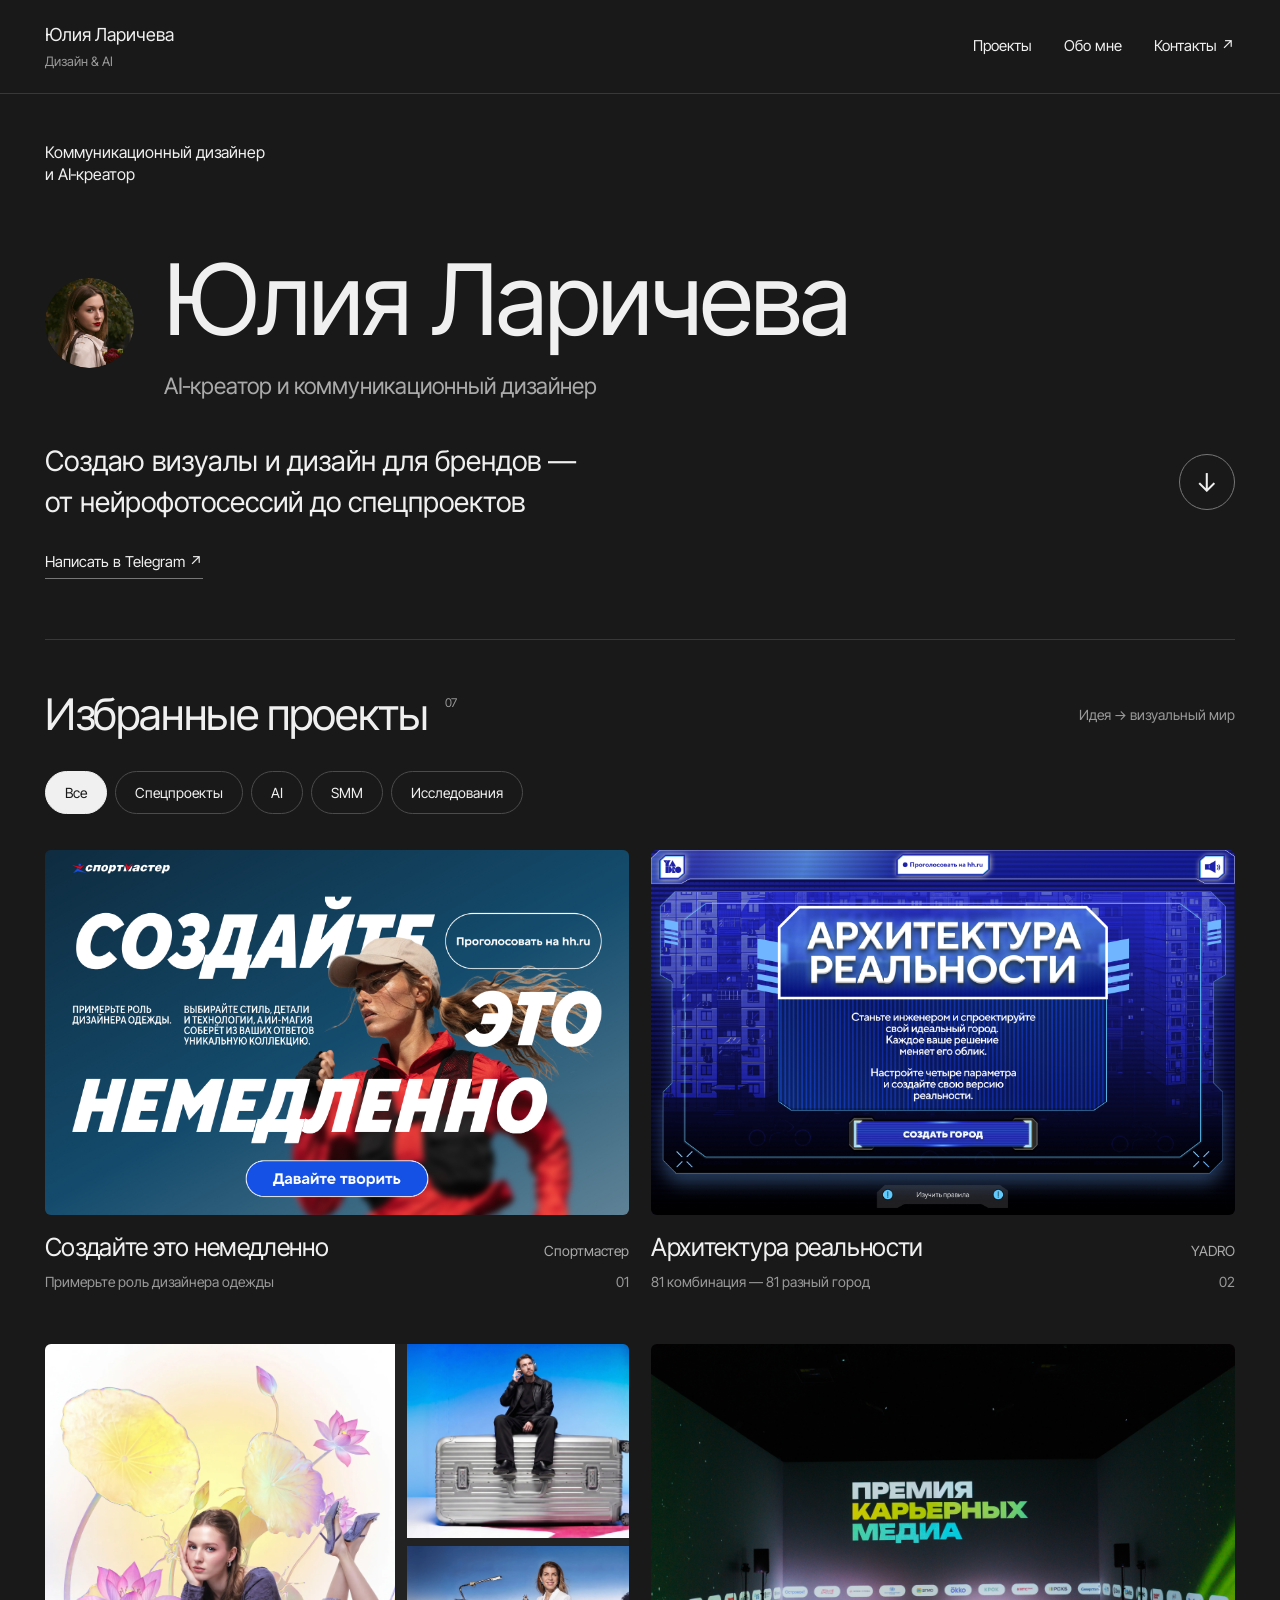
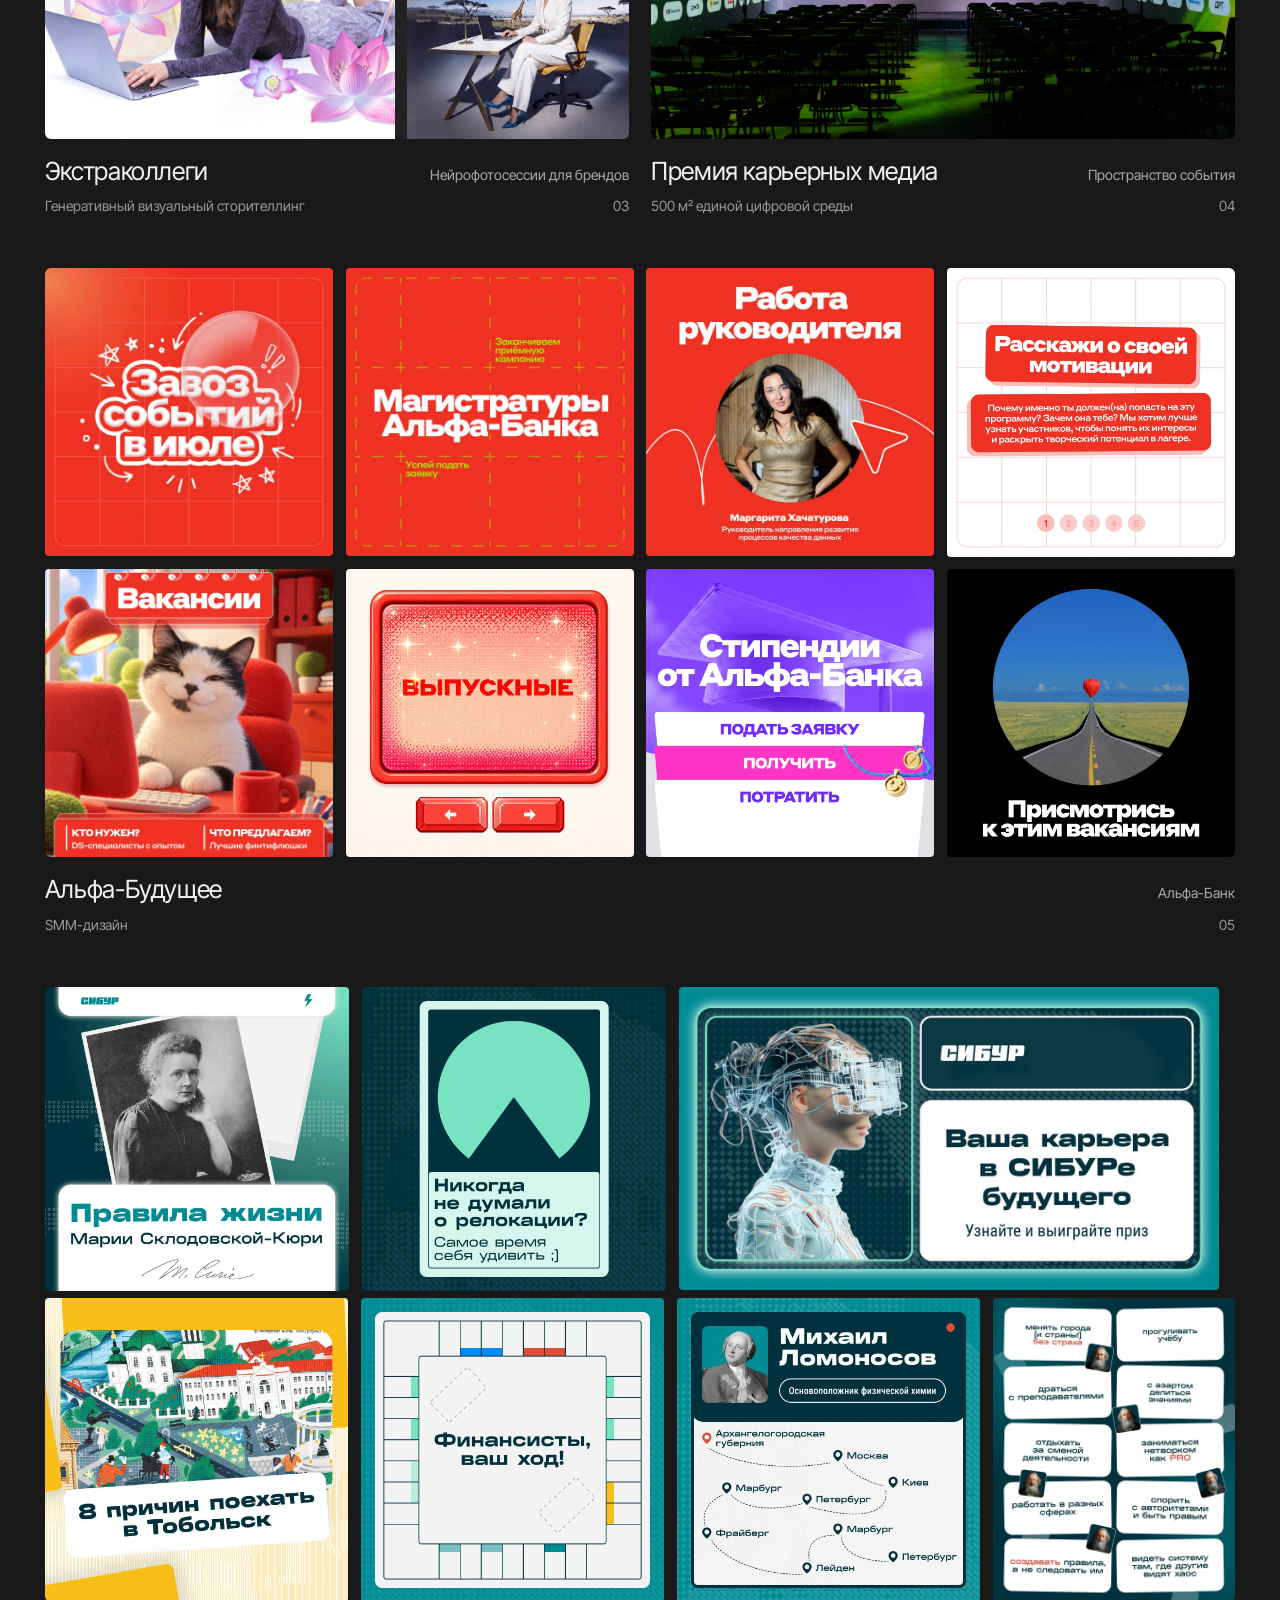
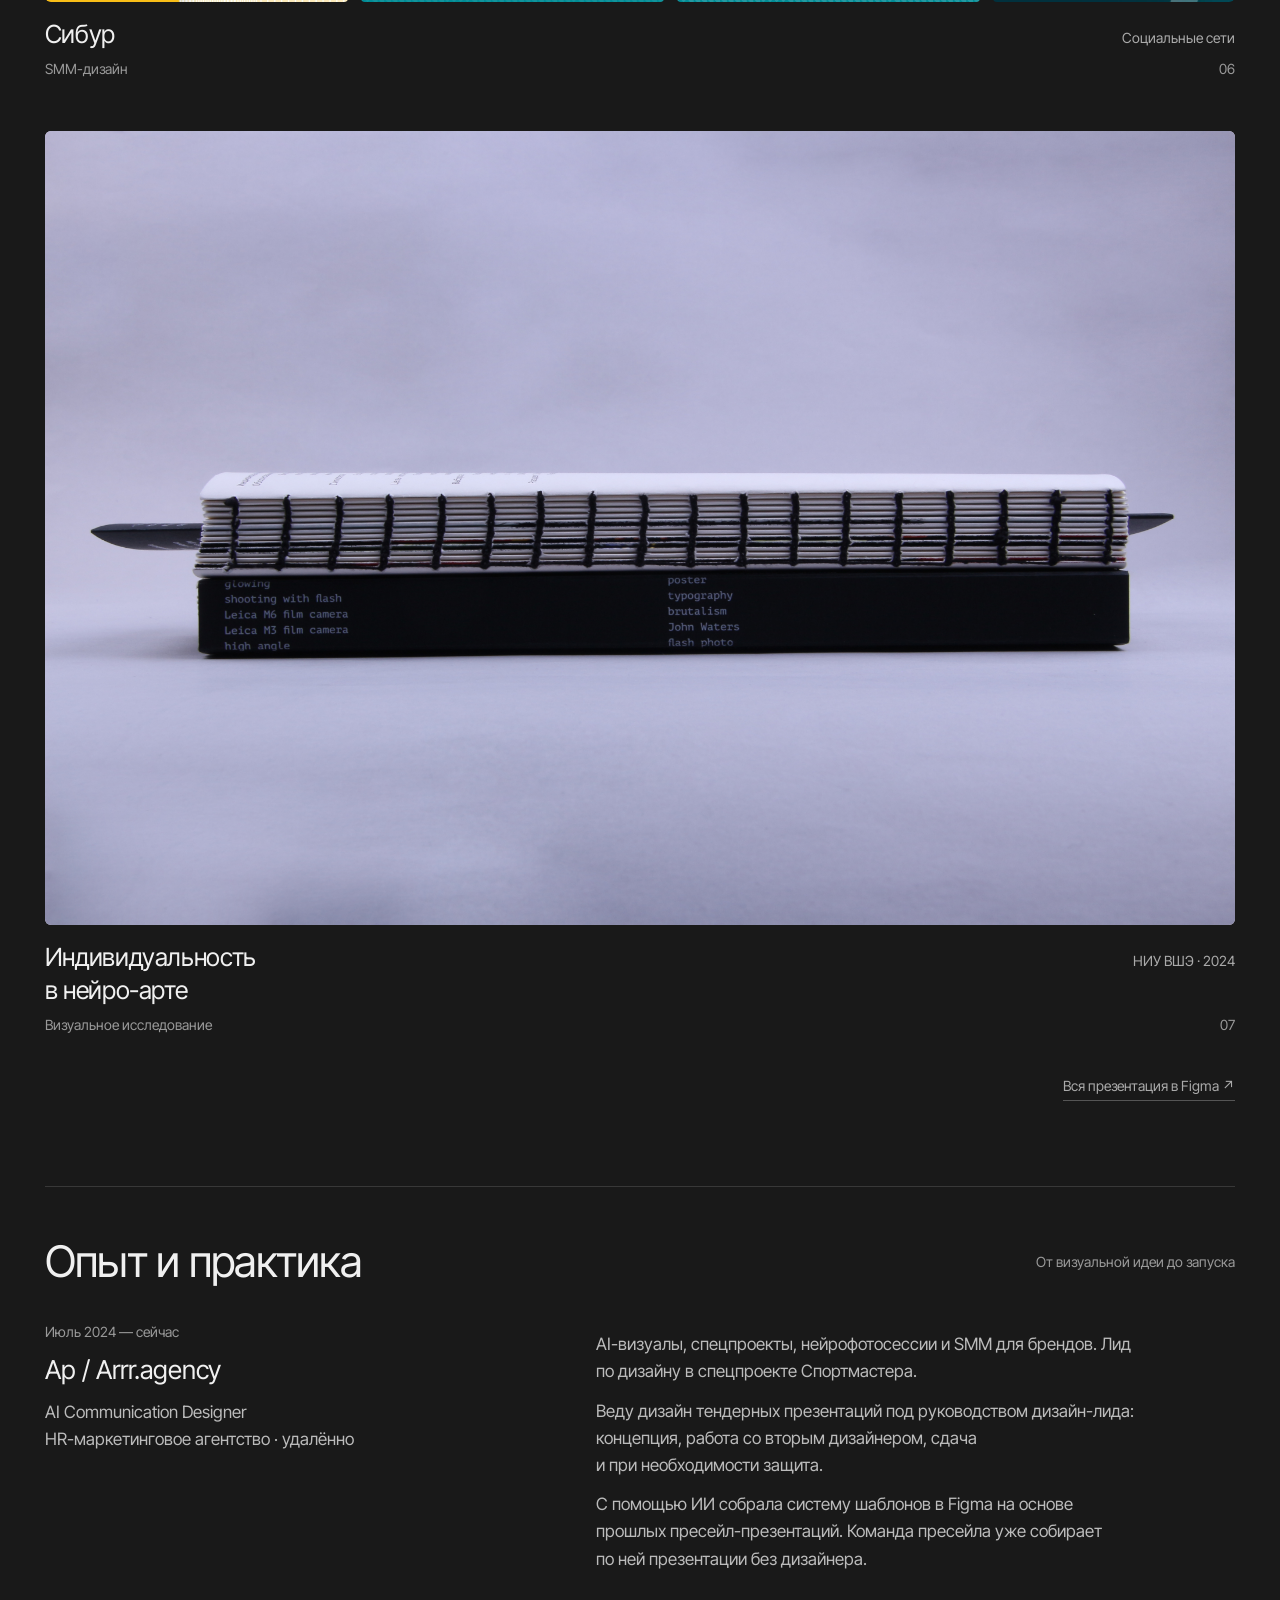
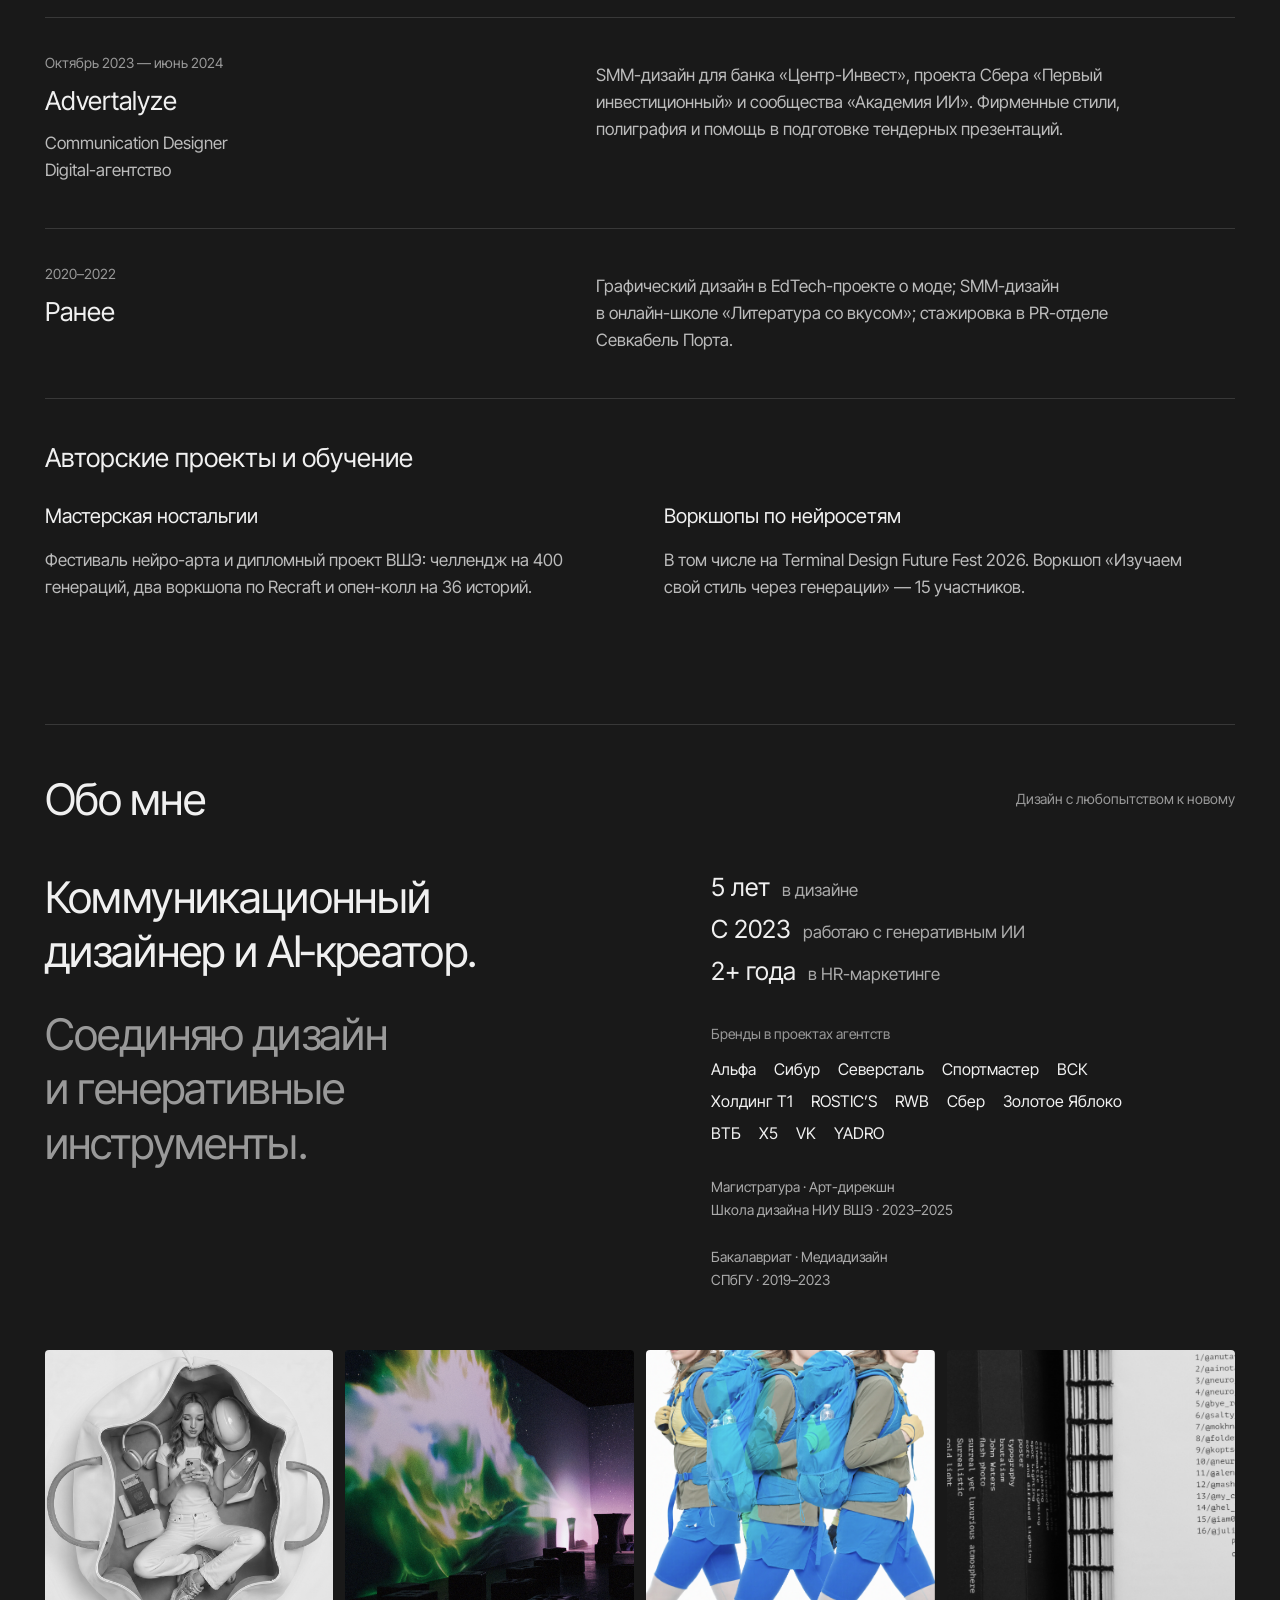
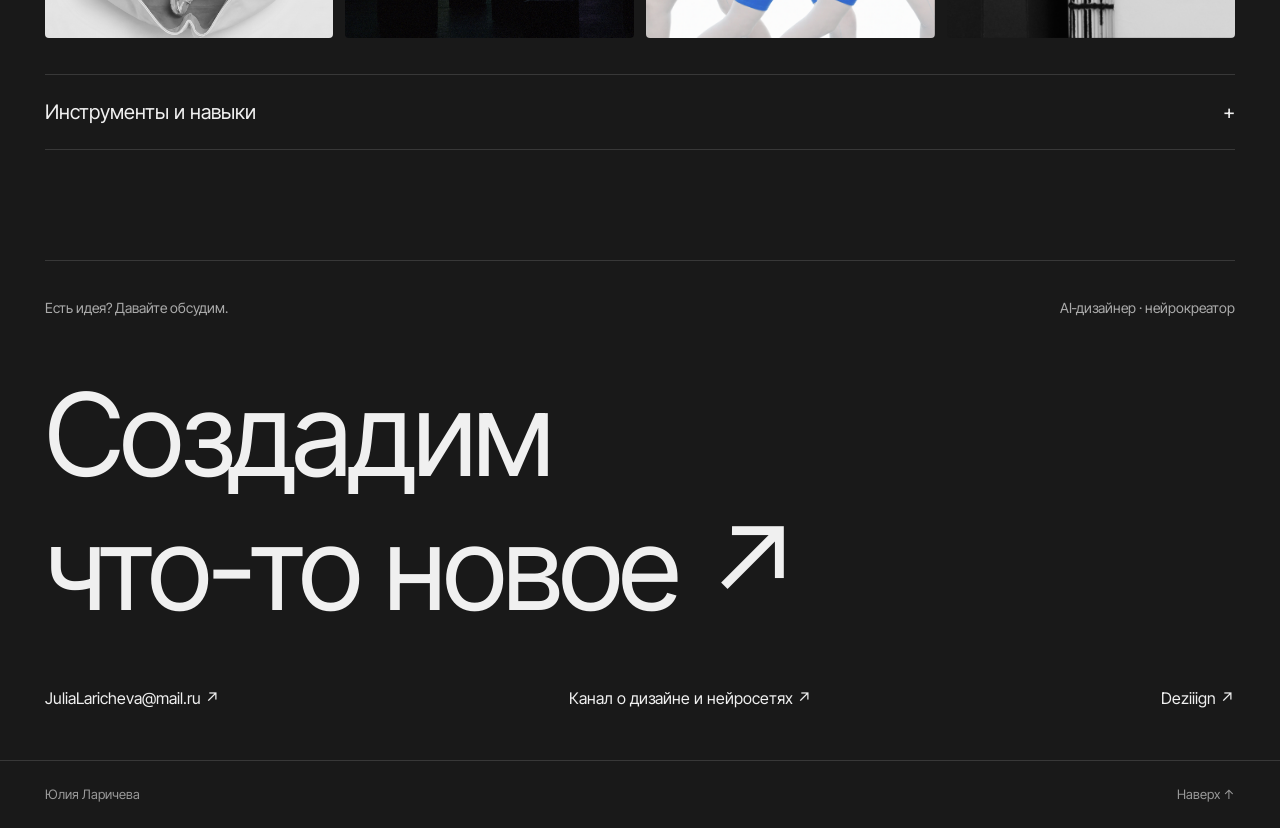
==== commit 525e1d1b: "Remove Alfa video preview slide from portfolio" ====
--- a/index.html
+++ b/index.html
@@ -1 +1 @@
-<!doctype html><html lang="ru"><head><meta charset="utf-8"><meta name="viewport" content="width=device-width,initial-scale=1"><meta name="theme-color" content="#191919"><title>Юлия Ларичева — коммуникационный дизайнер и AI‑креатор</title><meta name="description" content="Спецпроекты, нейрофотосессии, SMM-дизайн и визуальные исследования."><link rel="stylesheet" href="style.css?v=20261025-smm"></head><body><header><a href="#" class="wordmark">Юлия Ларичева<span>Дизайн & AI</span></a><nav aria-label="Основная навигация"><a href="#projects">Проекты</a><a href="#about">Обо мне</a><a href="#contact">Контакты ↗</a></nav></header><main><section class="hero"><div class="hero-intro"><span>Коммуникационный дизайнер<br>и AI‑креатор</span></div><div class="hero-name"><img src="assets/3-1039-img.png" alt="Юлия Ларичева" width="80" height="80"><div><h1>Юлия Ларичева</h1><p class="hero-position">AI‑креатор и коммуникационный дизайнер</p></div></div><div class="hero-bottom"><p>Создаю визуалы и дизайн для брендов — от нейрофотосессий до спецпроектов</p><a href="#projects" class="round-link" aria-label="Перейти к проектам">↓</a></div><div class="hero-actions"><a href="https://t.me/julialarich" target="_blank" rel="noopener">Написать в Telegram ↗</a></div></section><section id="projects" class="projects"><div class="section-top"><h2>Избранные проекты <sup>07</sup></h2><span class="subtle">Идея → визуальный мир</span></div><div class="filters" role="group" aria-label="Фильтр проектов"><button class="active" data-filter="Все" aria-pressed="true">Все</button><button data-filter="Спецпроекты" aria-pressed="false">Спецпроекты</button><button data-filter="AI" aria-pressed="false">AI</button><button data-filter="SMM" aria-pressed="false">SMM</button><button data-filter="Исследования" aria-pressed="false">Исследования</button></div><div class="grid"><button class="project sport" data-project="sport" data-category="Спецпроекты" aria-label="Открыть кейс: Создайте это немедленно"><div class="visual"><img src="assets/3-1673-img.png" alt="Создайте это немедленно" loading="lazy"><span class="open-arrow">↗</span></div><div class="card-meta"><h3>Создайте это немедленно</h3><span>Спортмастер</span></div><div class="card-foot"><span>Примерьте роль дизайнера одежды</span><span>01</span></div></button><button class="project yadro" data-project="yadro" data-category="Спецпроекты" aria-label="Открыть кейс: Архитектура реальности"><div class="visual"><img src="assets/3-1617-img.png" alt="Архитектура реальности" loading="lazy"><span class="open-arrow">↗</span></div><div class="card-meta"><h3>Архитектура реальности</h3><span>YADRO</span></div><div class="card-foot"><span>81 комбинация — 81 разный город</span><span>02</span></div></button><button class="project ai" data-project="ai" data-category="Спецпроекты" aria-label="Открыть кейс: Экстраколлеги"><div class="visual"><div class="triptych"><div><img src="assets/3-1140-img.png" alt="Нейрофотосессия для бренда" loading="lazy"></div><div><img src="assets/3-1140-img1.png" alt="Нейрофотосессия для бренда" loading="lazy"></div><div><img src="assets/3-1140-img2.png" alt="Нейрофотосессия для бренда" loading="lazy"></div></div><span class="open-arrow">↗</span></div><div class="card-meta"><h3>Экстраколлеги</h3><span>Нейрофотосессии для брендов</span></div><div class="card-foot"><span>Генеративный визуальный сторителлинг</span><span>03</span></div></button><button class="project media" data-project="media" data-category="AI" aria-label="Открыть кейс: Премия карьерных медиа"><div class="visual"><img src="assets/3-1171-img.png" alt="Премия карьерных медиа" loading="lazy"><span class="open-arrow">↗</span></div><div class="card-meta"><h3>Премия карьерных медиа</h3><span>Пространство события</span></div><div class="card-foot"><span>500 м² единой цифровой среды</span><span>04</span></div></button><button class="project alfa" data-project="alfa" data-category="SMM" aria-label="Открыть кейс: Альфа-Будущее"><div class="visual"><div class="smm-posts"><img src="assets/smm-alfa-1.webp" alt="Альфа-Будущее — работа 1" loading="lazy" width="1200" height="1200"><img src="assets/smm-alfa-2.webp" alt="Альфа-Будущее — работа 2" loading="lazy" width="1200" height="1200"><img src="assets/smm-alfa-3.webp" alt="Альфа-Будущее — работа 3" loading="lazy" width="1280" height="1280"><img src="assets/smm-alfa-4.webp" alt="Альфа-Будущее — работа 4" loading="lazy" width="1080" height="1080"><img src="assets/smm-alfa-5.webp" alt="Альфа-Будущее — работа 5" loading="lazy" width="1200" height="1200"><img src="assets/smm-alfa-6.webp" alt="Альфа-Будущее — работа 6" loading="lazy" width="2048" height="2048"><img src="assets/smm-alfa-7.webp" alt="Альфа-Будущее — работа 7" loading="lazy" width="1080" height="1080"><img src="assets/smm-alfa-8.webp" alt="Альфа-Будущее — работа 8" loading="lazy" width="1080" height="1080"></div><div class="smm-video-posts"><img src="assets/smm-alfa-video-1.webp" alt="Альфа-Будущее — работа 1" loading="lazy" width="910" height="910"><img src="assets/smm-alfa-video-2.webp" alt="Альфа-Будущее — работа 2" loading="lazy" width="910" height="910"></div><span class="open-arrow">↗</span></div><div class="card-meta"><h3>Альфа-Будущее</h3><span>Альфа-Банк</span></div><div class="card-foot"><span>SMM-дизайн</span><span>05</span></div></button><button class="project sibur" data-project="sibur" data-category="SMM" aria-label="Открыть кейс: Сибур"><div class="visual"><div class="smm-sibur-row smm-sibur-top"><img src="assets/smm-sibur-1.webp" alt="Сибур — работа 1" loading="lazy" width="1080" height="1080"><img src="assets/smm-sibur-2.webp" alt="Сибур — работа 2" loading="lazy" width="1080" height="1080"><img src="assets/smm-sibur-3.webp" alt="Сибур — работа 3" loading="lazy" width="1280" height="720"></div><div class="smm-sibur-row smm-sibur-bottom"><img src="assets/smm-sibur-4.webp" alt="Сибур — работа 4" loading="lazy" width="1080" height="1080"><img src="assets/smm-sibur-5.webp" alt="Сибур — работа 5" loading="lazy" width="1080" height="1080"><img src="assets/smm-sibur-6.webp" alt="Сибур — работа 6" loading="lazy" width="1080" height="1080"><img src="assets/smm-sibur-7.webp" alt="Сибур — работа 7" loading="lazy" width="1024" height="1280"></div><span class="open-arrow">↗</span></div><div class="card-meta"><h3>Сибур</h3><span>Социальные сети</span></div><div class="card-foot"><span>SMM-дизайн</span><span>06</span></div></button><button class="project book" data-project="book" data-category="Исследования" aria-label="Открыть кейс: Индивидуальность в нейро-арте"><div class="visual"><img src="assets/book-spine.png" alt="Индивидуальность в нейро-арте" loading="lazy"><span class="open-arrow">↗</span></div><div class="card-meta"><h3>Индивидуальность в нейро-арте</h3><span>НИУ ВШЭ · 2024</span></div><div class="card-foot"><span>Визуальное исследование</span><span>07</span></div></button></div><p class="archive-link"><a href="https://www.figma.com/design/ToCYdHBAhO8FKvbgAZNMXN/?node-id=3-1038" target="_blank" rel="noopener">Вся презентация в Figma ↗</a></p></section><section class="experience" id="experience"><div class="section-top"><h2>Опыт и практика</h2><span class="subtle">От визуальной идеи до запуска</span></div><article class="experience-row"><div><span class="subtle">Июль 2024 — сейчас</span><h3>Ар / Arrr.agency</h3><p>AI Communication Designer<br>HR-маркетинговое агентство · удалённо</p></div><div><p>AI-визуалы, спецпроекты, нейрофотосессии и SMM для брендов. Лид по дизайну в спецпроекте Спортмастера.</p><p>Веду дизайн тендерных презентаций под руководством дизайн-лида: концепция, работа со вторым дизайнером, сдача и при необходимости защита. </p><p>С помощью ИИ собрала систему шаблонов в Figma на основе прошлых пресейл-презентаций. Команда пресейла уже собирает по ней презентации без дизайнера. </p></div></article><article class="experience-row"><div><span class="subtle">Октябрь 2023 — июнь 2024</span><h3>Advertalyze</h3><p>Communication Designer<br>Digital-агентство</p></div><div><p>SMM-дизайн для банка «Центр-Инвест», проекта Сбера «Первый инвестиционный» и сообщества «Академия ИИ». Фирменные стили, полиграфия и помощь в подготовке тендерных презентаций.</p></div></article><article class="experience-row"><div><span class="subtle">2020–2022</span><h3>Ранее</h3></div><div><p>Графический дизайн в EdTech-проекте о моде; SMM-дизайн в онлайн-школе «Литература со вкусом»; стажировка в PR-отделе Севкабель Порта.</p></div></article><div class="practice"><h3>Авторские проекты и обучение</h3><div class="practice-grid"><article><h4>Мастерская ностальгии</h4><p>Фестиваль нейро-арта и дипломный проект ВШЭ: челлендж на 400 генераций, два воркшопа по Recraft и опен-колл на 36 историй.</p></article><article><h4>Воркшопы по нейросетям</h4><p>В том числе на Terminal Design Future Fest 2026. Воркшоп «Изучаем свой стиль через генерации» — 15 участников.</p></article></div></div></section><section id="about" class="about"><div class="section-top"><h2>Обо мне</h2><span class="subtle">Дизайн с любопытством к новому</span></div><div class="about-columns"><p class="statement"><span class="statement-lead">Коммуникационный дизайнер и AI‑креатор.</span><span class="statement-secondary">Соединяю дизайн и генеративные инструменты.</span></p><div class="bio"><div class="stats"><p>5 лет <span>в дизайне</span></p><p>С 2023 <span>работаю с генеративным ИИ</span></p><p>2+ года <span>в HR-маркетинге</span></p></div><p class="subtle">Бренды в проектах агентств</p><ul class="brand-list" aria-label="Бренды в проектах агентств"><li>Альфа</li><li>Сибур</li><li>Северсталь</li><li>Спортмастер</li><li>ВСК</li><li>Холдинг Т1</li><li>ROSTIC’S</li><li>RWB</li><li>Сбер</li><li>Золотое Яблоко</li><li>ВТБ</li><li>X5</li><li>VK</li><li>YADRO</li></ul><p class="education">Магистратура · Арт-дирекшн<br>Школа дизайна НИУ ВШЭ · 2023–2025<br><br>Бакалавриат · Медиадизайн<br>СПбГУ · 2019–2023</p></div></div><div class="about-images"><div><img src="assets/3-1045-img.png" alt="Работы и визуальные эксперименты Юлии" loading="lazy"></div><div><img src="assets/3-1045-img1.png" alt="Работы и визуальные эксперименты Юлии" loading="lazy"></div><div><img src="assets/3-1045-img2.png" alt="Работы и визуальные эксперименты Юлии" loading="lazy"></div><div><img src="assets/3-1045-img3.png" alt="Работы и визуальные эксперименты Юлии" loading="lazy"></div></div><details class="tools"><summary>Инструменты и навыки <span>+</span></summary><div class="tool-grid"><div><span>Дизайн</span><p>Figma, Photoshop, Illustrator, InDesign</p></div><div><span>Видео и 3D</span><p>After Effects, Blender, Resolume Arena</p></div><div><span>Нейросети</span><p>Higgsfield, Midjourney, Nano Banana, Flux, Kling, Topaz Video, Seedream, Seedance, Recraft, ElevenLabs, Claude, ChatGPT, Veo</p></div><div><span>Дополнительно</span><p>Обучение LoRA, вайбкодинг<br>Keynote, PowerPoint<br>Английский — B2</p></div></div></details></section><section id="contact" class="contact"><div class="contact-top"><span>Есть идея? Давайте обсудим.</span><span>AI‑дизайнер · нейрокреатор</span></div><a class="contact-big" href="https://t.me/julialarich" target="_blank" rel="noopener">Создадим<br>что-то новое <span>↗</span></a><div class="contact-links"><a href="mailto:JuliaLaricheva@mail.ru">JuliaLaricheva@mail.ru ↗</a><a href="https://t.me/julialarich_design" target="_blank" rel="noopener">Канал о дизайне и нейросетях ↗</a><a href="https://deziiign.com/account/cc5f525e8c504fcb9aa3ea42f83e052a" target="_blank" rel="noopener">Deziiign ↗</a></div></section></main><footer><span>Юлия Ларичева</span><a href="#">Наверх ↑</a></footer><dialog id="case-dialog" aria-labelledby="case-title"><div class="dialog-toolbar"><span>Избранный проект</span><button class="close" aria-label="Закрыть кейс">Закрыть ×</button></div><div id="case-content"></div></dialog><script src="data.js"></script><script src="app.js"></script></body></html>+<!doctype html><html lang="ru"><head><meta charset="utf-8"><meta name="viewport" content="width=device-width,initial-scale=1"><meta name="theme-color" content="#191919"><title>Юлия Ларичева — коммуникационный дизайнер и AI‑креатор</title><meta name="description" content="Спецпроекты, нейрофотосессии, SMM-дизайн и визуальные исследования."><link rel="stylesheet" href="style.css?v=20261025-smm"></head><body><header><a href="#" class="wordmark">Юлия Ларичева<span>Дизайн & AI</span></a><nav aria-label="Основная навигация"><a href="#projects">Проекты</a><a href="#about">Обо мне</a><a href="#contact">Контакты ↗</a></nav></header><main><section class="hero"><div class="hero-intro"><span>Коммуникационный дизайнер<br>и AI‑креатор</span></div><div class="hero-name"><img src="assets/3-1039-img.png" alt="Юлия Ларичева" width="80" height="80"><div><h1>Юлия Ларичева</h1><p class="hero-position">AI‑креатор и коммуникационный дизайнер</p></div></div><div class="hero-bottom"><p>Создаю визуалы и дизайн для брендов — от нейрофотосессий до спецпроектов</p><a href="#projects" class="round-link" aria-label="Перейти к проектам">↓</a></div><div class="hero-actions"><a href="https://t.me/julialarich" target="_blank" rel="noopener">Написать в Telegram ↗</a></div></section><section id="projects" class="projects"><div class="section-top"><h2>Избранные проекты <sup>07</sup></h2><span class="subtle">Идея → визуальный мир</span></div><div class="filters" role="group" aria-label="Фильтр проектов"><button class="active" data-filter="Все" aria-pressed="true">Все</button><button data-filter="Спецпроекты" aria-pressed="false">Спецпроекты</button><button data-filter="AI" aria-pressed="false">AI</button><button data-filter="SMM" aria-pressed="false">SMM</button><button data-filter="Исследования" aria-pressed="false">Исследования</button></div><div class="grid"><button class="project sport" data-project="sport" data-category="Спецпроекты" aria-label="Открыть кейс: Создайте это немедленно"><div class="visual"><img src="assets/3-1673-img.png" alt="Создайте это немедленно" loading="lazy"><span class="open-arrow">↗</span></div><div class="card-meta"><h3>Создайте это немедленно</h3><span>Спортмастер</span></div><div class="card-foot"><span>Примерьте роль дизайнера одежды</span><span>01</span></div></button><button class="project yadro" data-project="yadro" data-category="Спецпроекты" aria-label="Открыть кейс: Архитектура реальности"><div class="visual"><img src="assets/3-1617-img.png" alt="Архитектура реальности" loading="lazy"><span class="open-arrow">↗</span></div><div class="card-meta"><h3>Архитектура реальности</h3><span>YADRO</span></div><div class="card-foot"><span>81 комбинация — 81 разный город</span><span>02</span></div></button><button class="project ai" data-project="ai" data-category="Спецпроекты" aria-label="Открыть кейс: Экстраколлеги"><div class="visual"><div class="triptych"><div><img src="assets/3-1140-img.png" alt="Нейрофотосессия для бренда" loading="lazy"></div><div><img src="assets/3-1140-img1.png" alt="Нейрофотосессия для бренда" loading="lazy"></div><div><img src="assets/3-1140-img2.png" alt="Нейрофотосессия для бренда" loading="lazy"></div></div><span class="open-arrow">↗</span></div><div class="card-meta"><h3>Экстраколлеги</h3><span>Нейрофотосессии для брендов</span></div><div class="card-foot"><span>Генеративный визуальный сторителлинг</span><span>03</span></div></button><button class="project media" data-project="media" data-category="AI" aria-label="Открыть кейс: Премия карьерных медиа"><div class="visual"><img src="assets/3-1171-img.png" alt="Премия карьерных медиа" loading="lazy"><span class="open-arrow">↗</span></div><div class="card-meta"><h3>Премия карьерных медиа</h3><span>Пространство события</span></div><div class="card-foot"><span>500 м² единой цифровой среды</span><span>04</span></div></button><button class="project alfa" data-project="alfa" data-category="SMM" aria-label="Открыть кейс: Альфа-Будущее"><div class="visual"><div class="smm-posts"><img src="assets/smm-alfa-1.webp" alt="Альфа-Будущее — работа 1" loading="lazy" width="1200" height="1200"><img src="assets/smm-alfa-2.webp" alt="Альфа-Будущее — работа 2" loading="lazy" width="1200" height="1200"><img src="assets/smm-alfa-3.webp" alt="Альфа-Будущее — работа 3" loading="lazy" width="1280" height="1280"><img src="assets/smm-alfa-4.webp" alt="Альфа-Будущее — работа 4" loading="lazy" width="1080" height="1080"><img src="assets/smm-alfa-5.webp" alt="Альфа-Будущее — работа 5" loading="lazy" width="1200" height="1200"><img src="assets/smm-alfa-6.webp" alt="Альфа-Будущее — работа 6" loading="lazy" width="2048" height="2048"><img src="assets/smm-alfa-7.webp" alt="Альфа-Будущее — работа 7" loading="lazy" width="1080" height="1080"><img src="assets/smm-alfa-8.webp" alt="Альфа-Будущее — работа 8" loading="lazy" width="1080" height="1080"></div><span class="open-arrow">↗</span></div><div class="card-meta"><h3>Альфа-Будущее</h3><span>Альфа-Банк</span></div><div class="card-foot"><span>SMM-дизайн</span><span>05</span></div></button><button class="project sibur" data-project="sibur" data-category="SMM" aria-label="Открыть кейс: Сибур"><div class="visual"><div class="smm-sibur-row smm-sibur-top"><img src="assets/smm-sibur-1.webp" alt="Сибур — работа 1" loading="lazy" width="1080" height="1080"><img src="assets/smm-sibur-2.webp" alt="Сибур — работа 2" loading="lazy" width="1080" height="1080"><img src="assets/smm-sibur-3.webp" alt="Сибур — работа 3" loading="lazy" width="1280" height="720"></div><div class="smm-sibur-row smm-sibur-bottom"><img src="assets/smm-sibur-4.webp" alt="Сибур — работа 4" loading="lazy" width="1080" height="1080"><img src="assets/smm-sibur-5.webp" alt="Сибур — работа 5" loading="lazy" width="1080" height="1080"><img src="assets/smm-sibur-6.webp" alt="Сибур — работа 6" loading="lazy" width="1080" height="1080"><img src="assets/smm-sibur-7.webp" alt="Сибур — работа 7" loading="lazy" width="1024" height="1280"></div><span class="open-arrow">↗</span></div><div class="card-meta"><h3>Сибур</h3><span>Социальные сети</span></div><div class="card-foot"><span>SMM-дизайн</span><span>06</span></div></button><button class="project book" data-project="book" data-category="Исследования" aria-label="Открыть кейс: Индивидуальность в нейро-арте"><div class="visual"><img src="assets/book-spine.png" alt="Индивидуальность в нейро-арте" loading="lazy"><span class="open-arrow">↗</span></div><div class="card-meta"><h3>Индивидуальность в нейро-арте</h3><span>НИУ ВШЭ · 2024</span></div><div class="card-foot"><span>Визуальное исследование</span><span>07</span></div></button></div><p class="archive-link"><a href="https://www.figma.com/design/ToCYdHBAhO8FKvbgAZNMXN/?node-id=3-1038" target="_blank" rel="noopener">Вся презентация в Figma ↗</a></p></section><section class="experience" id="experience"><div class="section-top"><h2>Опыт и практика</h2><span class="subtle">От визуальной идеи до запуска</span></div><article class="experience-row"><div><span class="subtle">Июль 2024 — сейчас</span><h3>Ар / Arrr.agency</h3><p>AI Communication Designer<br>HR-маркетинговое агентство · удалённо</p></div><div><p>AI-визуалы, спецпроекты, нейрофотосессии и SMM для брендов. Лид по дизайну в спецпроекте Спортмастера.</p><p>Веду дизайн тендерных презентаций под руководством дизайн-лида: концепция, работа со вторым дизайнером, сдача и при необходимости защита. </p><p>С помощью ИИ собрала систему шаблонов в Figma на основе прошлых пресейл-презентаций. Команда пресейла уже собирает по ней презентации без дизайнера. </p></div></article><article class="experience-row"><div><span class="subtle">Октябрь 2023 — июнь 2024</span><h3>Advertalyze</h3><p>Communication Designer<br>Digital-агентство</p></div><div><p>SMM-дизайн для банка «Центр-Инвест», проекта Сбера «Первый инвестиционный» и сообщества «Академия ИИ». Фирменные стили, полиграфия и помощь в подготовке тендерных презентаций.</p></div></article><article class="experience-row"><div><span class="subtle">2020–2022</span><h3>Ранее</h3></div><div><p>Графический дизайн в EdTech-проекте о моде; SMM-дизайн в онлайн-школе «Литература со вкусом»; стажировка в PR-отделе Севкабель Порта.</p></div></article><div class="practice"><h3>Авторские проекты и обучение</h3><div class="practice-grid"><article><h4>Мастерская ностальгии</h4><p>Фестиваль нейро-арта и дипломный проект ВШЭ: челлендж на 400 генераций, два воркшопа по Recraft и опен-колл на 36 историй.</p></article><article><h4>Воркшопы по нейросетям</h4><p>В том числе на Terminal Design Future Fest 2026. Воркшоп «Изучаем свой стиль через генерации» — 15 участников.</p></article></div></div></section><section id="about" class="about"><div class="section-top"><h2>Обо мне</h2><span class="subtle">Дизайн с любопытством к новому</span></div><div class="about-columns"><p class="statement"><span class="statement-lead">Коммуникационный дизайнер и AI‑креатор.</span><span class="statement-secondary">Соединяю дизайн и генеративные инструменты.</span></p><div class="bio"><div class="stats"><p>5 лет <span>в дизайне</span></p><p>С 2023 <span>работаю с генеративным ИИ</span></p><p>2+ года <span>в HR-маркетинге</span></p></div><p class="subtle">Бренды в проектах агентств</p><ul class="brand-list" aria-label="Бренды в проектах агентств"><li>Альфа</li><li>Сибур</li><li>Северсталь</li><li>Спортмастер</li><li>ВСК</li><li>Холдинг Т1</li><li>ROSTIC’S</li><li>RWB</li><li>Сбер</li><li>Золотое Яблоко</li><li>ВТБ</li><li>X5</li><li>VK</li><li>YADRO</li></ul><p class="education">Магистратура · Арт-дирекшн<br>Школа дизайна НИУ ВШЭ · 2023–2025<br><br>Бакалавриат · Медиадизайн<br>СПбГУ · 2019–2023</p></div></div><div class="about-images"><div><img src="assets/3-1045-img.png" alt="Работы и визуальные эксперименты Юлии" loading="lazy"></div><div><img src="assets/3-1045-img1.png" alt="Работы и визуальные эксперименты Юлии" loading="lazy"></div><div><img src="assets/3-1045-img2.png" alt="Работы и визуальные эксперименты Юлии" loading="lazy"></div><div><img src="assets/3-1045-img3.png" alt="Работы и визуальные эксперименты Юлии" loading="lazy"></div></div><details class="tools"><summary>Инструменты и навыки <span>+</span></summary><div class="tool-grid"><div><span>Дизайн</span><p>Figma, Photoshop, Illustrator, InDesign</p></div><div><span>Видео и 3D</span><p>After Effects, Blender, Resolume Arena</p></div><div><span>Нейросети</span><p>Higgsfield, Midjourney, Nano Banana, Flux, Kling, Topaz Video, Seedream, Seedance, Recraft, ElevenLabs, Claude, ChatGPT, Veo</p></div><div><span>Дополнительно</span><p>Обучение LoRA, вайбкодинг<br>Keynote, PowerPoint<br>Английский — B2</p></div></div></details></section><section id="contact" class="contact"><div class="contact-top"><span>Есть идея? Давайте обсудим.</span><span>AI‑дизайнер · нейрокреатор</span></div><a class="contact-big" href="https://t.me/julialarich" target="_blank" rel="noopener">Создадим<br>что-то новое <span>↗</span></a><div class="contact-links"><a href="mailto:JuliaLaricheva@mail.ru">JuliaLaricheva@mail.ru ↗</a><a href="https://t.me/julialarich_design" target="_blank" rel="noopener">Канал о дизайне и нейросетях ↗</a><a href="https://deziiign.com/account/cc5f525e8c504fcb9aa3ea42f83e052a" target="_blank" rel="noopener">Deziiign ↗</a></div></section></main><footer><span>Юлия Ларичева</span><a href="#">Наверх ↑</a></footer><dialog id="case-dialog" aria-labelledby="case-title"><div class="dialog-toolbar"><span>Избранный проект</span><button class="close" aria-label="Закрыть кейс">Закрыть ×</button></div><div id="case-content"></div></dialog><script src="data.js"></script><script src="app.js"></script></body></html>
